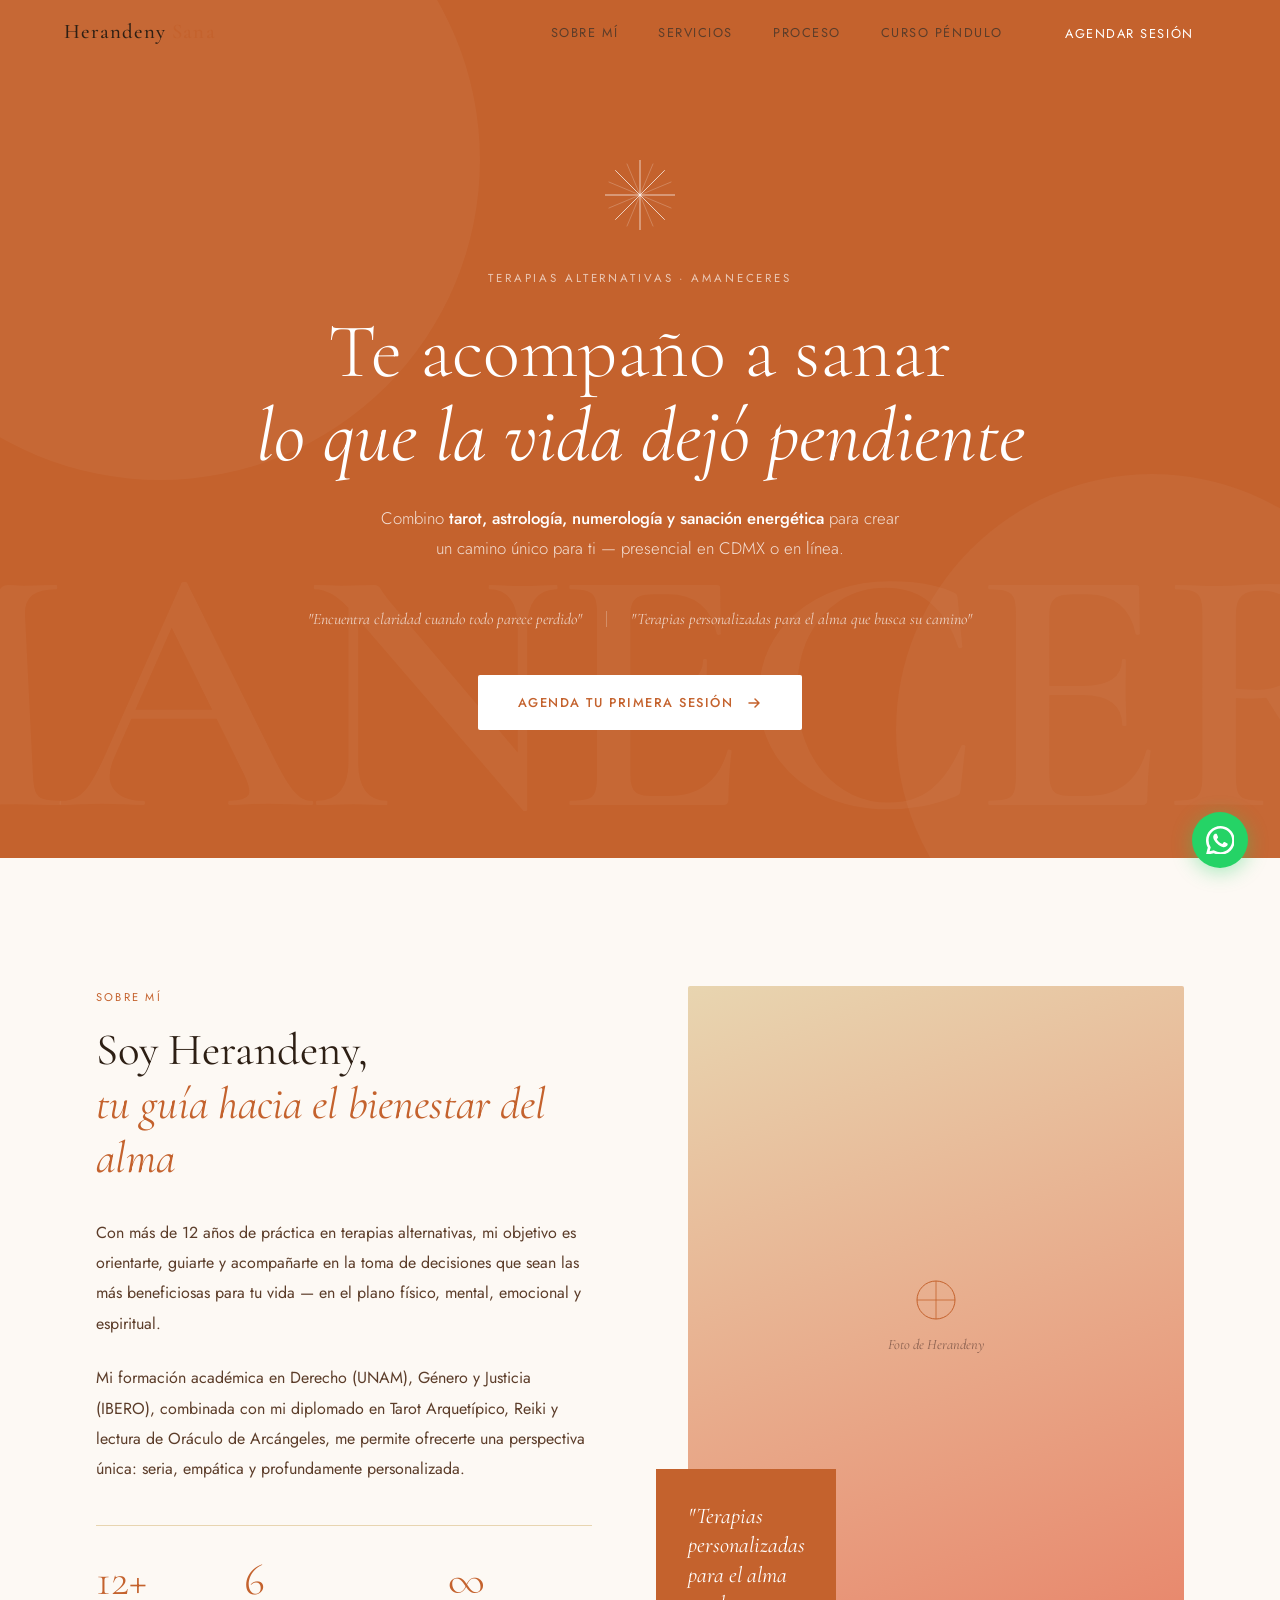
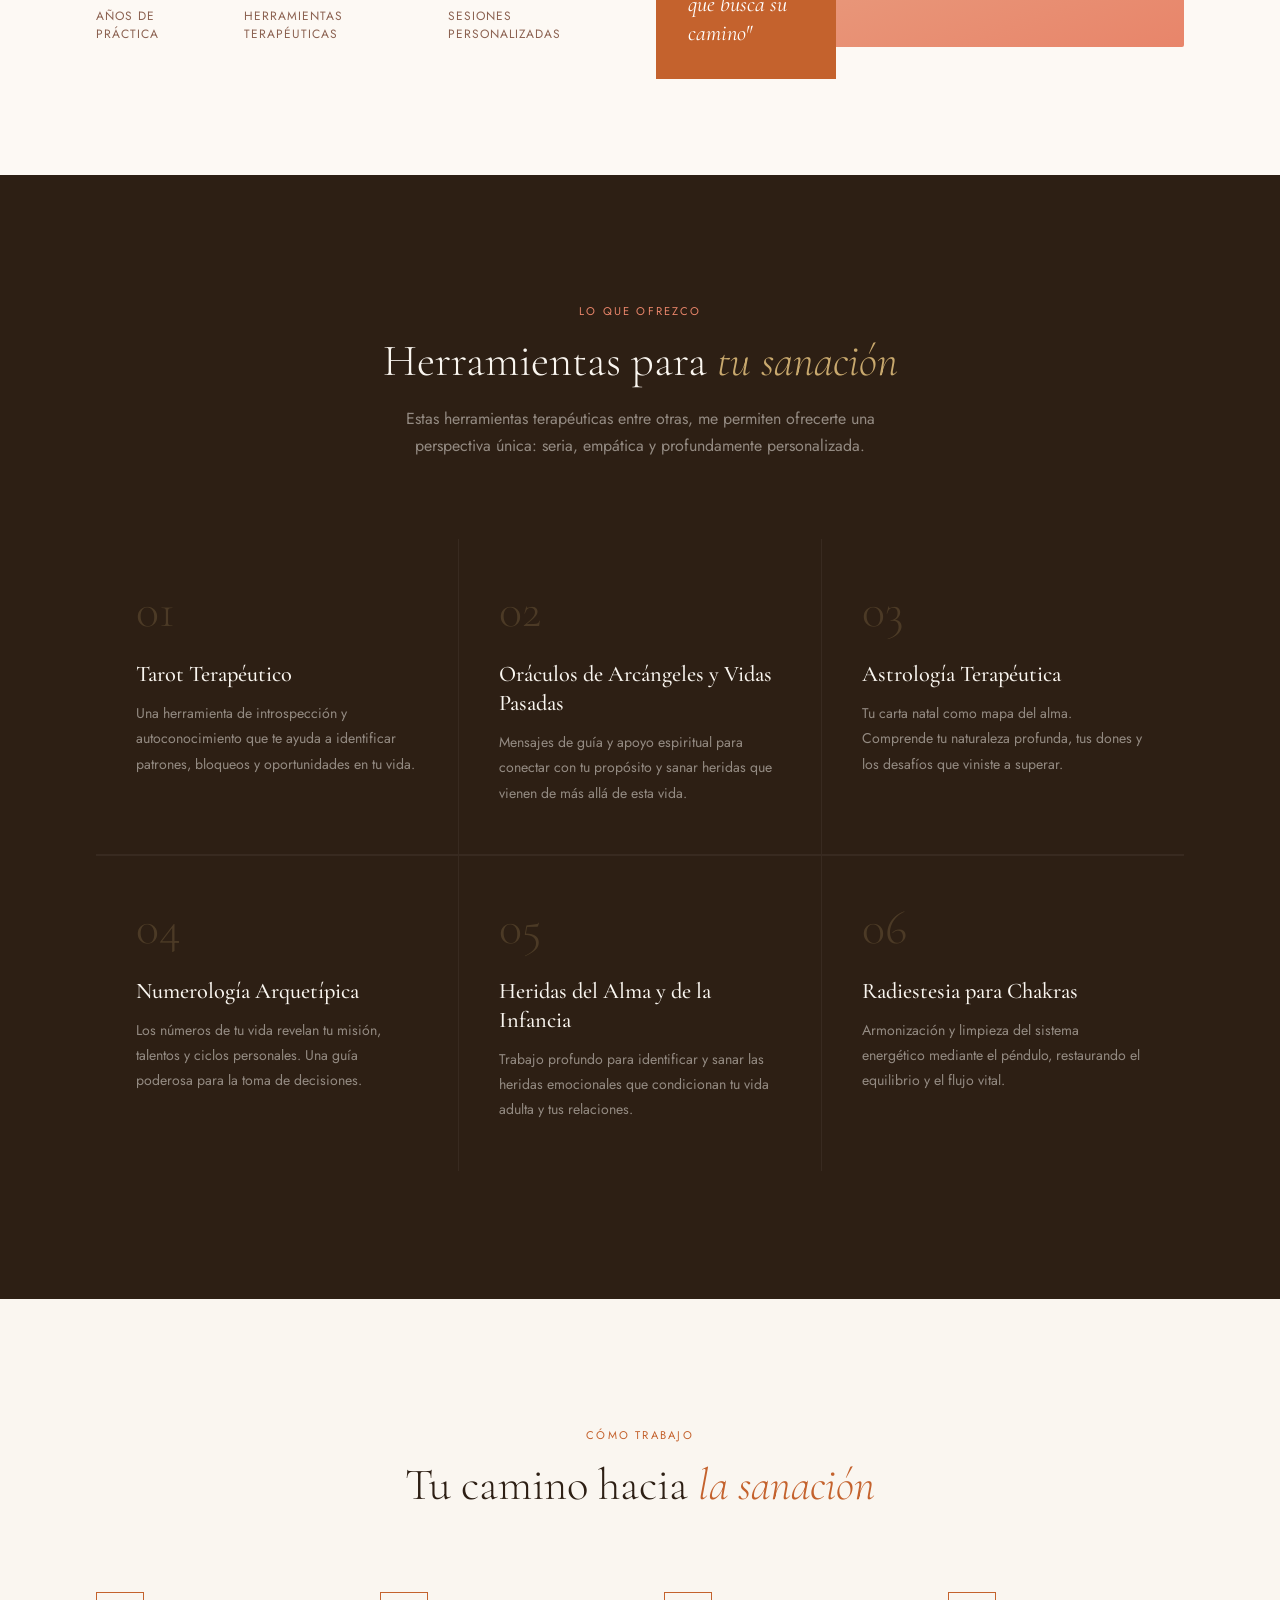
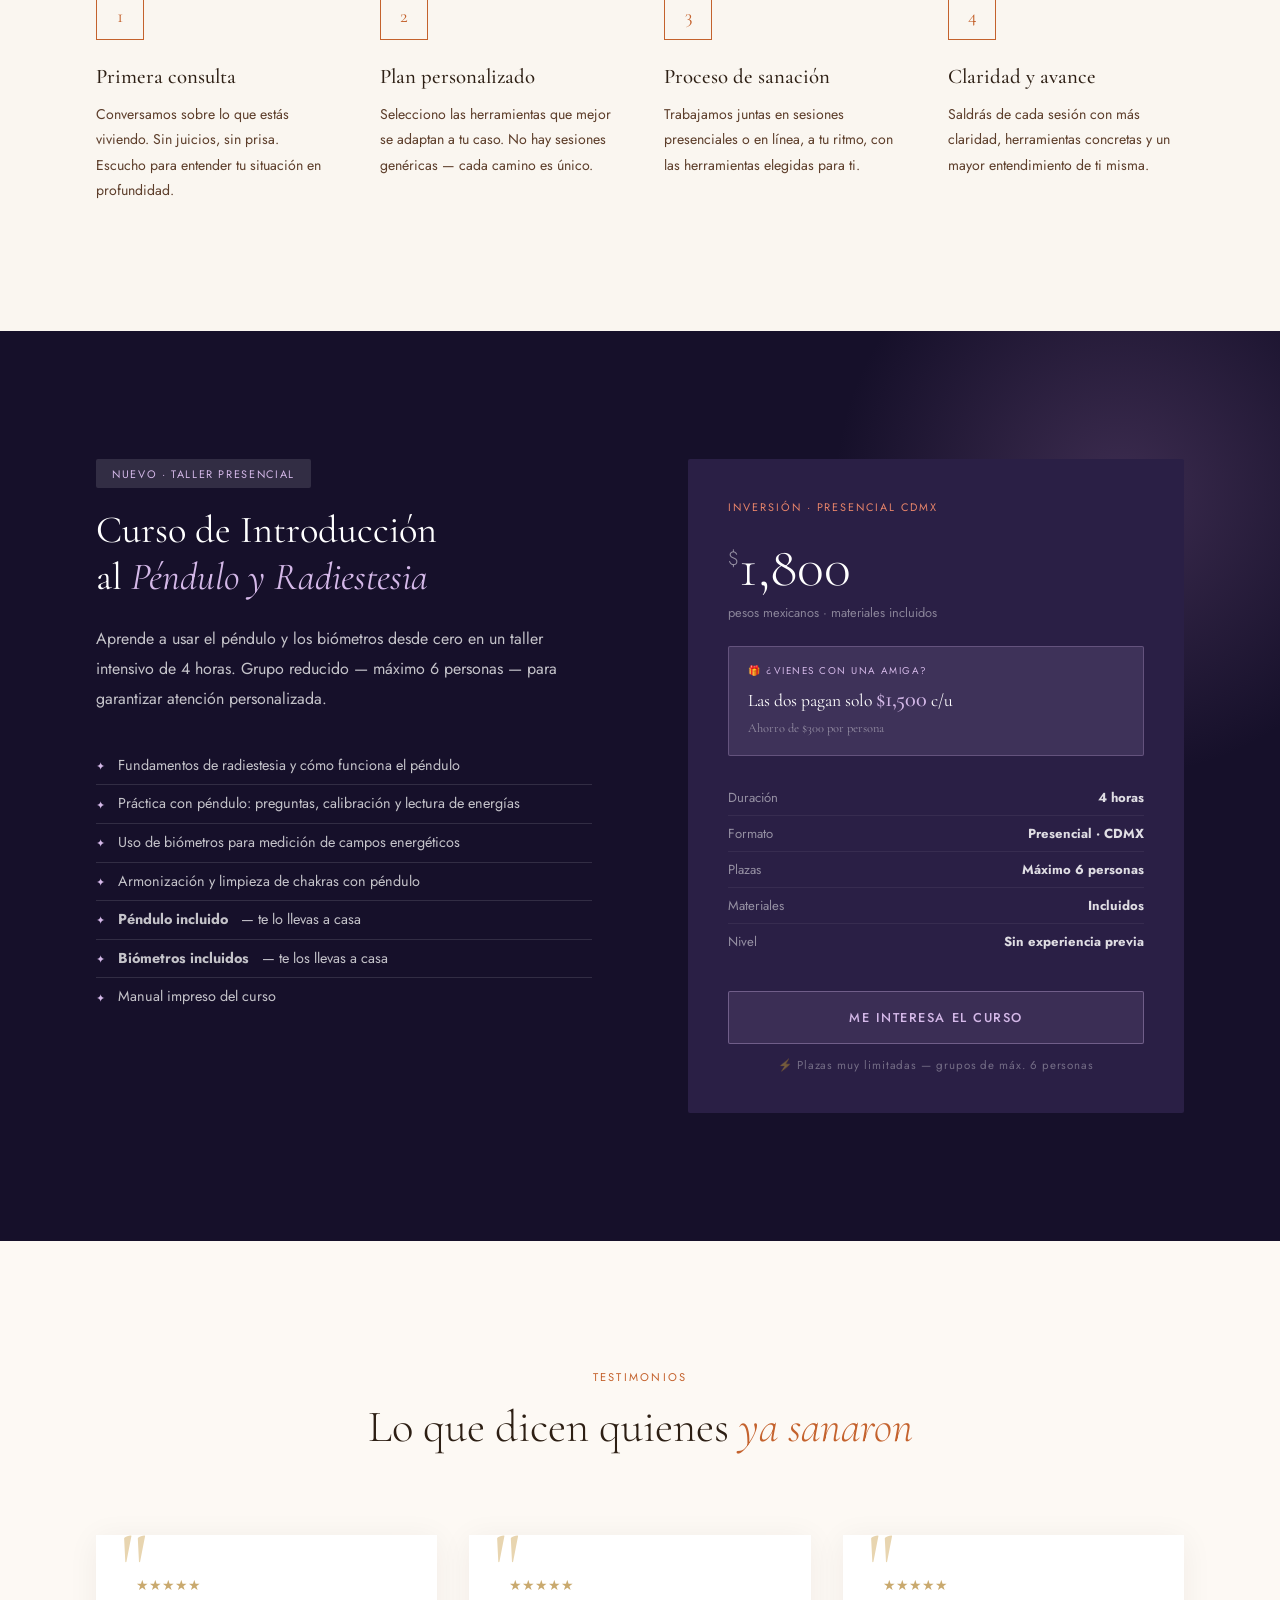
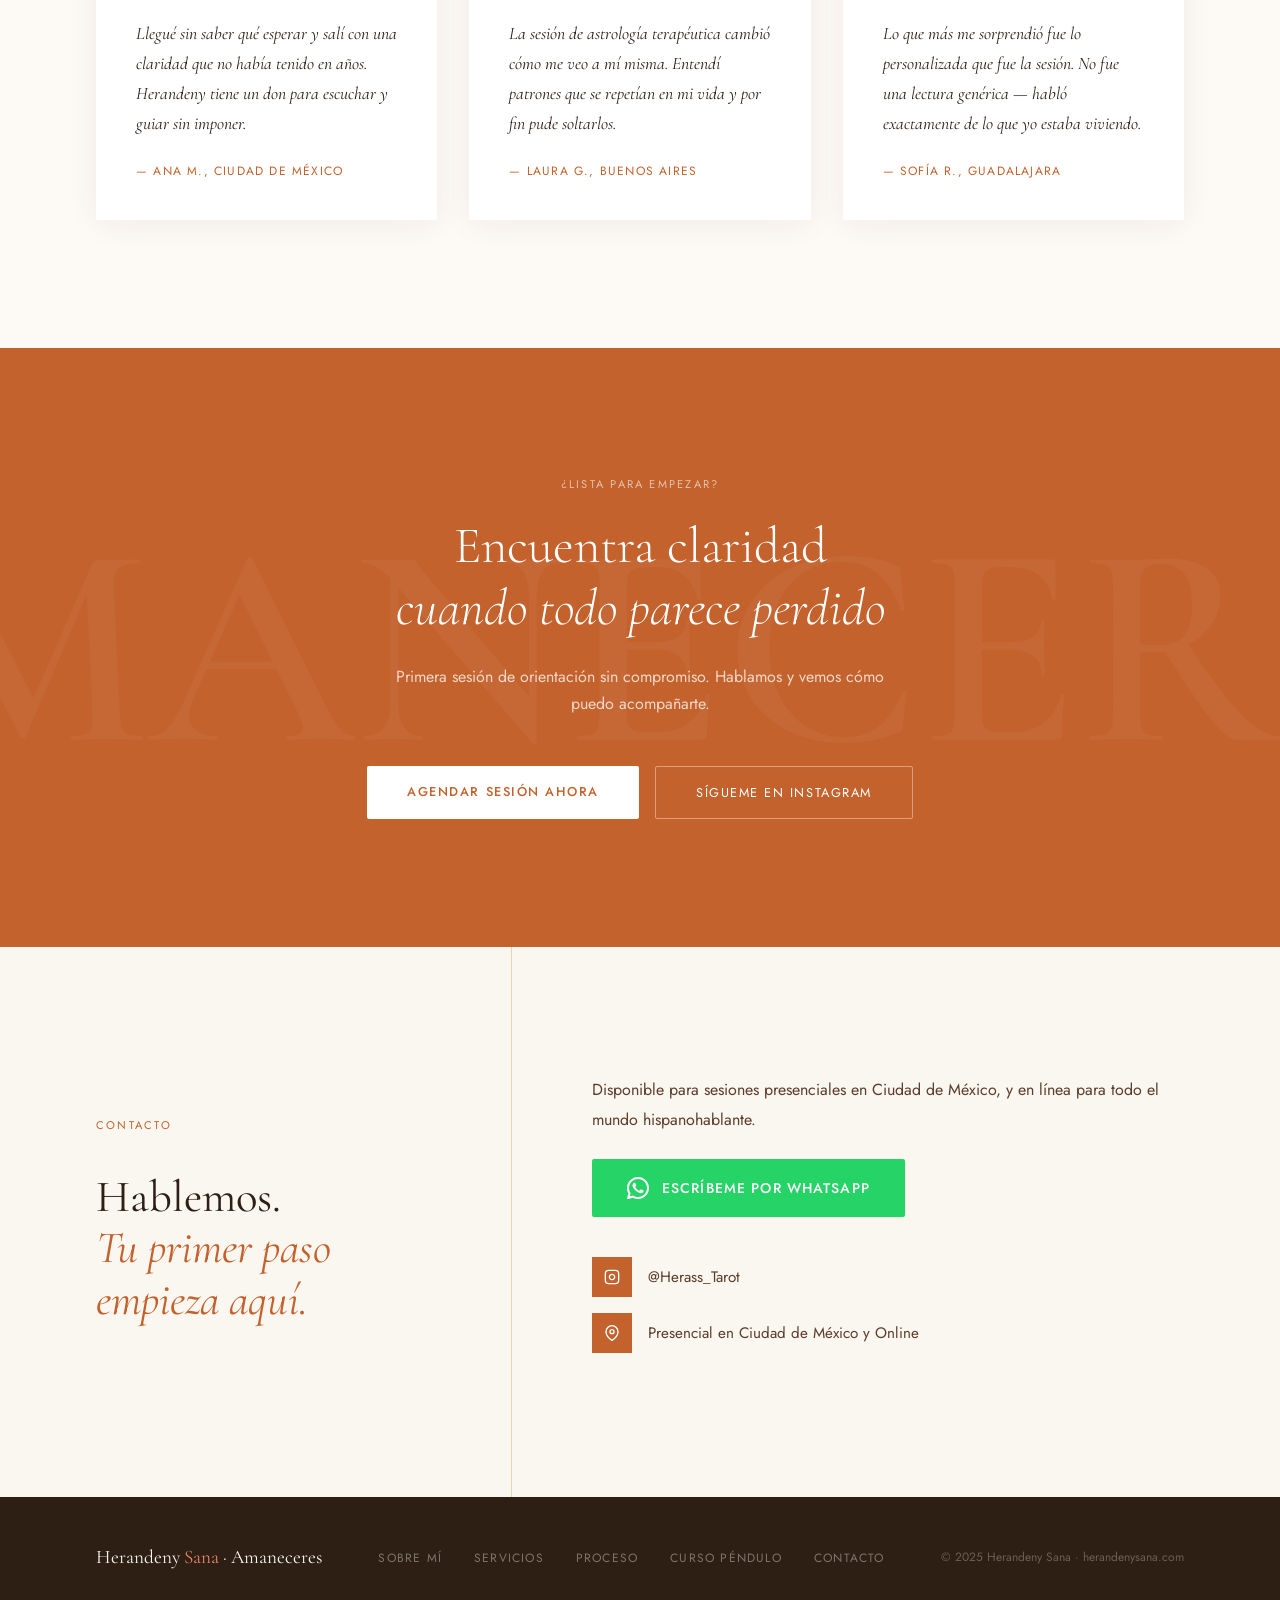
==== index.html @ 89ae9ee5 "Update section-sub text in herramientas section" ====
<!DOCTYPE html>
<html lang="es">
<head>
  <meta charset="UTF-8">
  <meta name="viewport" content="width=device-width, initial-scale=1.0">
  <meta name="description" content="Herandeny Sana — Terapeuta Integrativa. Tarot terapéutico, astrología, numerología y sanación energética. Sesiones personalizadas presencial en CDMX y online.">
  <meta name="keywords" content="tarot terapéutico, astrología terapéutica, numerología, sanación energética, terapias alternativas, CDMX, radiestesia, péndulo">
  <meta property="og:title" content="Herandeny Sana — Terapias Alternativas Amaneceres">
  <meta property="og:description" content="Te acompaño a sanar lo que la vida dejó pendiente. Sesiones personalizadas en CDMX y online.">
  <meta property="og:type" content="website">
  <meta property="og:url" content="https://herandenysana.com">
  <!-- TODO: añadir og:image con foto de Herandeny -->
  <title>Herandeny Sana — Terapias Alternativas Amaneceres</title>
  <link rel="preconnect" href="https://fonts.googleapis.com">
  <link rel="preconnect" href="https://fonts.gstatic.com" crossorigin>
  <link href="https://fonts.googleapis.com/css2?family=Cormorant+Garamond:ital,wght@0,300;0,400;0,500;0,600;1,300;1,400&family=Jost:wght@300;400;500&display=swap" rel="stylesheet">
  <link rel="stylesheet" href="css/styles.css">
</head>
<body>

<!-- ── NAVEGACIÓN ── -->
<nav id="navbar">
  <a href="#" class="nav-logo">Herandeny <span>Sana</span></a>
  <ul class="nav-links">
    <li><a href="#sobre-mi">Sobre mí</a></li>
    <li><a href="#servicios">Servicios</a></li>
    <li><a href="#proceso">Proceso</a></li>
    <li><a href="#curso">Curso Péndulo</a></li>
    <li><a href="#contacto" class="nav-cta">Agendar sesión</a></li>
  </ul>
</nav>

<!-- ── HERO ── -->
<section class="hero">
  <div class="hero-watermark">AMANECERES</div>

  <div class="star-decoration">
    <svg viewBox="0 0 80 80" fill="none" xmlns="http://www.w3.org/2000/svg">
      <line x1="40" y1="0" x2="40" y2="80" stroke="white" stroke-width="0.8"/>
      <line x1="0" y1="40" x2="80" y2="40" stroke="white" stroke-width="0.8"/>
      <line x1="11.7" y1="11.7" x2="68.3" y2="68.3" stroke="white" stroke-width="0.8"/>
      <line x1="68.3" y1="11.7" x2="11.7" y2="68.3" stroke="white" stroke-width="0.8"/>
      <line x1="4.1" y1="25" x2="75.9" y2="55" stroke="white" stroke-width="0.5" opacity="0.5"/>
      <line x1="25" y1="4.1" x2="55" y2="75.9" stroke="white" stroke-width="0.5" opacity="0.5"/>
      <line x1="75.9" y1="25" x2="4.1" y2="55" stroke="white" stroke-width="0.5" opacity="0.5"/>
      <line x1="55" y1="4.1" x2="25" y2="75.9" stroke="white" stroke-width="0.5" opacity="0.5"/>
    </svg>
  </div>

  <p class="hero-eyebrow">Terapias Alternativas · Amaneceres</p>

  <h1 class="hero-title">
    Te acompaño a sanar
    <em>lo que la vida dejó pendiente</em>
  </h1>

  <p class="hero-tagline">
    Combino <strong>tarot, astrología, numerología y sanación energética</strong> para crear un camino único para ti — presencial en CDMX o en línea.
  </p>

  <div class="hero-taglines-row">
    <span class="hero-tagline-pill">"Encuentra claridad cuando todo parece perdido"</span>
    <span class="hero-tagline-pill">"Terapias personalizadas para el alma que busca su camino"</span>
  </div>

  <a href="#contacto" class="hero-btn">
    Agenda tu primera sesión
    <svg width="16" height="16" viewBox="0 0 16 16" fill="none">
      <path d="M3 8h10M9 4l4 4-4 4" stroke="currentColor" stroke-width="1.5" stroke-linecap="round" stroke-linejoin="round"/>
    </svg>
  </a>

</section>

<!-- ── SOBRE MÍ ── -->
<section class="about" id="sobre-mi">
  <div class="about-content reveal">
    <p class="about-label">Sobre mí</p>
    <h2 class="about-title">
      Soy Herandeny,<br>
      <em>tu guía hacia el bienestar del alma</em>
    </h2>
    <p class="about-text">
      Con más de 12 años de práctica en terapias alternativas, mi objetivo es orientarte, guiarte y acompañarte en la toma de decisiones que sean las más beneficiosas para tu vida — en el plano físico, mental, emocional y espiritual.
    </p>
    <p class="about-text">
      Mi formación académica en Derecho (UNAM), Género y Justicia (IBERO), combinada con mi diplomado en Tarot Arquetípico, Reiki y lectura de Oráculo de Arcángeles, me permite ofrecerte una perspectiva única: seria, empática y profundamente personalizada.
    </p>
    <div class="about-stats">
      <div>
        <div class="stat-number">12+</div>
        <div class="stat-label">Años de práctica</div>
      </div>
      <div>
        <div class="stat-number">6</div>
        <div class="stat-label">Herramientas terapéuticas</div>
      </div>
      <div>
        <div class="stat-number">∞</div>
        <div class="stat-label">Sesiones personalizadas</div>
      </div>
    </div>
  </div>

  <!-- FOTO: reemplazar el div por <img src="images/herandeny.jpg" alt="Herandeny Sana"> -->
  <div class="about-image-side reveal">
    <div class="about-image-box">
      <!-- TODO: <img src="images/herandeny.jpg" alt="Herandeny Sana"> -->
      <svg width="40" height="40" viewBox="0 0 40 40" fill="none">
        <circle cx="20" cy="20" r="19" stroke="#C4622D" stroke-width="1"/>
        <line x1="20" y1="1" x2="20" y2="39" stroke="#C4622D" stroke-width="0.8"/>
        <line x1="1" y1="20" x2="39" y2="20" stroke="#C4622D" stroke-width="0.8"/>
      </svg>
      <p style="font-family:'Cormorant Garamond',serif;font-size:0.9rem;font-style:italic;color:#8B6150;">Foto de Herandeny</p>
    </div>
    <div class="about-accent-box">
      <p>"Terapias personalizadas para el alma que busca su camino"</p>
    </div>
  </div>
</section>

<!-- ── SERVICIOS ── -->
<section class="services" id="servicios">
  <div class="section-header reveal">
    <p class="section-label">Lo que ofrezco</p>
    <h2 class="section-title">Herramientas para <em>tu sanación</em></h2>
    <p class="section-sub">Estas herramientas terapéuticas entre otras, me permiten ofrecerte una perspectiva única: seria, empática y profundamente personalizada.</p>
  </div>
  <div class="services-grid">
    <div class="service-card reveal">
      <div class="service-number">01</div>
      <h3 class="service-name">Tarot Terapéutico</h3>
      <p class="service-desc">Una herramienta de introspección y autoconocimiento que te ayuda a identificar patrones, bloqueos y oportunidades en tu vida.</p>
    </div>
    <div class="service-card reveal">
      <div class="service-number">02</div>
      <h3 class="service-name">Oráculos de Arcángeles y Vidas Pasadas</h3>
      <p class="service-desc">Mensajes de guía y apoyo espiritual para conectar con tu propósito y sanar heridas que vienen de más allá de esta vida.</p>
    </div>
    <div class="service-card reveal">
      <div class="service-number">03</div>
      <h3 class="service-name">Astrología Terapéutica</h3>
      <p class="service-desc">Tu carta natal como mapa del alma. Comprende tu naturaleza profunda, tus dones y los desafíos que viniste a superar.</p>
    </div>
    <div class="service-card reveal">
      <div class="service-number">04</div>
      <h3 class="service-name">Numerología Arquetípica</h3>
      <p class="service-desc">Los números de tu vida revelan tu misión, talentos y ciclos personales. Una guía poderosa para la toma de decisiones.</p>
    </div>
    <div class="service-card reveal">
      <div class="service-number">05</div>
      <h3 class="service-name">Heridas del Alma y de la Infancia</h3>
      <p class="service-desc">Trabajo profundo para identificar y sanar las heridas emocionales que condicionan tu vida adulta y tus relaciones.</p>
    </div>
    <div class="service-card reveal">
      <div class="service-number">06</div>
      <h3 class="service-name">Radiestesia para Chakras</h3>
      <p class="service-desc">Armonización y limpieza del sistema energético mediante el péndulo, restaurando el equilibrio y el flujo vital.</p>
    </div>
  </div>
</section>

<!-- ── CÓMO TRABAJO ── -->
<section class="how" id="proceso">
  <div class="section-header reveal">
    <p class="section-label" style="color: var(--terracota);">Cómo trabajo</p>
    <h2 class="section-title" style="color: var(--brown-dark);">Tu camino hacia <em style="color: var(--terracota);">la sanación</em></h2>
  </div>
  <div class="how-grid">
    <div class="how-step reveal">
      <div class="how-step-line"></div>
      <div class="how-step-num">1</div>
      <h3 class="how-step-title">Primera consulta</h3>
      <p class="how-step-text">Conversamos sobre lo que estás viviendo. Sin juicios, sin prisa. Escucho para entender tu situación en profundidad.</p>
    </div>
    <div class="how-step reveal">
      <div class="how-step-line"></div>
      <div class="how-step-num">2</div>
      <h3 class="how-step-title">Plan personalizado</h3>
      <p class="how-step-text">Selecciono las herramientas que mejor se adaptan a tu caso. No hay sesiones genéricas — cada camino es único.</p>
    </div>
    <div class="how-step reveal">
      <div class="how-step-line"></div>
      <div class="how-step-num">3</div>
      <h3 class="how-step-title">Proceso de sanación</h3>
      <p class="how-step-text">Trabajamos juntas en sesiones presenciales o en línea, a tu ritmo, con las herramientas elegidas para ti.</p>
    </div>
    <div class="how-step reveal">
      <div class="how-step-num">4</div>
      <h3 class="how-step-title">Claridad y avance</h3>
      <p class="how-step-text">Saldrás de cada sesión con más claridad, herramientas concretas y un mayor entendimiento de ti misma.</p>
    </div>
  </div>
</section>

<!-- ── CURSO PÉNDULO ── -->
<section class="curso" id="curso">
  <div class="curso-inner">
    <div class="reveal">
      <span class="curso-badge">Nuevo · Taller presencial</span>
      <h2 class="curso-title">
        Curso de Introducción<br>
        al <em>Péndulo y Radiestesia</em>
      </h2>
      <p class="curso-desc">
        Aprende a usar el péndulo y los biómetros desde cero en un taller intensivo de 4 horas. Grupo reducido — máximo 6 personas — para garantizar atención personalizada.
      </p>
      <ul class="curso-includes">
        <li>Fundamentos de radiestesia y cómo funciona el péndulo</li>
        <li>Práctica con péndulo: preguntas, calibración y lectura de energías</li>
        <li>Uso de biómetros para medición de campos energéticos</li>
        <li>Armonización y limpieza de chakras con péndulo</li>
        <li><strong>Péndulo incluido</strong> — te lo llevas a casa</li>
        <li><strong>Biómetros incluidos</strong> — te los llevas a casa</li>
        <li>Manual impreso del curso</li>
      </ul>
    </div>

    <div class="reveal">
      <div class="curso-pricing">
        <div class="curso-pricing-label">Inversión · Presencial CDMX</div>
        <div class="curso-price-main"><span>$</span>1,800</div>
        <div class="curso-price-sub">pesos mexicanos · materiales incluidos</div>

        <div class="curso-discount-box">
          <div class="curso-discount-label">🎁 ¿Vienes con una amiga?</div>
          <div class="curso-discount-text">
            Las dos pagan solo <span class="curso-discount-price">$1,500</span> c/u<br>
            <span style="font-size:0.78rem;color:rgba(255,255,255,0.45);">Ahorro de $300 por persona</span>
          </div>
        </div>

        <ul class="curso-details">
          <li><span>Duración</span><strong>4 horas</strong></li>
          <li><span>Formato</span><strong>Presencial · CDMX</strong></li>
          <li><span>Plazas</span><strong>Máximo 6 personas</strong></li>
          <li><span>Materiales</span><strong>Incluidos</strong></li>
          <li><span>Nivel</span><strong>Sin experiencia previa</strong></li>
        </ul>

        <a href="https://wa.me/5215523292224?text=Hola%20Herandeny%2C%20me%20interesa%20el%20Curso%20de%20P%C3%A9ndulo%20y%20Radiestesia.%20%C2%BFMe%20puedes%20dar%20m%C3%A1s%20informaci%C3%B3n%3F" target="_blank" rel="noopener" class="btn-curso">Me interesa el curso</a>
        <p class="curso-spots">⚡ Plazas muy limitadas — grupos de máx. 6 personas</p>
      </div>
    </div>
  </div>
</section>

<!-- ── TESTIMONIOS ── -->
<section class="testimonials">
  <div class="section-header reveal">
    <p class="section-label" style="color: var(--terracota);">Testimonios</p>
    <h2 class="section-title" style="color: var(--brown-dark);">Lo que dicen quienes <em style="color: var(--terracota);">ya sanaron</em></h2>
  </div>
  <div class="testimonials-grid">
    <!-- TODO: Reemplazar con testimonios reales de Herandeny -->
    <div class="testimonial-card reveal">
      <div class="testimonial-stars">★★★★★</div>
      <p class="testimonial-text">Llegué sin saber qué esperar y salí con una claridad que no había tenido en años. Herandeny tiene un don para escuchar y guiar sin imponer.</p>
      <p class="testimonial-author">— Ana M., Ciudad de México</p>
    </div>
    <div class="testimonial-card reveal">
      <div class="testimonial-stars">★★★★★</div>
      <p class="testimonial-text">La sesión de astrología terapéutica cambió cómo me veo a mí misma. Entendí patrones que se repetían en mi vida y por fin pude soltarlos.</p>
      <p class="testimonial-author">— Laura G., Buenos Aires</p>
    </div>
    <div class="testimonial-card reveal">
      <div class="testimonial-stars">★★★★★</div>
      <p class="testimonial-text">Lo que más me sorprendió fue lo personalizada que fue la sesión. No fue una lectura genérica — habló exactamente de lo que yo estaba viviendo.</p>
      <p class="testimonial-author">— Sofía R., Guadalajara</p>
    </div>
  </div>
</section>

<!-- ── CTA BANNER ── -->
<section class="cta-banner">
  <p class="cta-label">¿Lista para empezar?</p>
  <h2 class="cta-title">
    Encuentra claridad<br>
    <em>cuando todo parece perdido</em>
  </h2>
  <p class="cta-sub">Primera sesión de orientación sin compromiso. Hablamos y vemos cómo puedo acompañarte.</p>
  <div class="cta-buttons">
    <a href="#contacto" class="btn-white">Agendar sesión ahora</a>
    <a href="https://instagram.com/Herass_Tarot" target="_blank" rel="noopener" class="btn-outline-white">Sígueme en Instagram</a>
  </div>
</section>

<!-- ── CONTACTO ── -->
<section class="contact" id="contacto">
  <div class="contact-left reveal">
    <p class="about-label">Contacto</p>
    <h2 class="contact-heading">
      Hablemos.<br>
      <em>Tu primer paso<br>empieza aquí.</em>
    </h2>
  </div>

  <div class="contact-right reveal">
    <p class="about-text">Disponible para sesiones presenciales en Ciudad de México, y en línea para todo el mundo hispanohablante.</p>

    <a href="https://wa.me/5215523292224" target="_blank" rel="noopener" class="btn-whatsapp">
      <svg width="22" height="22" viewBox="0 0 24 24" fill="currentColor">
        <path d="M17.472 14.382c-.297-.149-1.758-.867-2.03-.967-.273-.099-.471-.148-.67.15-.197.297-.767.966-.94 1.164-.173.199-.347.223-.644.075-.297-.15-1.255-.463-2.39-1.475-.883-.788-1.48-1.761-1.653-2.059-.173-.297-.018-.458.13-.606.134-.133.298-.347.446-.52.149-.174.198-.298.298-.497.099-.198.05-.371-.025-.52-.075-.149-.669-1.612-.916-2.207-.242-.579-.487-.5-.669-.51-.173-.008-.371-.01-.57-.01-.198 0-.52.074-.792.372-.272.297-1.04 1.016-1.04 2.479 0 1.462 1.065 2.875 1.213 3.074.149.198 2.096 3.2 5.077 4.487.709.306 1.262.489 1.694.625.712.227 1.36.195 1.871.118.571-.085 1.758-.719 2.006-1.413.248-.694.248-1.289.173-1.413-.074-.124-.272-.198-.57-.347z"/>
        <path d="M12 0C5.373 0 0 5.373 0 12c0 2.117.554 4.103 1.523 5.824L.057 23.514a.5.5 0 00.614.632l5.879-1.523A11.95 11.95 0 0012 24c6.627 0 12-5.373 12-12S18.627 0 12 0zm0 21.818a9.808 9.808 0 01-5.122-1.445l-.367-.218-3.488.903.929-3.397-.239-.389A9.818 9.818 0 012.182 12C2.182 6.57 6.57 2.182 12 2.182S21.818 6.57 21.818 12 17.43 21.818 12 21.818z"/>
      </svg>
      Escríbeme por WhatsApp
    </a>

    <div class="contact-item">
      <div class="contact-item-icon">
        <svg width="16" height="16" viewBox="0 0 24 24" fill="none" stroke="white" stroke-width="2">
          <rect x="2" y="2" width="20" height="20" rx="5"/><path d="M16 11.37A4 4 0 1112.63 8 4 4 0 0116 11.37z"/><line x1="17.5" y1="6.5" x2="17.51" y2="6.5"/>
        </svg>
      </div>
      @Herass_Tarot
    </div>
    <div class="contact-item">
      <div class="contact-item-icon">
        <svg width="16" height="16" viewBox="0 0 24 24" fill="none" stroke="white" stroke-width="2">
          <path d="M21 10c0 7-9 13-9 13s-9-6-9-13a9 9 0 0118 0z"/><circle cx="12" cy="10" r="3"/>
        </svg>
      </div>
      Presencial en Ciudad de México y Online
    </div>
  </div>
</section>

<!-- ── WHATSAPP FLOTANTE ── -->
<a href="https://wa.me/5215523292224" target="_blank" rel="noopener" class="whatsapp-float" aria-label="Contactar por WhatsApp">
  <svg viewBox="0 0 24 24" fill="currentColor" xmlns="http://www.w3.org/2000/svg">
    <path d="M17.472 14.382c-.297-.149-1.758-.867-2.03-.967-.273-.099-.471-.148-.67.15-.197.297-.767.966-.94 1.164-.173.199-.347.223-.644.075-.297-.15-1.255-.463-2.39-1.475-.883-.788-1.48-1.761-1.653-2.059-.173-.297-.018-.458.13-.606.134-.133.298-.347.446-.52.149-.174.198-.298.298-.497.099-.198.05-.371-.025-.52-.075-.149-.669-1.612-.916-2.207-.242-.579-.487-.5-.669-.51-.173-.008-.371-.01-.57-.01-.198 0-.52.074-.792.372-.272.297-1.04 1.016-1.04 2.479 0 1.462 1.065 2.875 1.213 3.074.149.198 2.096 3.2 5.077 4.487.709.306 1.262.489 1.694.625.712.227 1.36.195 1.871.118.571-.085 1.758-.719 2.006-1.413.248-.694.248-1.289.173-1.413-.074-.124-.272-.198-.57-.347z"/>
    <path d="M12 0C5.373 0 0 5.373 0 12c0 2.117.554 4.103 1.523 5.824L.057 23.514a.5.5 0 00.614.632l5.879-1.523A11.95 11.95 0 0012 24c6.627 0 12-5.373 12-12S18.627 0 12 0zm0 21.818a9.808 9.808 0 01-5.122-1.445l-.367-.218-3.488.903.929-3.397-.239-.389A9.818 9.818 0 012.182 12C2.182 6.57 6.57 2.182 12 2.182S21.818 6.57 21.818 12 17.43 21.818 12 21.818z"/>
  </svg>
</a>

<!-- ── FOOTER ── -->
<footer>
  <div class="footer-logo">Herandeny <span>Sana</span> · Amaneceres</div>
  <ul class="footer-links">
    <li><a href="#sobre-mi">Sobre mí</a></li>
    <li><a href="#servicios">Servicios</a></li>
    <li><a href="#proceso">Proceso</a></li>
    <li><a href="#curso">Curso Péndulo</a></li>
    <li><a href="#contacto">Contacto</a></li>
  </ul>
  <p class="footer-copy">© 2025 Herandeny Sana · herandenysana.com</p>
</footer>

<script src="js/main.js"></script>
</body>
</html>
---- css/styles.css ----
/* =============================================
   HERANDENYSANA.COM — Estilos principales
   Terapias Alternativas Amaneceres
   ============================================= */

/* ── VARIABLES ── */
:root {
  --terracota: #C4622D;
  --terracota-dark: #A0501F;
  --terracota-light: #E8856A;
  --cream: #FAF6F0;
  --warm-white: #FDF9F4;
  --brown-dark: #2D1F14;
  --brown-mid: #5C3D2A;
  --brown-light: #8B6150;
  --gold: #C9A96E;
  --gold-light: #E8D5B0;
  --morado: #16102A;
  --morado-dark: #0E0A1C;
  --morado-mid: #2A1F45;
  --morado-light: #D4B8E8;
}

/* ── RESET ── */
* { margin: 0; padding: 0; box-sizing: border-box; }
html { scroll-behavior: smooth; }
body {
  font-family: 'Jost', sans-serif;
  background: var(--warm-white);
  color: var(--brown-dark);
  overflow-x: hidden;
}

/* ── NAV ── */
nav {
  position: fixed;
  top: 0; left: 0; right: 0;
  z-index: 100;
  padding: 1.2rem 4rem;
  display: flex;
  justify-content: space-between;
  align-items: center;
  transition: background 0.4s, backdrop-filter 0.4s;
}
nav.scrolled {
  background: rgba(250,246,240,0.92);
  backdrop-filter: blur(12px);
  box-shadow: 0 1px 20px rgba(45,31,20,0.08);
}
.nav-logo {
  font-family: 'Cormorant Garamond', serif;
  font-size: 1.3rem;
  font-weight: 500;
  letter-spacing: 0.05em;
  color: var(--brown-dark);
  text-decoration: none;
}
.nav-logo span { color: var(--terracota); }
.nav-links { display: flex; gap: 2.5rem; list-style: none; }
.nav-links a {
  font-size: 0.8rem;
  letter-spacing: 0.12em;
  text-transform: uppercase;
  color: var(--brown-mid);
  text-decoration: none;
  transition: color 0.3s;
}
.nav-links a:hover { color: var(--terracota); }
.nav-cta {
  background: var(--terracota);
  color: white !important;
  padding: 0.6rem 1.4rem;
  border-radius: 2px;
  transition: background 0.3s !important;
}
.nav-cta:hover { background: var(--terracota-dark) !important; }

/* ── HERO ── */
.hero {
  background: var(--terracota);
  display: flex;
  flex-direction: column;
  justify-content: center;
  align-items: center;
  text-align: center;
  padding: 10rem 6rem 8rem;
  position: relative;
  overflow: hidden;
}
.hero::before {
  content: '';
  position: absolute;
  top: -10rem; left: -10rem;
  width: 40rem; height: 40rem;
  border-radius: 50%;
  background: rgba(255,255,255,0.04);
}
.hero::after {
  content: '';
  position: absolute;
  bottom: -8rem; right: -8rem;
  width: 32rem; height: 32rem;
  border-radius: 50%;
  background: rgba(255,255,255,0.04);
}
.hero-watermark {
  position: absolute;
  font-family: 'Cormorant Garamond', serif;
  font-size: 22rem;
  font-weight: 600;
  color: rgba(255,255,255,0.04);
  bottom: -3rem;
  left: 50%;
  transform: translateX(-50%);
  white-space: nowrap;
  pointer-events: none;
  letter-spacing: -0.02em;
}
.star-decoration {
  width: 70px; height: 70px;
  opacity: 0.45;
  margin-bottom: 2.5rem;
  animation: fadeUp 1s ease both;
}
.star-decoration svg { width: 100%; height: 100%; }
.hero-eyebrow {
  font-size: 0.72rem;
  letter-spacing: 0.25em;
  text-transform: uppercase;
  color: rgba(255,255,255,0.65);
  margin-bottom: 1.5rem;
  animation: fadeUp 1s 0.1s ease both;
  position: relative;
}
.hero-title {
  font-family: 'Cormorant Garamond', serif;
  font-size: clamp(3.2rem, 6vw, 5.5rem);
  font-weight: 300;
  line-height: 1.1;
  color: white;
  margin-bottom: 1.5rem;
  animation: fadeUp 1s 0.2s ease both;
  position: relative;
  max-width: 800px;
}
.hero-title em { font-style: italic; font-weight: 400; display: block; }
.hero-tagline {
  font-size: 1.05rem;
  font-weight: 300;
  color: rgba(255,255,255,0.8);
  line-height: 1.8;
  margin-bottom: 3rem;
  max-width: 520px;
  animation: fadeUp 1s 0.3s ease both;
  position: relative;
}
.hero-tagline strong { color: white; font-weight: 500; }
.hero-taglines-row {
  display: flex;
  gap: 0;
  margin-bottom: 3rem;
  animation: fadeUp 1s 0.35s ease both;
  position: relative;
  flex-wrap: wrap;
  justify-content: center;
}
.hero-tagline-pill {
  color: rgba(255,255,255,0.7);
  font-family: 'Cormorant Garamond', serif;
  font-style: italic;
  font-size: 1rem;
  padding: 0 1.5rem;
  border-right: 1px solid rgba(255,255,255,0.25);
  line-height: 1;
}
.hero-tagline-pill:last-child { border-right: none; }
.hero-btn {
  display: inline-flex;
  align-items: center;
  gap: 0.8rem;
  background: white;
  color: var(--terracota);
  padding: 1.1rem 2.5rem;
  font-size: 0.8rem;
  letter-spacing: 0.12em;
  text-transform: uppercase;
  text-decoration: none;
  font-weight: 500;
  border-radius: 2px;
  transition: all 0.3s;
  animation: fadeUp 1s 0.45s ease both;
  position: relative;
}
.hero-btn:hover { background: var(--brown-dark); color: white; transform: translateY(-2px); }
.hero-btn svg { transition: transform 0.3s; }
.hero-btn:hover svg { transform: translateX(4px); }
.hero-stats {
  display: flex;
  gap: 4rem;
  margin-top: 5rem;
  padding-top: 3rem;
  border-top: 1px solid rgba(255,255,255,0.15);
  animation: fadeUp 1s 0.55s ease both;
  position: relative;
}
.hero-stat-number {
  font-family: 'Cormorant Garamond', serif;
  font-size: 2.5rem;
  font-weight: 300;
  color: white;
  line-height: 1;
}
.hero-stat-label {
  font-size: 0.68rem;
  letter-spacing: 0.12em;
  text-transform: uppercase;
  color: rgba(255,255,255,0.55);
  margin-top: 0.3rem;
}

/* ── ABOUT ── */
.about {
  padding: 8rem 6rem;
  display: grid;
  grid-template-columns: 1fr 1fr;
  gap: 6rem;
  align-items: center;
  background: var(--warm-white);
}
.about-label {
  font-size: 0.7rem;
  letter-spacing: 0.2em;
  text-transform: uppercase;
  color: var(--terracota);
  margin-bottom: 1.2rem;
}
.about-title {
  font-family: 'Cormorant Garamond', serif;
  font-size: clamp(2.2rem, 3.5vw, 3rem);
  font-weight: 400;
  line-height: 1.2;
  margin-bottom: 2rem;
  color: var(--brown-dark);
}
.about-title em { font-style: italic; color: var(--terracota); }
.about-text {
  font-size: 1rem;
  line-height: 1.9;
  color: var(--brown-mid);
  margin-bottom: 1.5rem;
}
.about-stats {
  display: flex;
  gap: 3rem;
  margin-top: 2.5rem;
  padding-top: 2rem;
  border-top: 1px solid var(--gold-light);
}
.stat-number {
  font-family: 'Cormorant Garamond', serif;
  font-size: 2.8rem;
  font-weight: 300;
  color: var(--terracota);
  line-height: 1;
}
.stat-label {
  font-size: 0.75rem;
  letter-spacing: 0.08em;
  text-transform: uppercase;
  color: var(--brown-light);
  margin-top: 0.3rem;
}
.about-image-side { position: relative; }
.about-image-box {
  width: 100%;
  aspect-ratio: 3/4;
  background: linear-gradient(160deg, var(--gold-light), var(--terracota-light));
  border-radius: 2px;
  display: flex;
  align-items: center;
  justify-content: center;
  flex-direction: column;
  gap: 1rem;
  color: var(--brown-mid);
  overflow: hidden;
}
/* Cuando se añada la foto real: */
.about-image-box img {
  width: 100%;
  height: 100%;
  object-fit: cover;
  object-position: center top;
}
.about-accent-box {
  position: absolute;
  bottom: -2rem;
  left: -2rem;
  background: var(--terracota);
  padding: 2rem;
  width: 180px;
}
.about-accent-box p {
  font-family: 'Cormorant Garamond', serif;
  font-size: 1.4rem;
  font-style: italic;
  color: white;
  line-height: 1.3;
}

/* ── SERVICES ── */
.services {
  padding: 8rem 6rem;
  background: var(--brown-dark);
}
.section-header { text-align: center; margin-bottom: 5rem; }
.section-label {
  font-size: 0.7rem;
  letter-spacing: 0.2em;
  text-transform: uppercase;
  color: var(--terracota-light);
  margin-bottom: 1rem;
}
.section-title {
  font-family: 'Cormorant Garamond', serif;
  font-size: clamp(2rem, 3.5vw, 3rem);
  font-weight: 300;
  color: var(--cream);
  line-height: 1.2;
}
.section-title em { font-style: italic; color: var(--gold); }
.section-sub {
  margin-top: 1rem;
  font-size: 1rem;
  color: rgba(250,246,240,0.5);
  max-width: 500px;
  margin-left: auto;
  margin-right: auto;
  line-height: 1.7;
}
.services-grid {
  display: grid;
  grid-template-columns: repeat(3, 1fr);
  gap: 1.5px;
  background: rgba(255,255,255,0.05);
}
.service-card {
  background: var(--brown-dark);
  padding: 3rem 2.5rem;
  transition: background 0.3s;
  position: relative;
  overflow: hidden;
}
.service-card::before {
  content: '';
  position: absolute;
  bottom: 0; left: 0;
  height: 2px; width: 0;
  background: var(--terracota);
  transition: width 0.4s ease;
}
.service-card:hover { background: #3D2A1A; }
.service-card:hover::before { width: 100%; }
.service-number {
  font-family: 'Cormorant Garamond', serif;
  font-size: 3rem;
  font-weight: 300;
  color: rgba(201,169,110,0.2);
  line-height: 1;
  margin-bottom: 1.5rem;
  transition: color 0.3s;
}
.service-card:hover .service-number { color: rgba(201,169,110,0.4); }
.service-name {
  font-family: 'Cormorant Garamond', serif;
  font-size: 1.4rem;
  font-weight: 500;
  color: var(--cream);
  margin-bottom: 0.8rem;
  line-height: 1.3;
}
.service-desc {
  font-size: 0.88rem;
  line-height: 1.8;
  color: rgba(250,246,240,0.5);
}

/* ── HOW IT WORKS ── */
.how { padding: 8rem 6rem; background: var(--cream); }
.how-grid {
  display: grid;
  grid-template-columns: repeat(4, 1fr);
  gap: 3rem;
  margin-top: 5rem;
}
.how-step { position: relative; }
.how-step-line { display: none; }
.how-step-num {
  width: 3rem; height: 3rem;
  border: 1px solid var(--terracota);
  display: flex;
  align-items: center;
  justify-content: center;
  font-family: 'Cormorant Garamond', serif;
  font-size: 1.2rem;
  color: var(--terracota);
  margin-bottom: 1.5rem;
}
.how-step-title {
  font-family: 'Cormorant Garamond', serif;
  font-size: 1.3rem;
  font-weight: 500;
  color: var(--brown-dark);
  margin-bottom: 0.8rem;
}
.how-step-text {
  font-size: 0.88rem;
  line-height: 1.8;
  color: var(--brown-mid);
}

/* ── TESTIMONIALS ── */
.testimonials { padding: 8rem 6rem; background: var(--warm-white); }
.testimonials-grid {
  display: grid;
  grid-template-columns: repeat(3, 1fr);
  gap: 2rem;
  margin-top: 5rem;
}
.testimonial-card {
  padding: 2.5rem;
  background: white;
  box-shadow: 0 4px 30px rgba(45,31,20,0.06);
  position: relative;
}
.testimonial-card::before {
  content: '"';
  font-family: 'Cormorant Garamond', serif;
  font-size: 6rem;
  color: var(--gold-light);
  position: absolute;
  top: -1rem; left: 1.5rem;
  line-height: 1;
}
.testimonial-text {
  font-family: 'Cormorant Garamond', serif;
  font-size: 1.1rem;
  font-style: italic;
  line-height: 1.7;
  color: var(--brown-dark);
  margin-bottom: 1.5rem;
  padding-top: 1rem;
}
.testimonial-author {
  font-size: 0.75rem;
  letter-spacing: 0.1em;
  text-transform: uppercase;
  color: var(--terracota);
}
.testimonial-stars { color: var(--gold); font-size: 0.9rem; margin-bottom: 0.5rem; }

/* ── CURSO PÉNDULO ── */
.curso {
  padding: 8rem 6rem;
  background: var(--morado);
  position: relative;
  overflow: hidden;
}
.curso::before {
  content: '';
  position: absolute;
  top: -8rem; right: -8rem;
  width: 36rem; height: 36rem;
  border-radius: 50%;
  background: radial-gradient(circle, rgba(107,78,125,0.45) 0%, transparent 70%);
  pointer-events: none;
}
.curso-inner {
  display: grid;
  grid-template-columns: 1fr 1fr;
  gap: 6rem;
  align-items: start;
}
.curso-badge {
  display: inline-block;
  background: rgba(255,255,255,0.12);
  color: var(--morado-light);
  font-size: 0.68rem;
  letter-spacing: 0.15em;
  text-transform: uppercase;
  padding: 0.4rem 1rem;
  border-radius: 2px;
  margin-bottom: 1.2rem;
}
.curso-title {
  font-family: 'Cormorant Garamond', serif;
  font-size: clamp(2rem, 3vw, 2.8rem);
  font-weight: 400;
  line-height: 1.2;
  color: white;
  margin-bottom: 1.5rem;
}
.curso-title em { font-style: italic; color: var(--morado-light); }
.curso-desc {
  font-size: 1rem;
  line-height: 1.9;
  color: rgba(255,255,255,0.75);
  margin-bottom: 2rem;
}
.curso-includes {
  list-style: none;
  margin-bottom: 2.5rem;
}
.curso-includes li {
  display: flex;
  align-items: flex-start;
  gap: 0.8rem;
  font-size: 0.9rem;
  color: rgba(255,255,255,0.75);
  padding: 0.5rem 0;
  border-bottom: 1px solid rgba(255,255,255,0.12);
  line-height: 1.5;
}
.curso-includes li:last-child { border-bottom: none; }
.curso-includes li::before {
  content: '✦';
  color: var(--morado-light);
  font-size: 0.7rem;
  margin-top: 0.2rem;
  flex-shrink: 0;
}
.curso-pricing {
  background: var(--morado-mid);
  padding: 2.5rem;
  border-radius: 2px;
}
.curso-pricing-label {
  font-size: 0.68rem;
  letter-spacing: 0.18em;
  text-transform: uppercase;
  color: var(--terracota-light);
  margin-bottom: 1.5rem;
}
.curso-price-main {
  font-family: 'Cormorant Garamond', serif;
  font-size: 3.5rem;
  font-weight: 300;
  color: white;
  line-height: 1;
}
.curso-price-main span {
  font-size: 1.2rem;
  color: rgba(255,255,255,0.5);
  vertical-align: super;
  font-family: 'Jost', sans-serif;
  font-weight: 300;
}
.curso-price-sub {
  font-size: 0.8rem;
  color: rgba(255,255,255,0.45);
  margin-top: 0.5rem;
  margin-bottom: 1.5rem;
}
.curso-discount-box {
  background: rgba(212,184,232,0.12);
  border: 1px solid rgba(212,184,232,0.25);
  padding: 1rem 1.2rem;
  border-radius: 2px;
  margin-bottom: 1.5rem;
}
.curso-discount-label {
  font-size: 0.62rem;
  letter-spacing: 0.15em;
  text-transform: uppercase;
  color: var(--morado-light);
  margin-bottom: 0.3rem;
}
.curso-discount-text {
  font-family: 'Cormorant Garamond', serif;
  font-size: 1.1rem;
  color: white;
  line-height: 1.4;
}
.curso-discount-price {
  font-size: 1.4rem;
  font-weight: 500;
  color: var(--morado-light);
}
.curso-details {
  list-style: none;
  margin-bottom: 2rem;
}
.curso-details li {
  display: flex;
  justify-content: space-between;
  font-size: 0.82rem;
  color: rgba(255,255,255,0.5);
  padding: 0.5rem 0;
  border-bottom: 1px solid rgba(255,255,255,0.06);
}
.curso-details li:last-child { border-bottom: none; }
.curso-details li strong { color: rgba(255,255,255,0.85); }
.btn-curso {
  display: block;
  background: rgba(212,184,232,0.1);
  color: var(--morado-light);
  border: 1px solid rgba(212,184,232,0.35);
  text-align: center;
  padding: 1rem;
  font-size: 0.8rem;
  letter-spacing: 0.12em;
  text-transform: uppercase;
  font-weight: 500;
  text-decoration: none;
  border-radius: 2px;
  transition: background 0.3s, color 0.3s, border-color 0.3s;
}
.btn-curso:hover { background: rgba(212,184,232,0.2); border-color: var(--morado-light); color: white; }
.curso-spots {
  text-align: center;
  font-size: 0.72rem;
  color: rgba(255,255,255,0.35);
  margin-top: 0.8rem;
  letter-spacing: 0.08em;
}

/* ── CTA BANNER ── */
.cta-banner {
  padding: 8rem 6rem;
  background: var(--terracota);
  text-align: center;
  position: relative;
  overflow: hidden;
}
.cta-banner::before {
  content: 'AMANECERES';
  position: absolute;
  font-family: 'Cormorant Garamond', serif;
  font-size: 18rem;
  font-weight: 600;
  color: rgba(255,255,255,0.04);
  top: 50%; left: 50%;
  transform: translate(-50%, -50%);
  white-space: nowrap;
  pointer-events: none;
}
.cta-label {
  font-size: 0.7rem;
  letter-spacing: 0.2em;
  text-transform: uppercase;
  color: rgba(255,255,255,0.6);
  margin-bottom: 1.5rem;
}
.cta-title {
  font-family: 'Cormorant Garamond', serif;
  font-size: clamp(2.5rem, 4vw, 3.5rem);
  font-weight: 300;
  color: white;
  line-height: 1.2;
  margin-bottom: 1.5rem;
}
.cta-title em { font-style: italic; }
.cta-sub {
  font-size: 1rem;
  color: rgba(255,255,255,0.75);
  margin-bottom: 3rem;
  max-width: 500px;
  margin-left: auto;
  margin-right: auto;
  line-height: 1.7;
}
.cta-buttons { display: flex; gap: 1rem; justify-content: center; flex-wrap: wrap; }
.btn-white {
  background: white;
  color: var(--terracota);
  padding: 1rem 2.5rem;
  font-size: 0.8rem;
  letter-spacing: 0.12em;
  text-transform: uppercase;
  text-decoration: none;
  font-weight: 500;
  border-radius: 2px;
  transition: all 0.3s;
}
.btn-white:hover { background: var(--brown-dark); color: white; }
.btn-outline-white {
  background: transparent;
  color: white;
  padding: 1rem 2.5rem;
  font-size: 0.8rem;
  letter-spacing: 0.12em;
  text-transform: uppercase;
  text-decoration: none;
  font-weight: 400;
  border: 1px solid rgba(255,255,255,0.4);
  border-radius: 2px;
  transition: all 0.3s;
}
.btn-outline-white:hover { background: rgba(255,255,255,0.1); border-color: white; }

/* ── CONTACT ── */
.contact {
  display: grid;
  grid-template-columns: 1fr 1.5fr;
  background: var(--cream);
}
.contact-left {
  padding: 8rem 5rem 8rem 6rem;
  border-right: 1px solid var(--gold-light);
  display: flex;
  flex-direction: column;
  justify-content: center;
}
.contact-heading {
  font-family: 'Cormorant Garamond', serif;
  font-size: clamp(2.4rem, 3.5vw, 3.2rem);
  font-weight: 400;
  line-height: 1.15;
  color: var(--brown-dark);
  margin-top: 1.2rem;
}
.contact-heading em { font-style: italic; color: var(--terracota); display: block; }
.contact-right {
  padding: 8rem 6rem 8rem 5rem;
  display: flex;
  flex-direction: column;
  justify-content: center;
}
.contact-item {
  display: flex;
  align-items: center;
  gap: 1rem;
  margin-bottom: 1rem;
  font-size: 0.95rem;
  color: var(--brown-mid);
}
.contact-item-icon {
  width: 2.5rem; height: 2.5rem;
  background: var(--terracota);
  display: flex;
  align-items: center;
  justify-content: center;
  flex-shrink: 0;
}

/* ── FOOTER ── */
footer {
  background: var(--brown-dark);
  padding: 3rem 6rem;
  display: flex;
  justify-content: space-between;
  align-items: center;
  flex-wrap: wrap;
  gap: 1rem;
}
.footer-logo {
  font-family: 'Cormorant Garamond', serif;
  font-size: 1.2rem;
  color: var(--cream);
}
.footer-logo span { color: var(--terracota-light); }
.footer-links { display: flex; gap: 2rem; list-style: none; }
.footer-links a {
  font-size: 0.75rem;
  letter-spacing: 0.1em;
  text-transform: uppercase;
  color: rgba(250,246,240,0.4);
  text-decoration: none;
  transition: color 0.3s;
}
.footer-links a:hover { color: var(--terracota-light); }
.footer-copy { font-size: 0.75rem; color: rgba(250,246,240,0.3); }

/* ── WHATSAPP ── */
.whatsapp-float {
  position: fixed;
  bottom: 2rem;
  right: 2rem;
  z-index: 200;
  width: 3.5rem;
  height: 3.5rem;
  background: #25D366;
  color: white;
  border-radius: 50%;
  display: flex;
  align-items: center;
  justify-content: center;
  box-shadow: 0 4px 20px rgba(37,211,102,0.4);
  transition: transform 0.3s, box-shadow 0.3s;
}
.whatsapp-float svg { width: 1.8rem; height: 1.8rem; }
.whatsapp-float:hover { transform: scale(1.1); box-shadow: 0 6px 28px rgba(37,211,102,0.55); }

.btn-whatsapp {
  display: inline-flex;
  align-items: center;
  align-self: flex-start;
  gap: 0.8rem;
  background: #25D366;
  color: white;
  padding: 1.1rem 2.2rem;
  font-size: 0.88rem;
  letter-spacing: 0.08em;
  text-transform: uppercase;
  font-weight: 500;
  text-decoration: none;
  border-radius: 2px;
  transition: background 0.3s, transform 0.3s;
  margin-bottom: 2.5rem;
}
.btn-whatsapp:hover { background: #1ebe5d; transform: translateY(-2px); }

/* ── ANIMATIONS ── */
@keyframes fadeUp {
  from { opacity: 0; transform: translateY(24px); }
  to { opacity: 1; transform: translateY(0); }
}
.reveal {
  opacity: 0;
  transform: translateY(30px);
  transition: opacity 0.7s ease, transform 0.7s ease;
}
.reveal.visible { opacity: 1; transform: translateY(0); }

/* ── RESPONSIVE ── */
@media (max-width: 900px) {
  html, body { overflow-x: hidden; max-width: 100%; }
  nav { padding: 1rem 2rem; }
  .nav-links { display: none; }
  .hero { padding: 8rem 2rem 5rem; }
  .hero-watermark { font-size: 8rem; }
  .hero-title { font-size: 2.4rem; }
  .hero-taglines-row { display: none; }
  .about { grid-template-columns: 1fr; padding: 5rem 2rem; gap: 3rem; }
  .about-image-side { display: none; }
  .services { padding: 5rem 2rem; }
  .services-grid { grid-template-columns: 1fr; gap: 1px; }
  .how { padding: 5rem 2rem; }
  .how-grid { grid-template-columns: 1fr 1fr; gap: 2rem; }
  .how-step-line { display: none; }
  .testimonials { padding: 5rem 2rem; }
  .testimonials-grid { grid-template-columns: 1fr; }
  .curso { padding: 5rem 2rem; }
  .curso-inner { grid-template-columns: 1fr; gap: 3rem; }
  .cta-banner { padding: 5rem 2rem; }
  .contact { grid-template-columns: 1fr; }
  .contact-left { padding: 5rem 2rem 3rem; border-right: none; border-bottom: 1px solid var(--gold-light); }
  .contact-right { padding: 3rem 2rem 5rem; }
  .btn-whatsapp { align-self: stretch; justify-content: center; }
  footer { padding: 2rem; flex-direction: column; text-align: center; }
  .footer-links { flex-wrap: wrap; justify-content: center; gap: 1rem 1.5rem; }
  .footer-copy { word-break: break-all; }
}
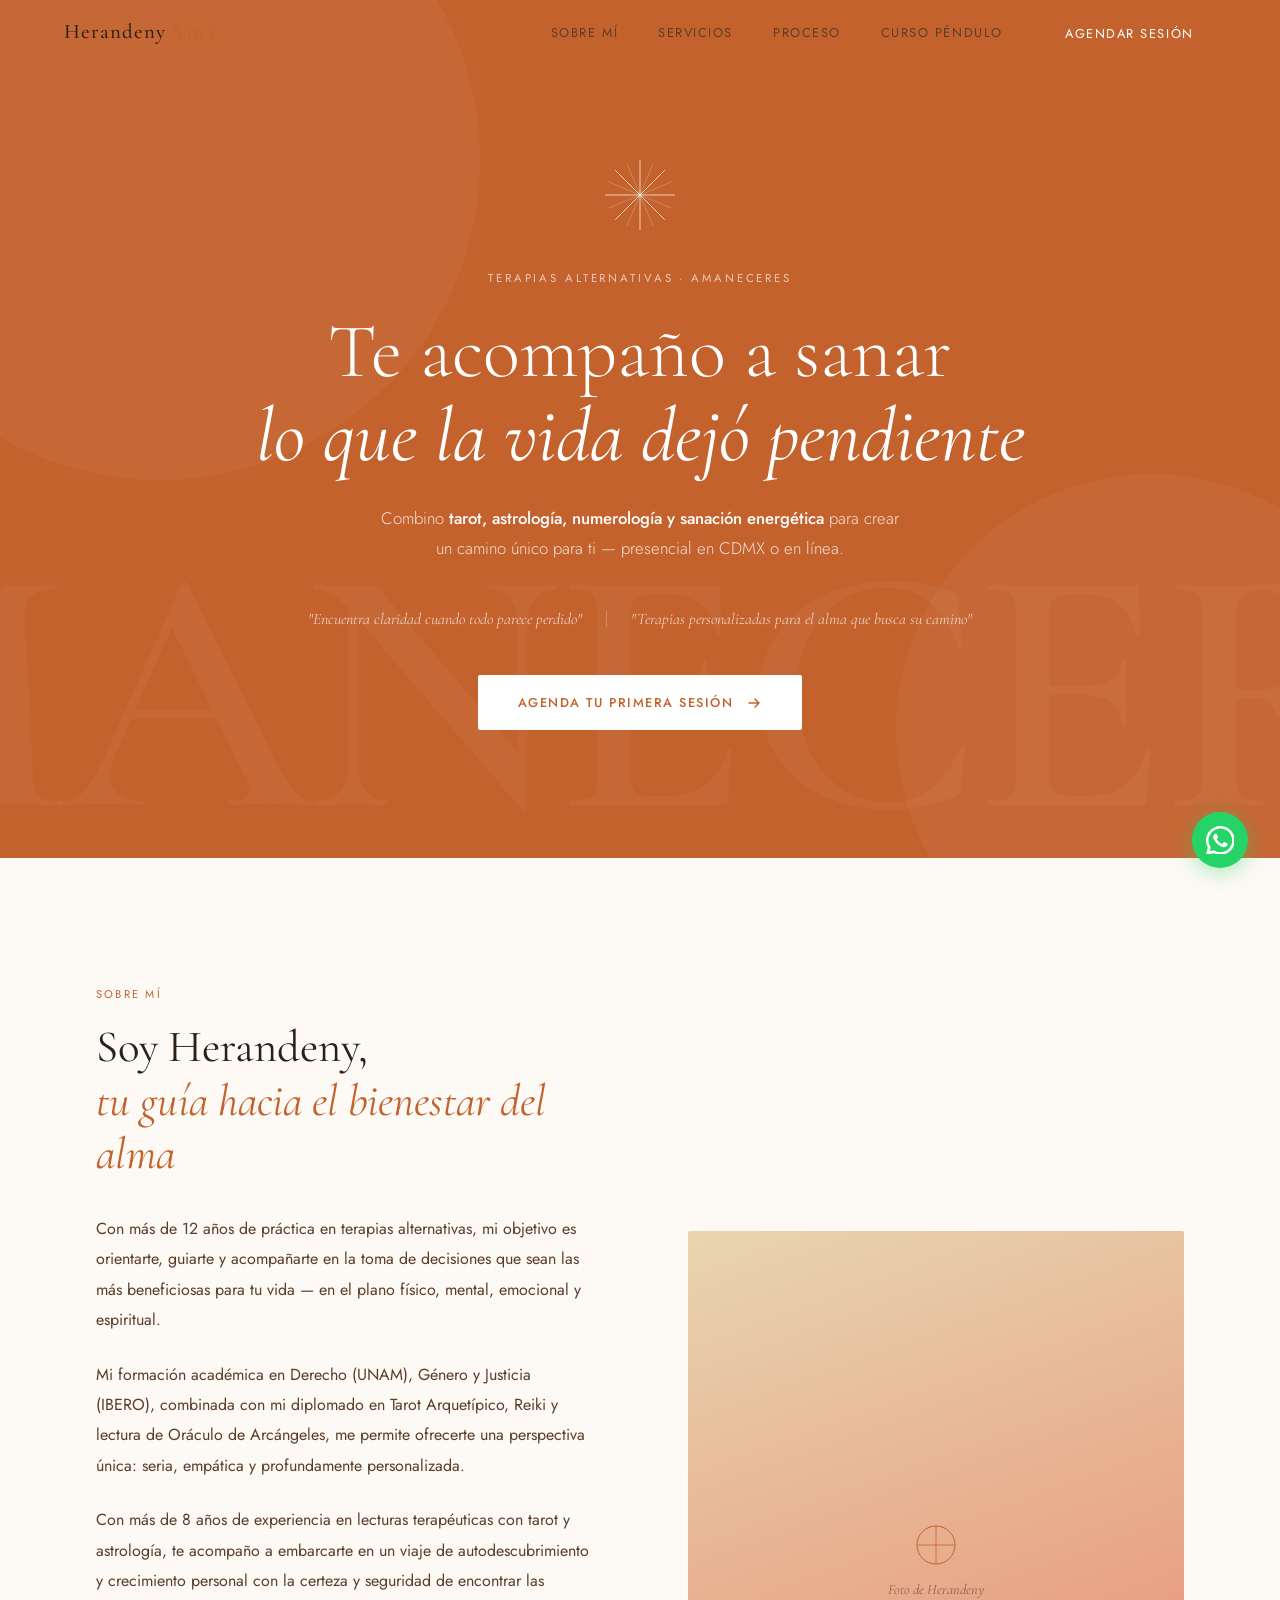
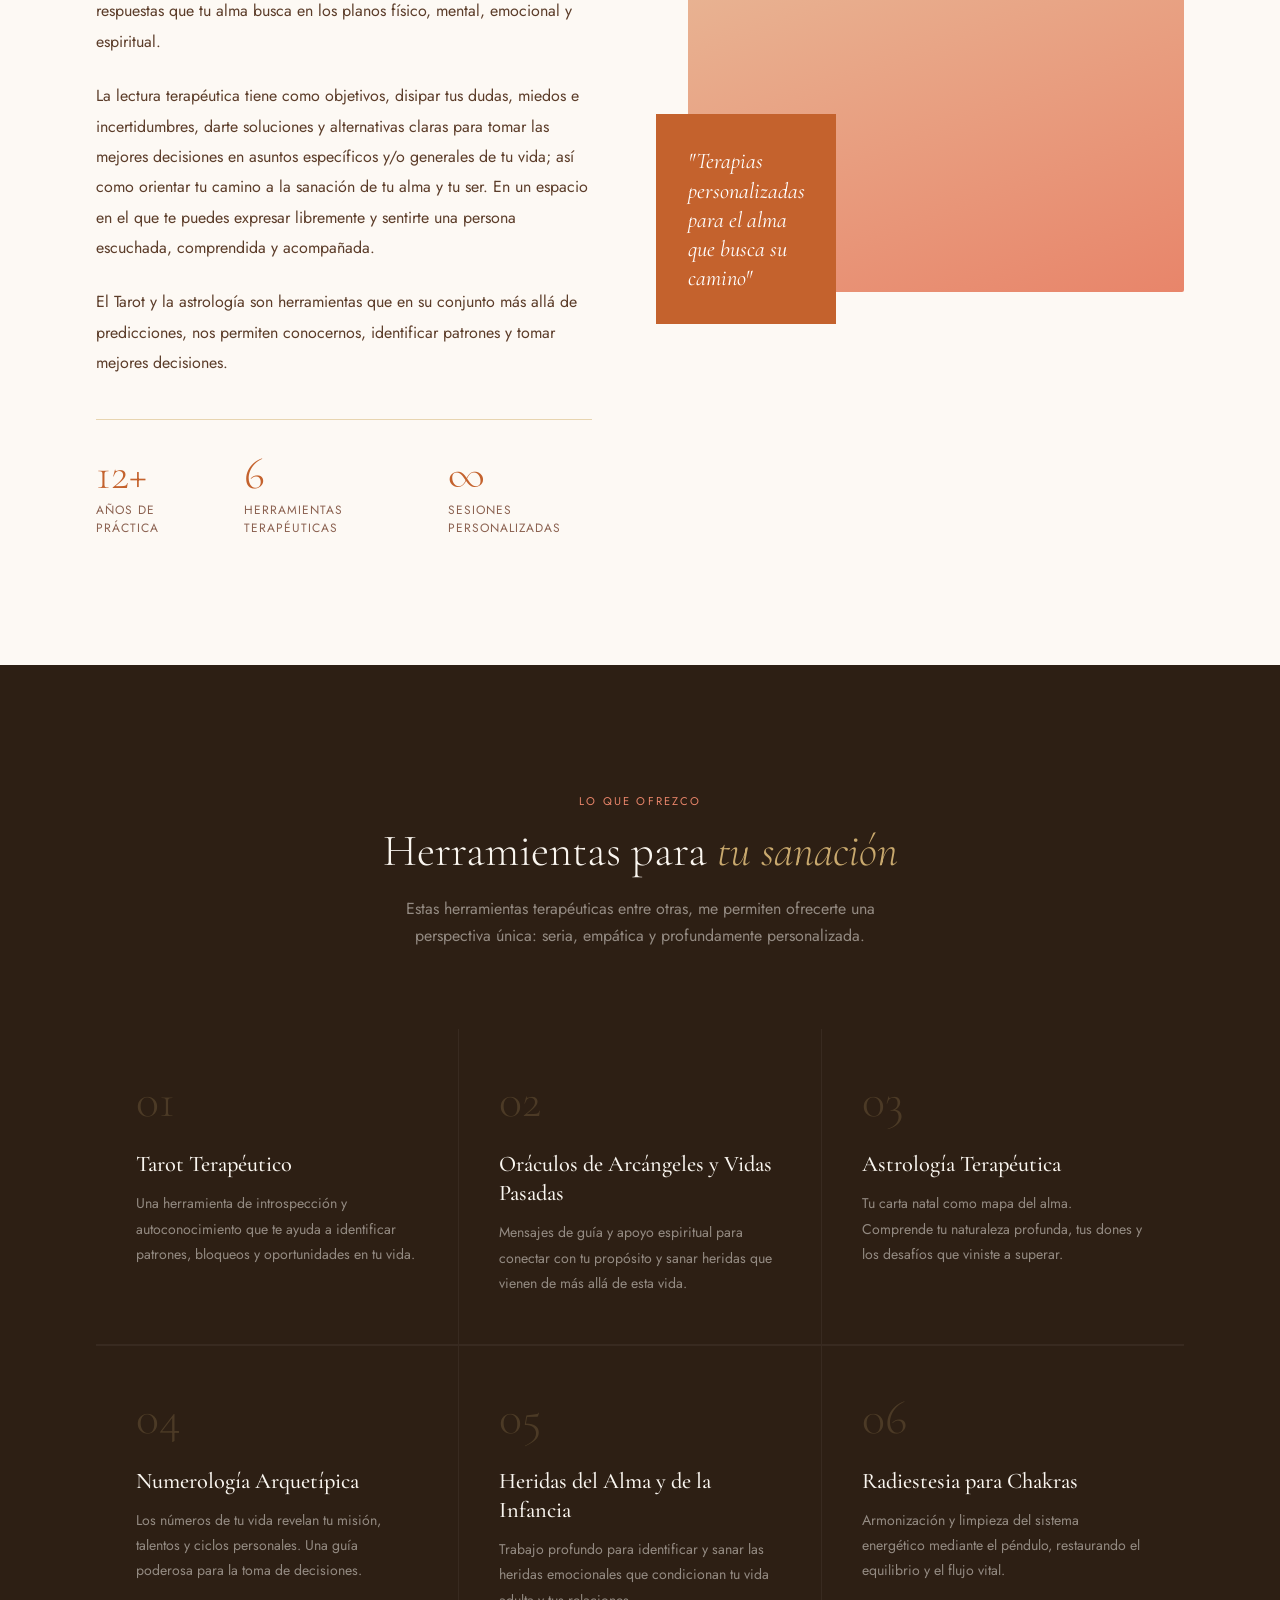
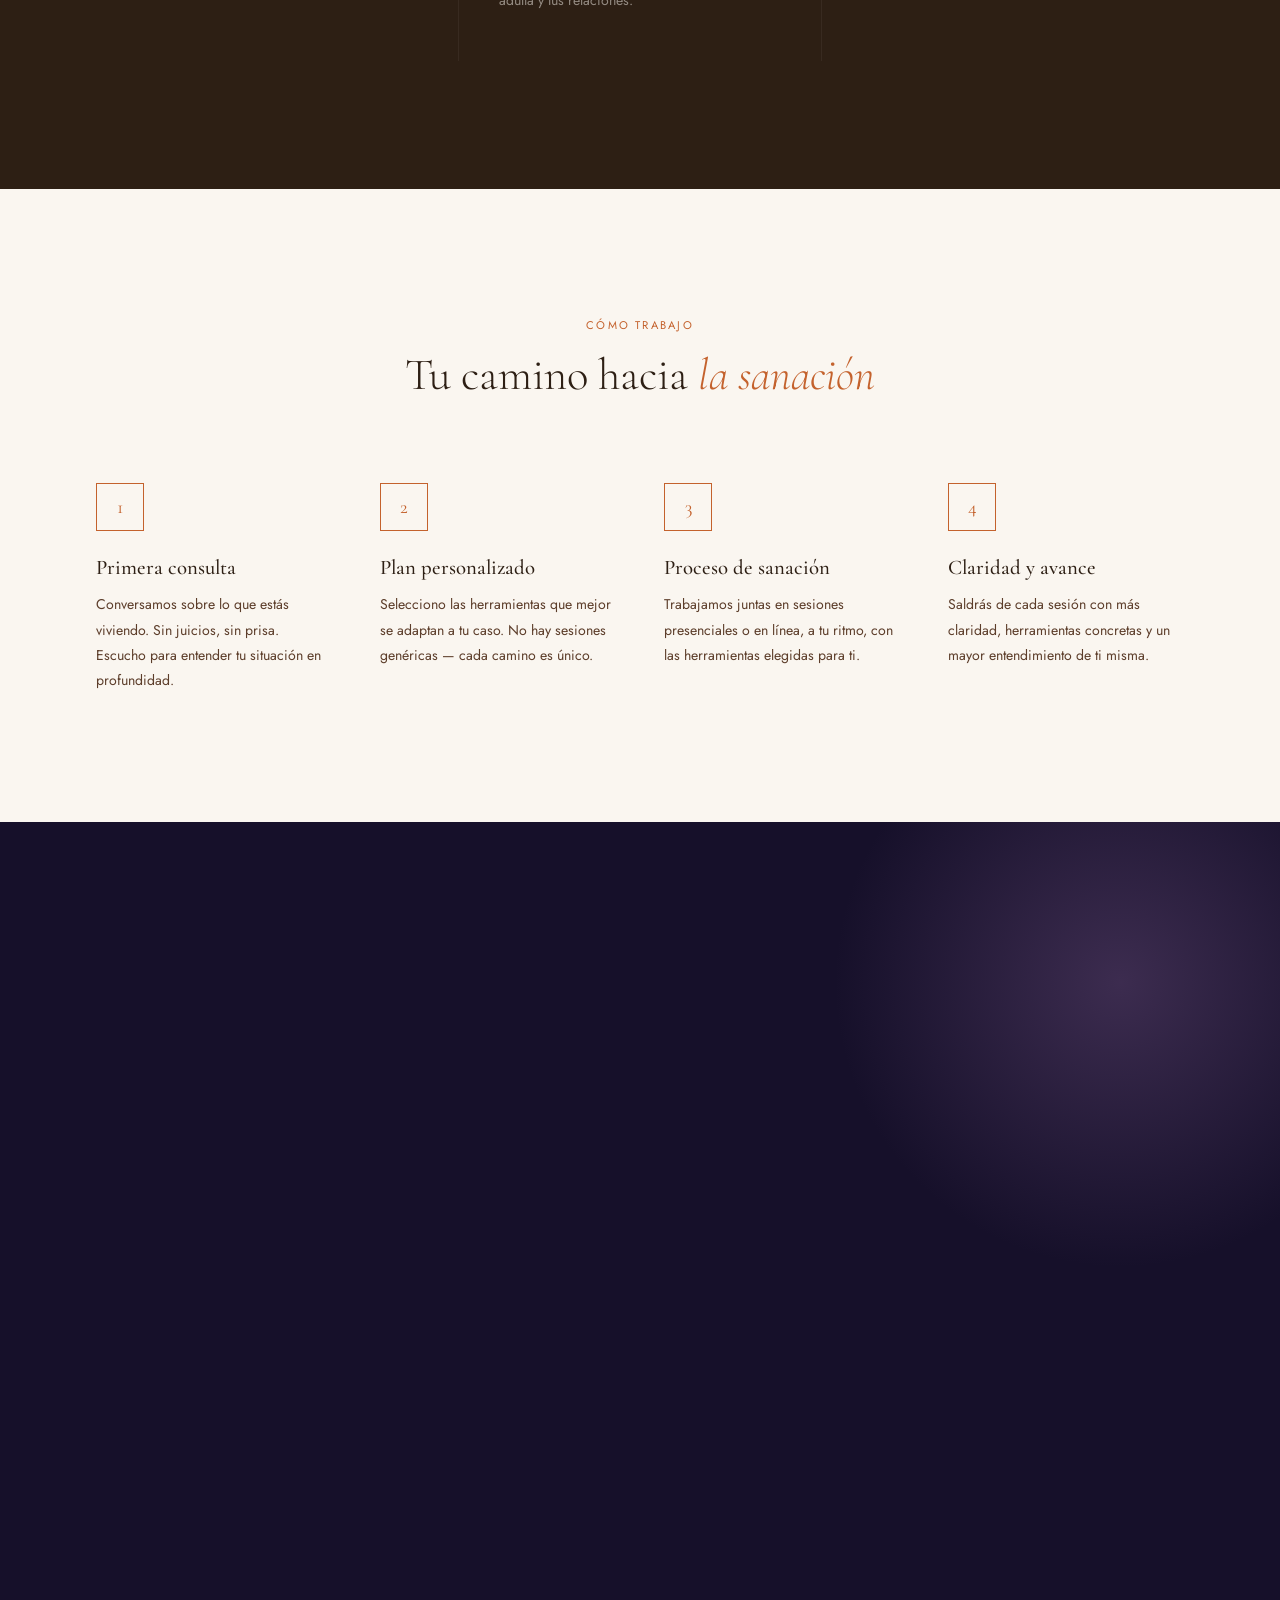
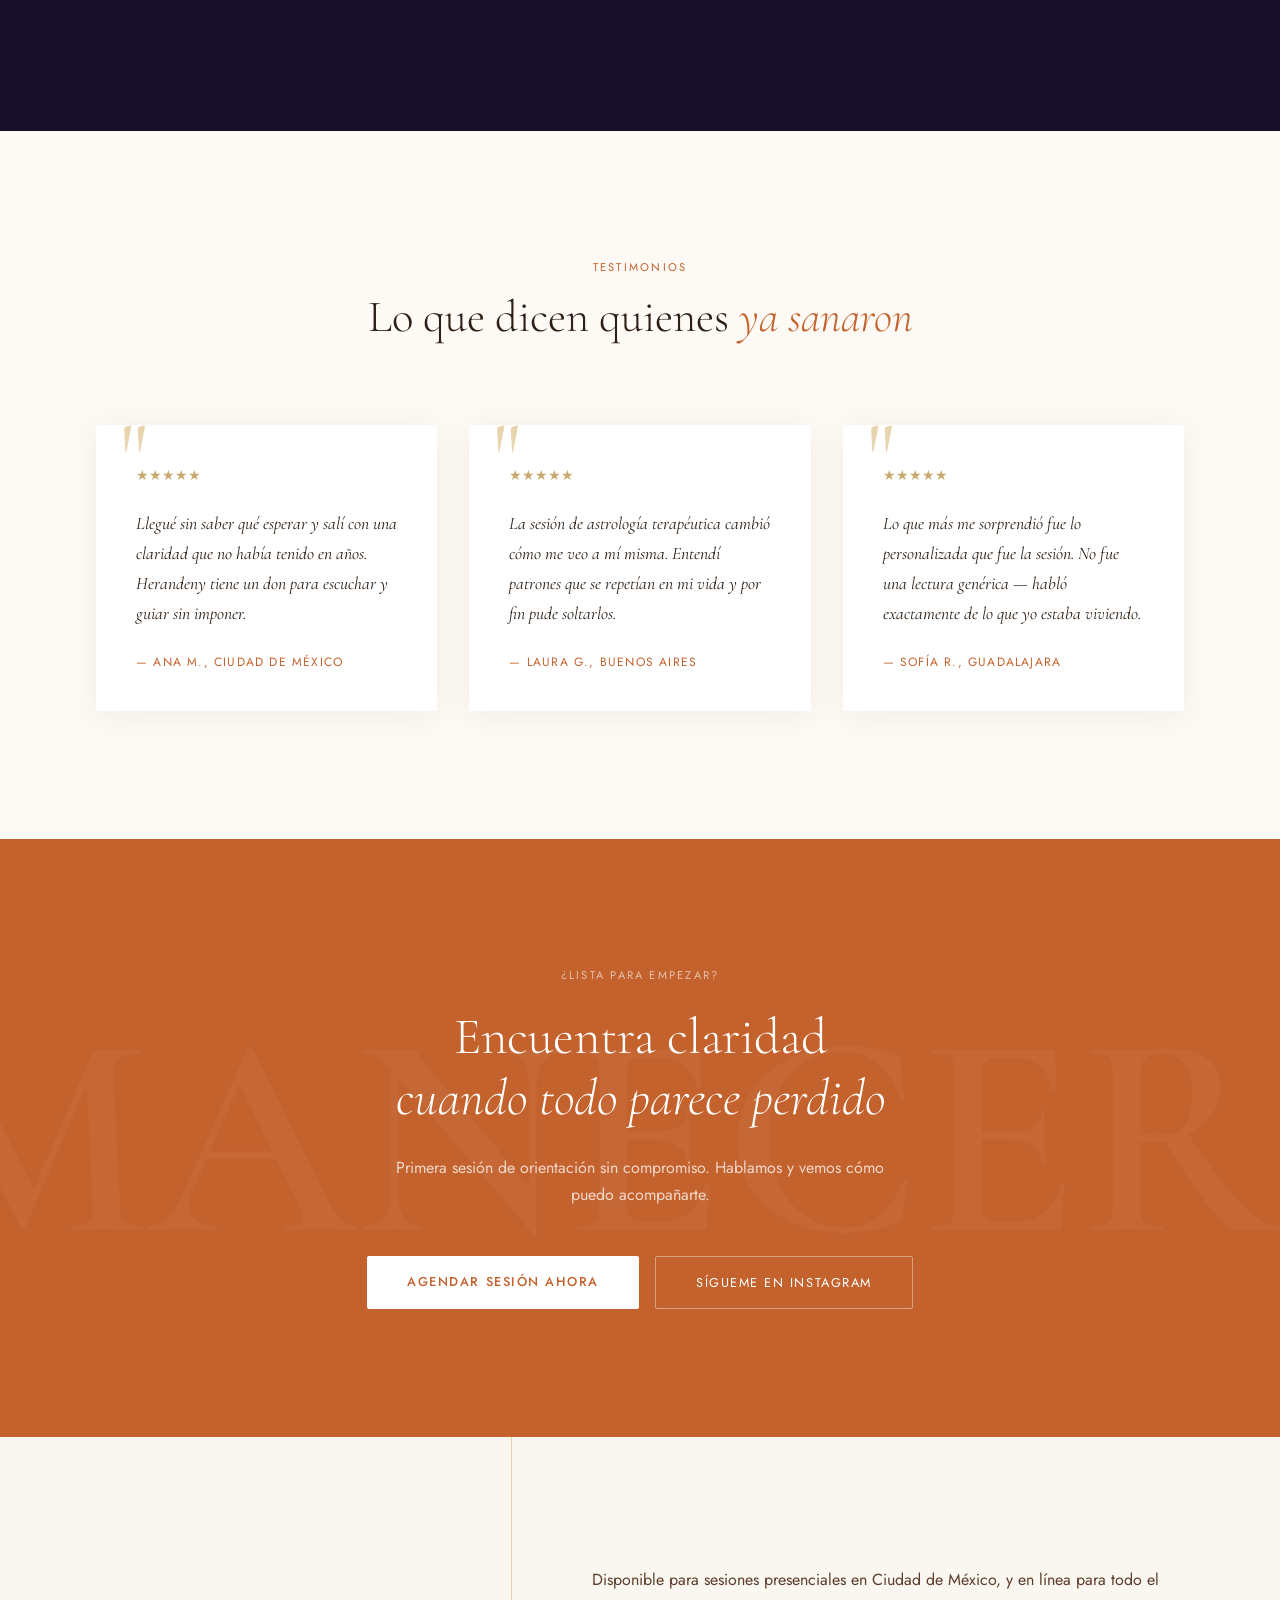
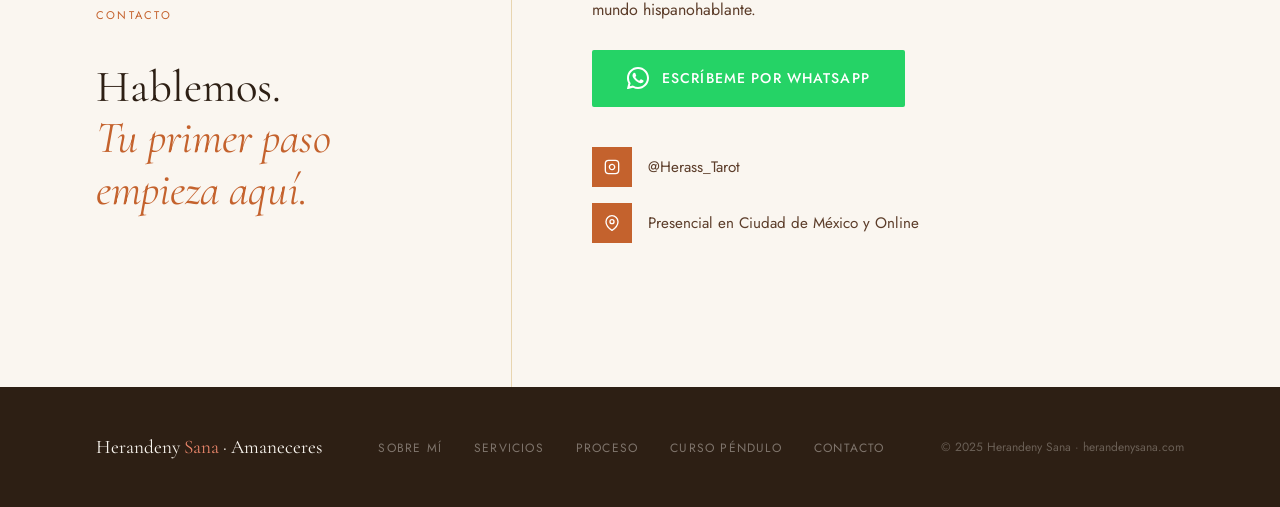
==== commit 9af2fcfe: "Expand about section with full bio and therapeutic reading description" ====
--- a/index.html
+++ b/index.html
@@ -85,6 +85,15 @@
     </p>
     <p class="about-text">
       Mi formación académica en Derecho (UNAM), Género y Justicia (IBERO), combinada con mi diplomado en Tarot Arquetípico, Reiki y lectura de Oráculo de Arcángeles, me permite ofrecerte una perspectiva única: seria, empática y profundamente personalizada.
+    </p>
+    <p class="about-text">
+      Con más de 8 años de experiencia en lecturas terapéuticas con tarot y astrología, te acompaño a embarcarte en un viaje de autodescubrimiento y crecimiento personal con la certeza y seguridad de encontrar las respuestas que tu alma busca en los planos físico, mental, emocional y espiritual.
+    </p>
+    <p class="about-text">
+      La lectura terapéutica tiene como objetivos, disipar tus dudas, miedos e incertidumbres, darte soluciones y alternativas claras para tomar las mejores decisiones en asuntos específicos y/o generales de tu vida; así como orientar tu camino a la sanación de tu alma y tu ser. En un espacio en el que te puedes expresar libremente y sentirte una persona escuchada, comprendida y acompañada.
+    </p>
+    <p class="about-text">
+      El Tarot y la astrología son herramientas que en su conjunto más allá de predicciones, nos permiten conocernos, identificar patrones y tomar mejores decisiones.
     </p>
     <div class="about-stats">
       <div>
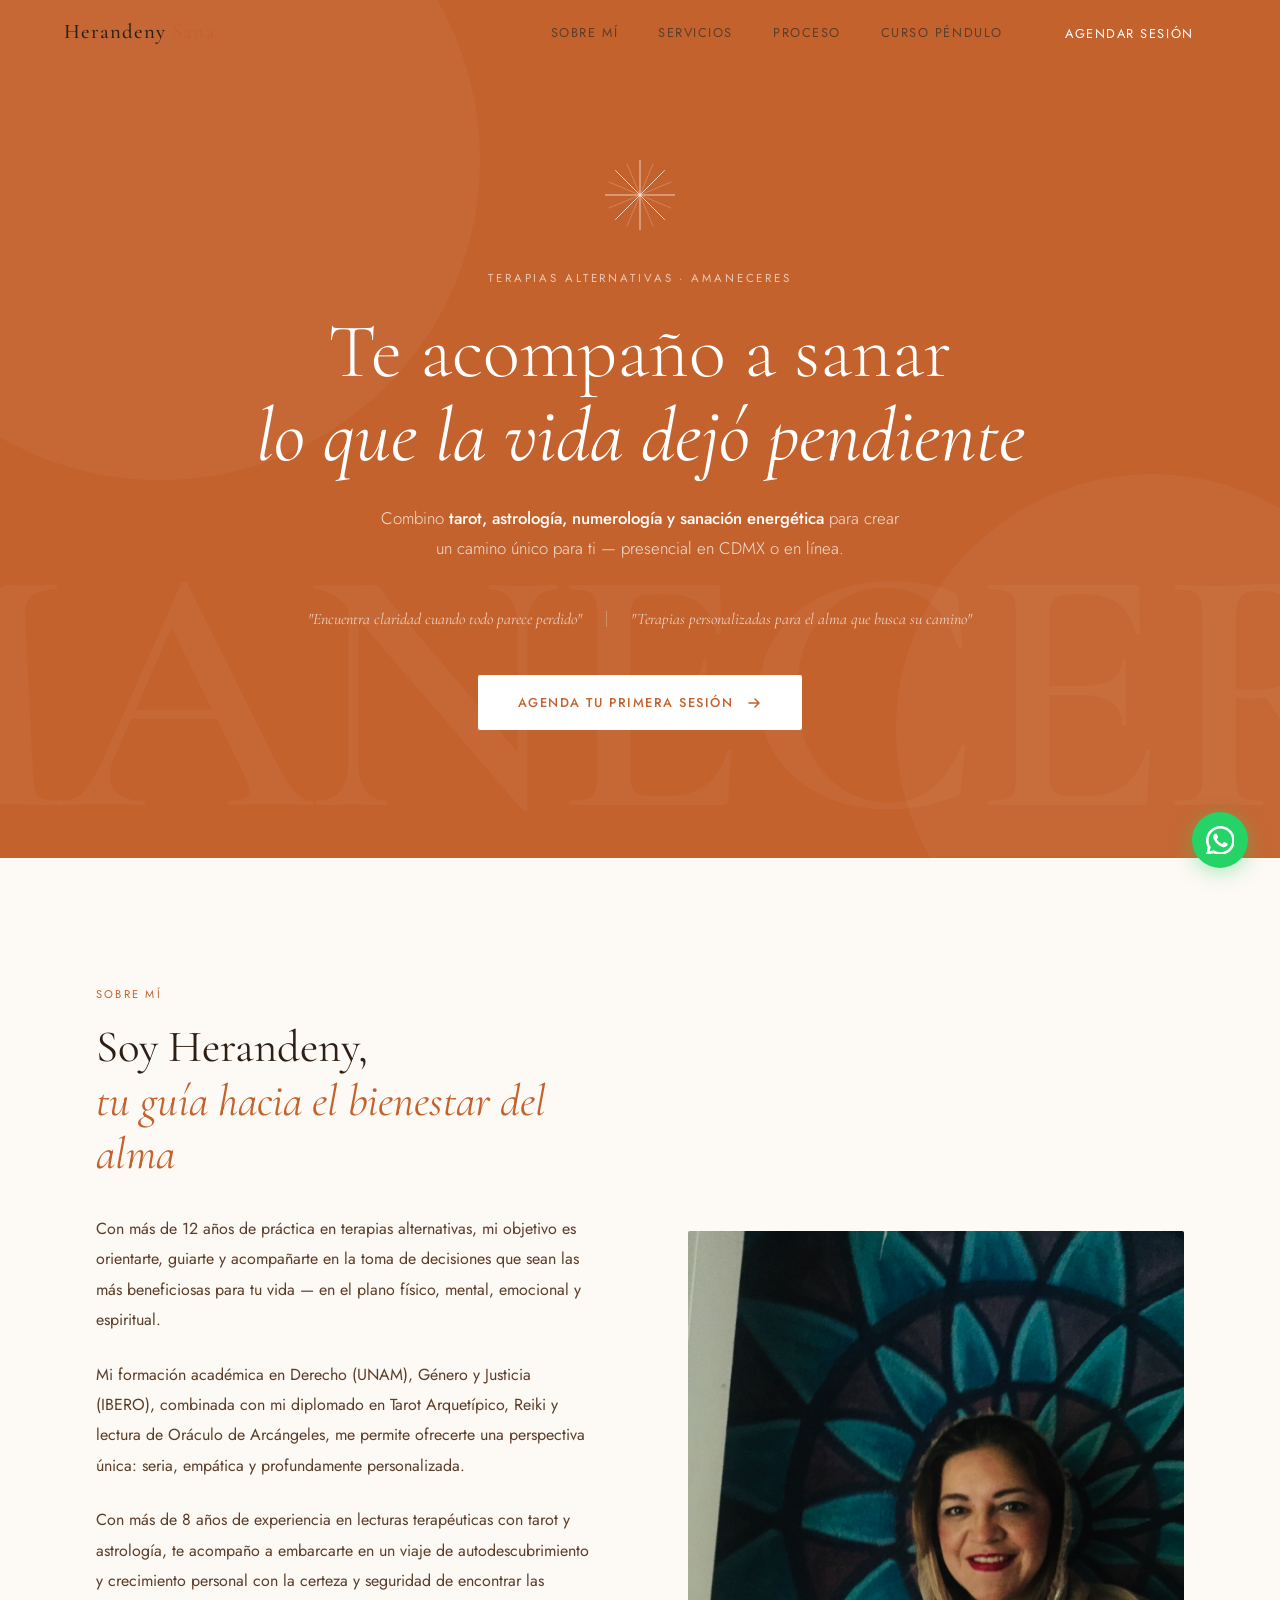
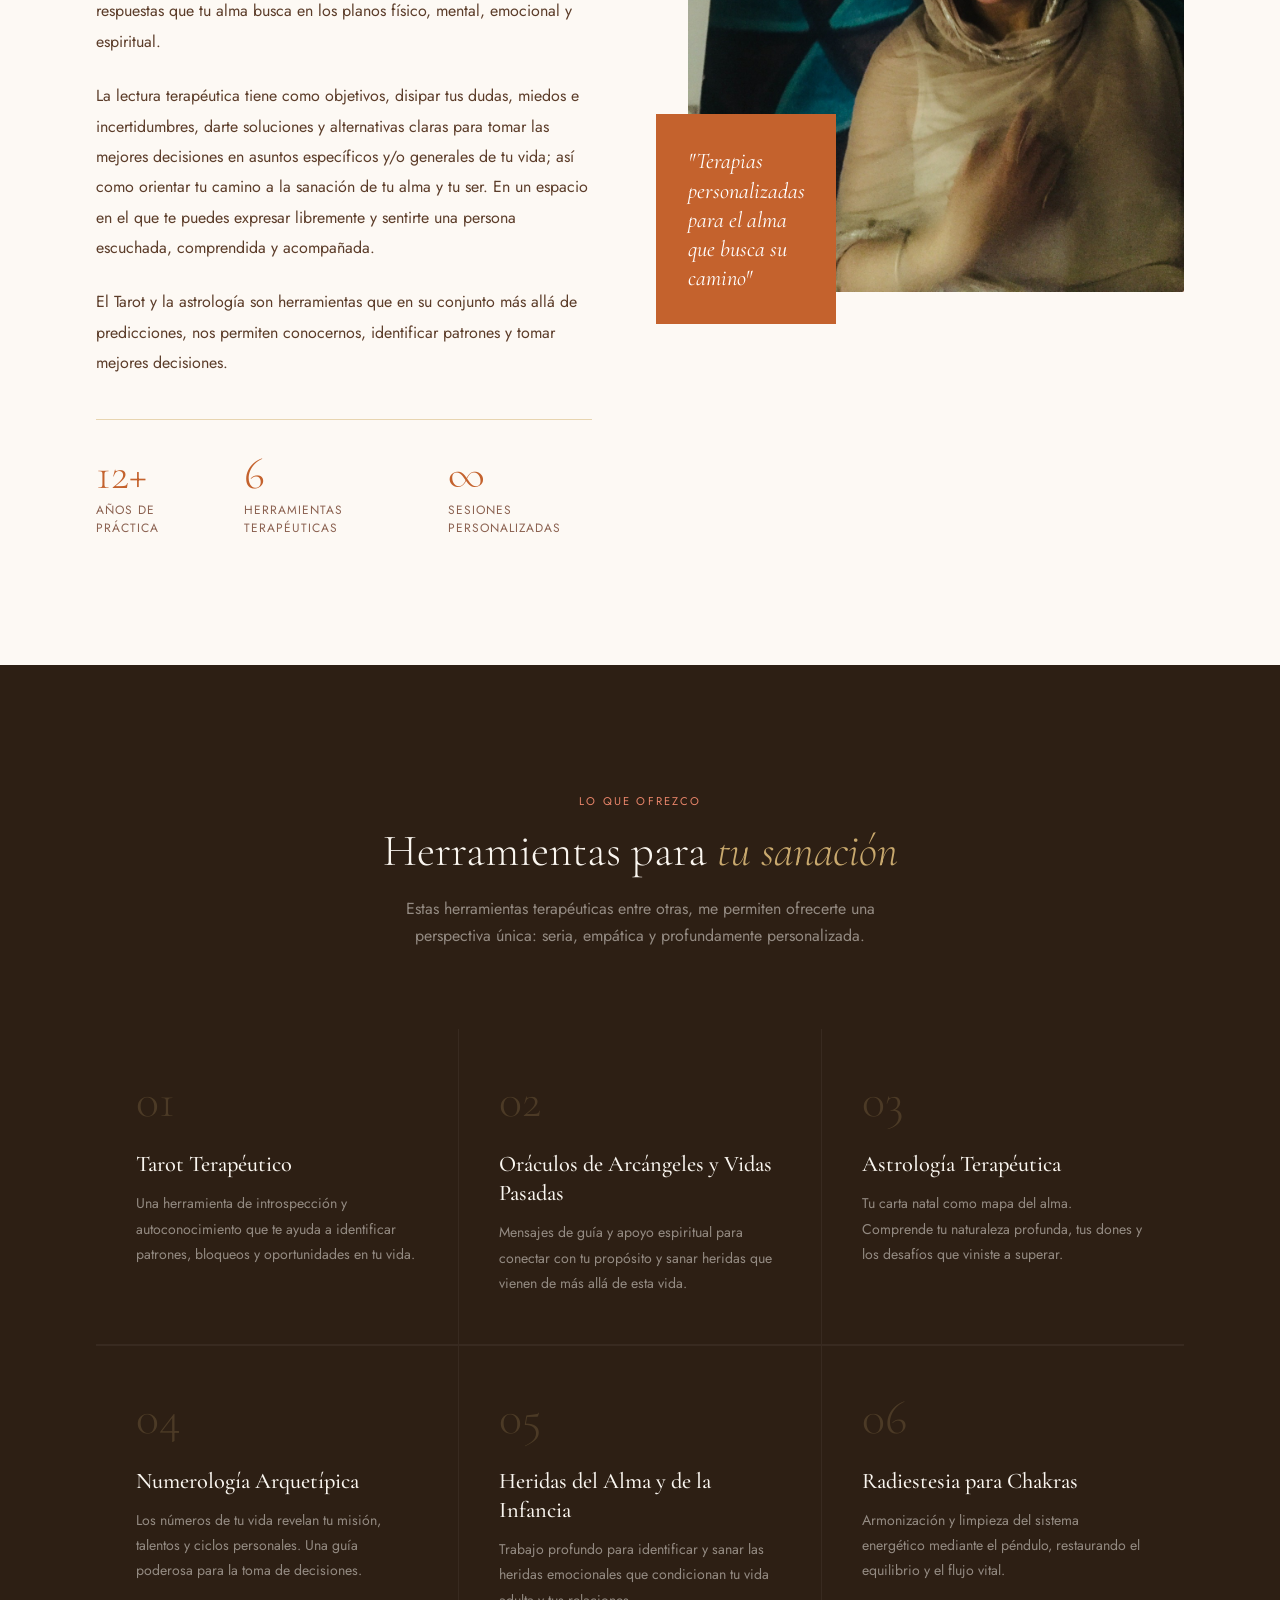
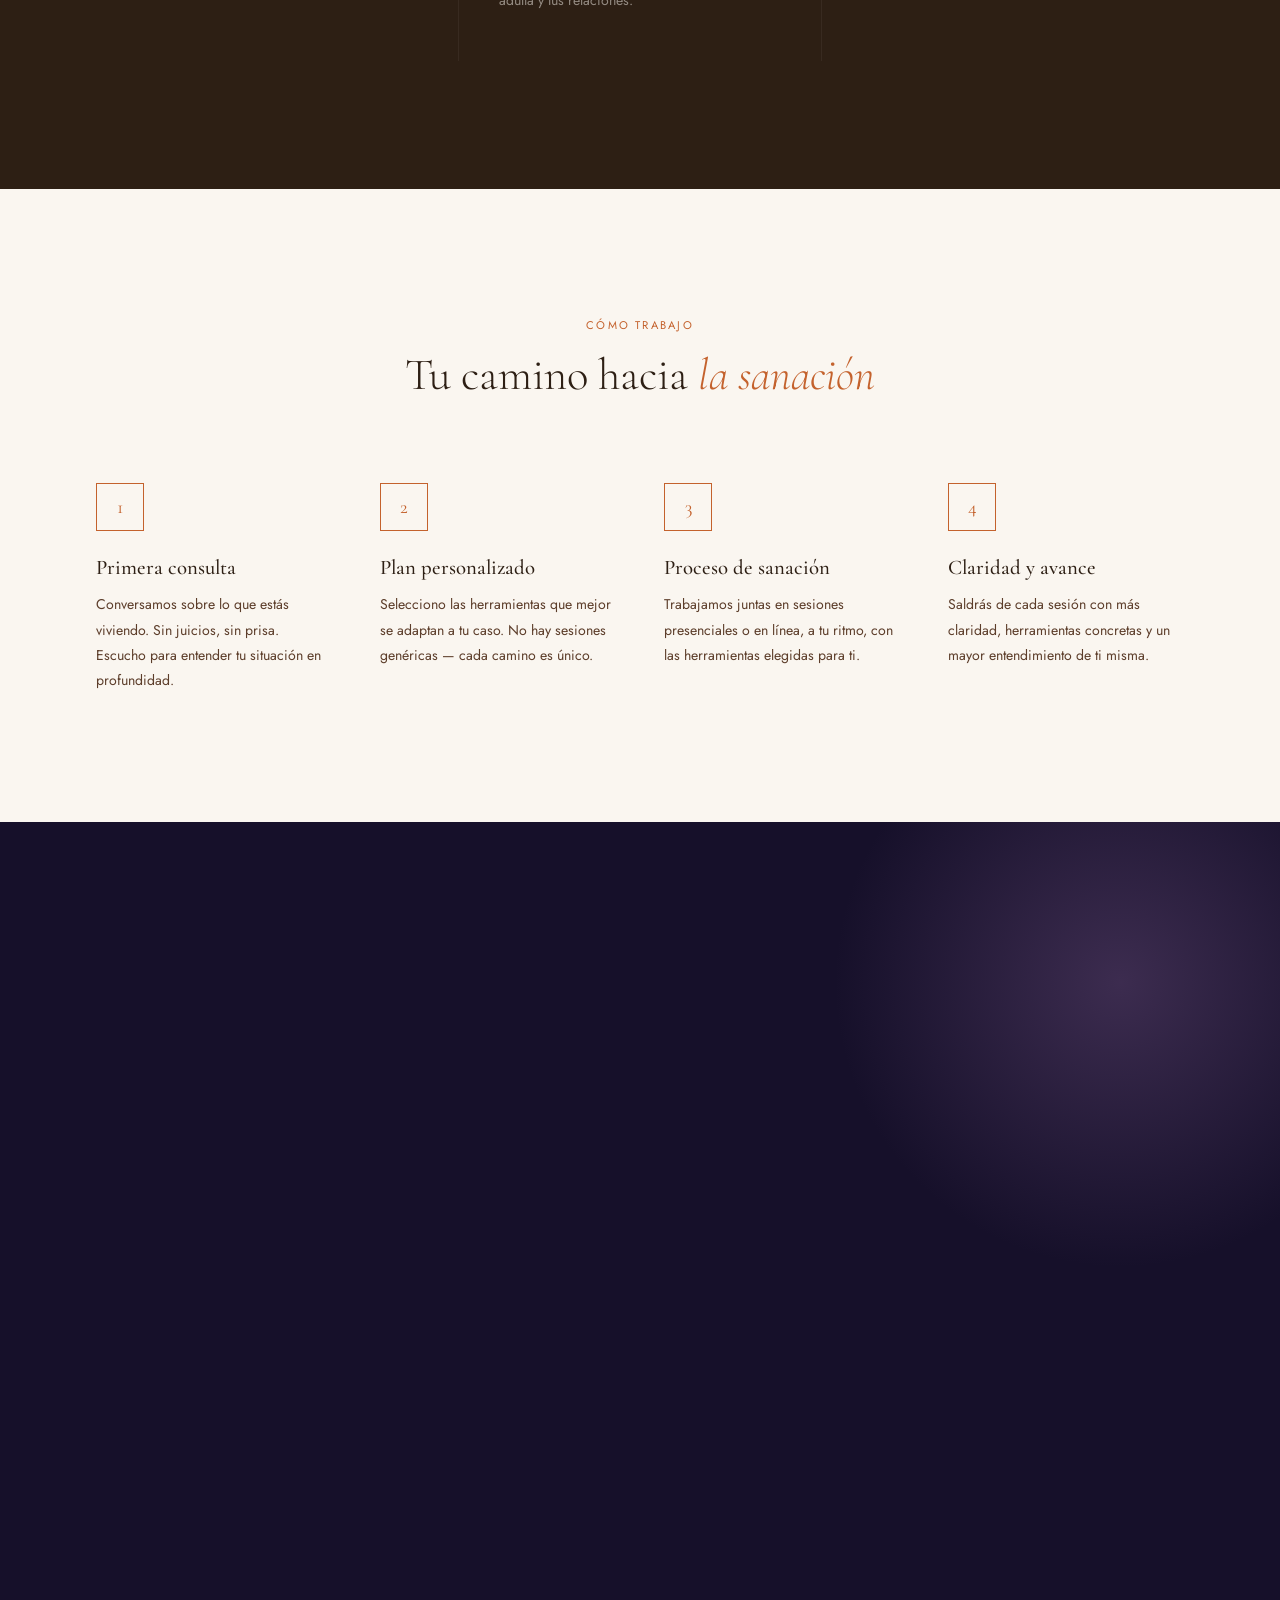
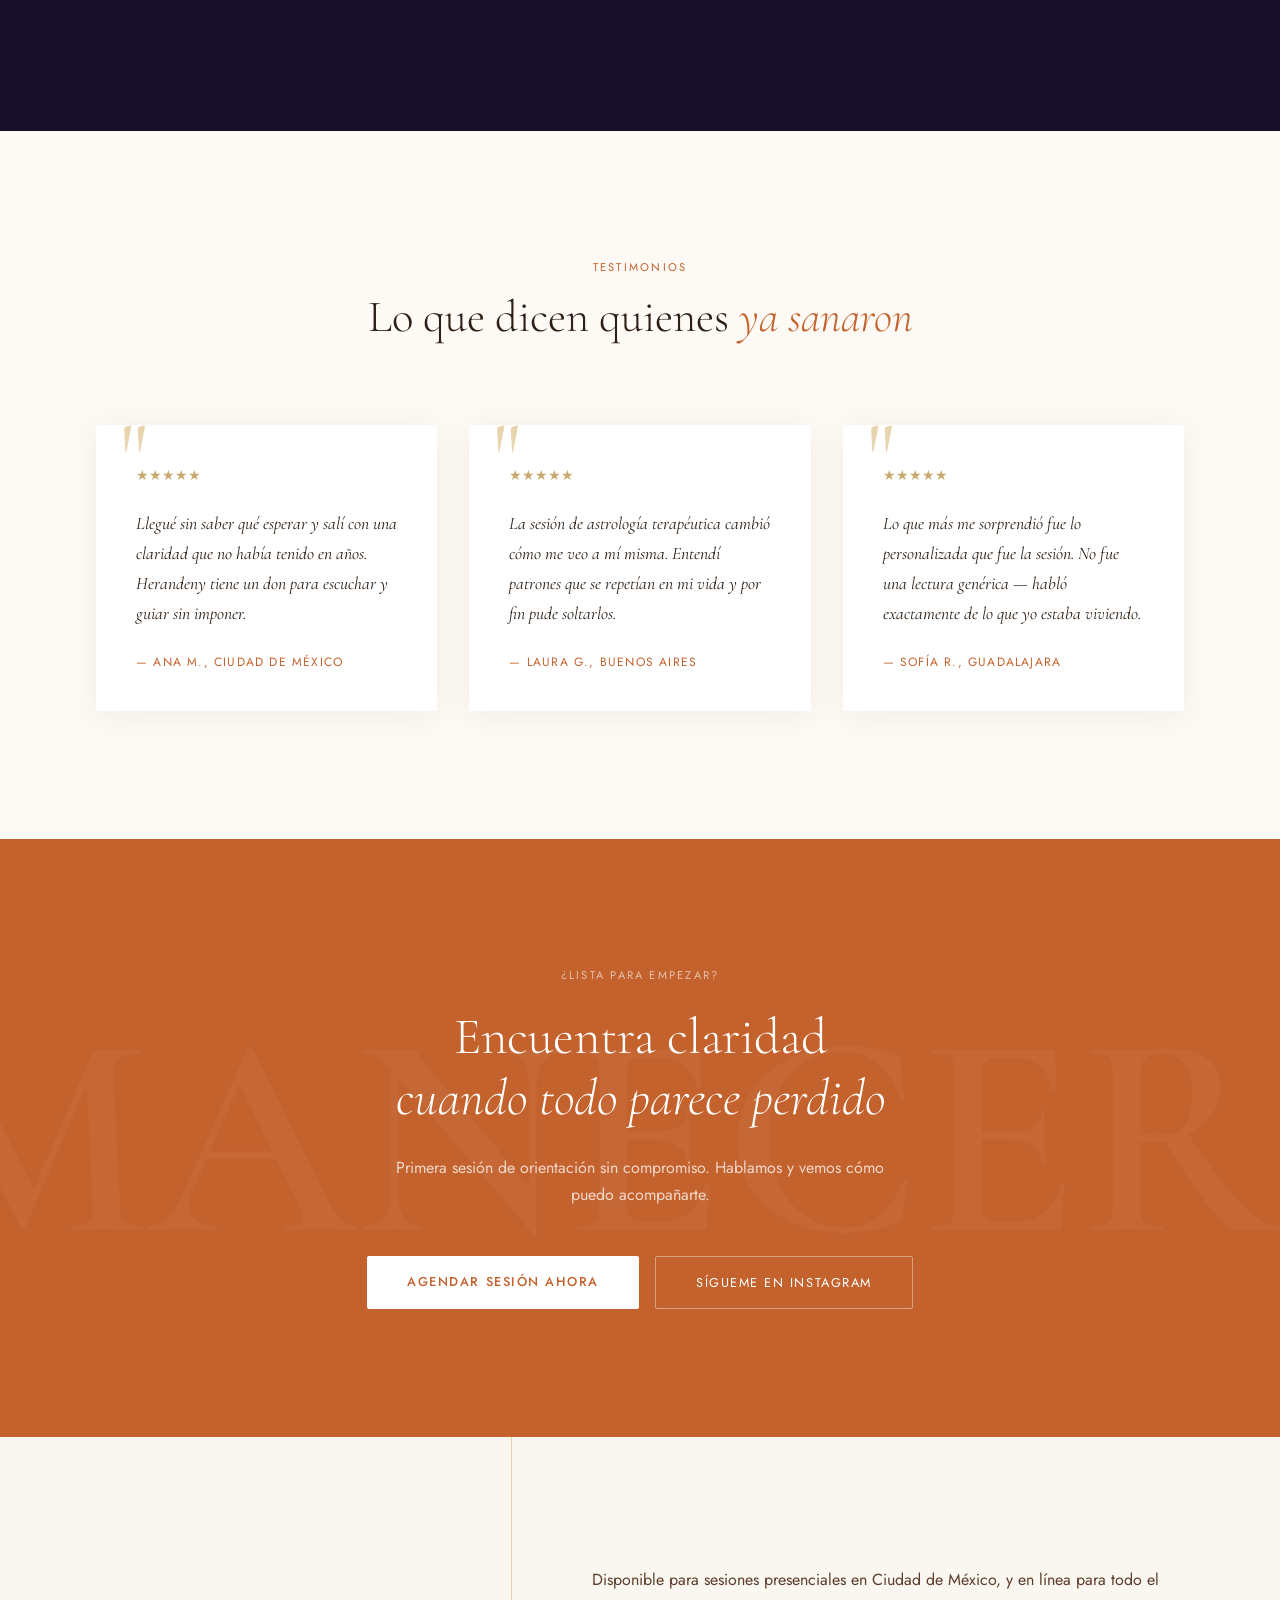
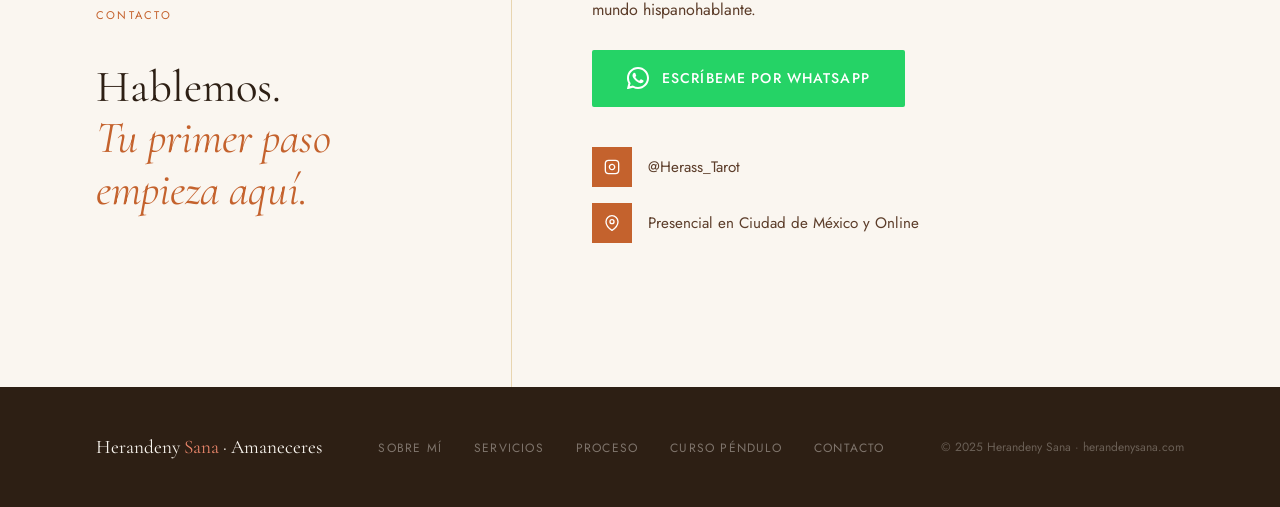
==== commit 95193a71: "Add Herandeny photo to about section" ====
--- a/index.html
+++ b/index.html
@@ -111,16 +111,9 @@
     </div>
   </div>
 
-  <!-- FOTO: reemplazar el div por <img src="images/herandeny.jpg" alt="Herandeny Sana"> -->
   <div class="about-image-side reveal">
     <div class="about-image-box">
-      <!-- TODO: <img src="images/herandeny.jpg" alt="Herandeny Sana"> -->
-      <svg width="40" height="40" viewBox="0 0 40 40" fill="none">
-        <circle cx="20" cy="20" r="19" stroke="#C4622D" stroke-width="1"/>
-        <line x1="20" y1="1" x2="20" y2="39" stroke="#C4622D" stroke-width="0.8"/>
-        <line x1="1" y1="20" x2="39" y2="20" stroke="#C4622D" stroke-width="0.8"/>
-      </svg>
-      <p style="font-family:'Cormorant Garamond',serif;font-size:0.9rem;font-style:italic;color:#8B6150;">Foto de Herandeny</p>
+      <img src="images/herandeny.jpg" alt="Herandeny Sana">
     </div>
     <div class="about-accent-box">
       <p>"Terapias personalizadas para el alma que busca su camino"</p>
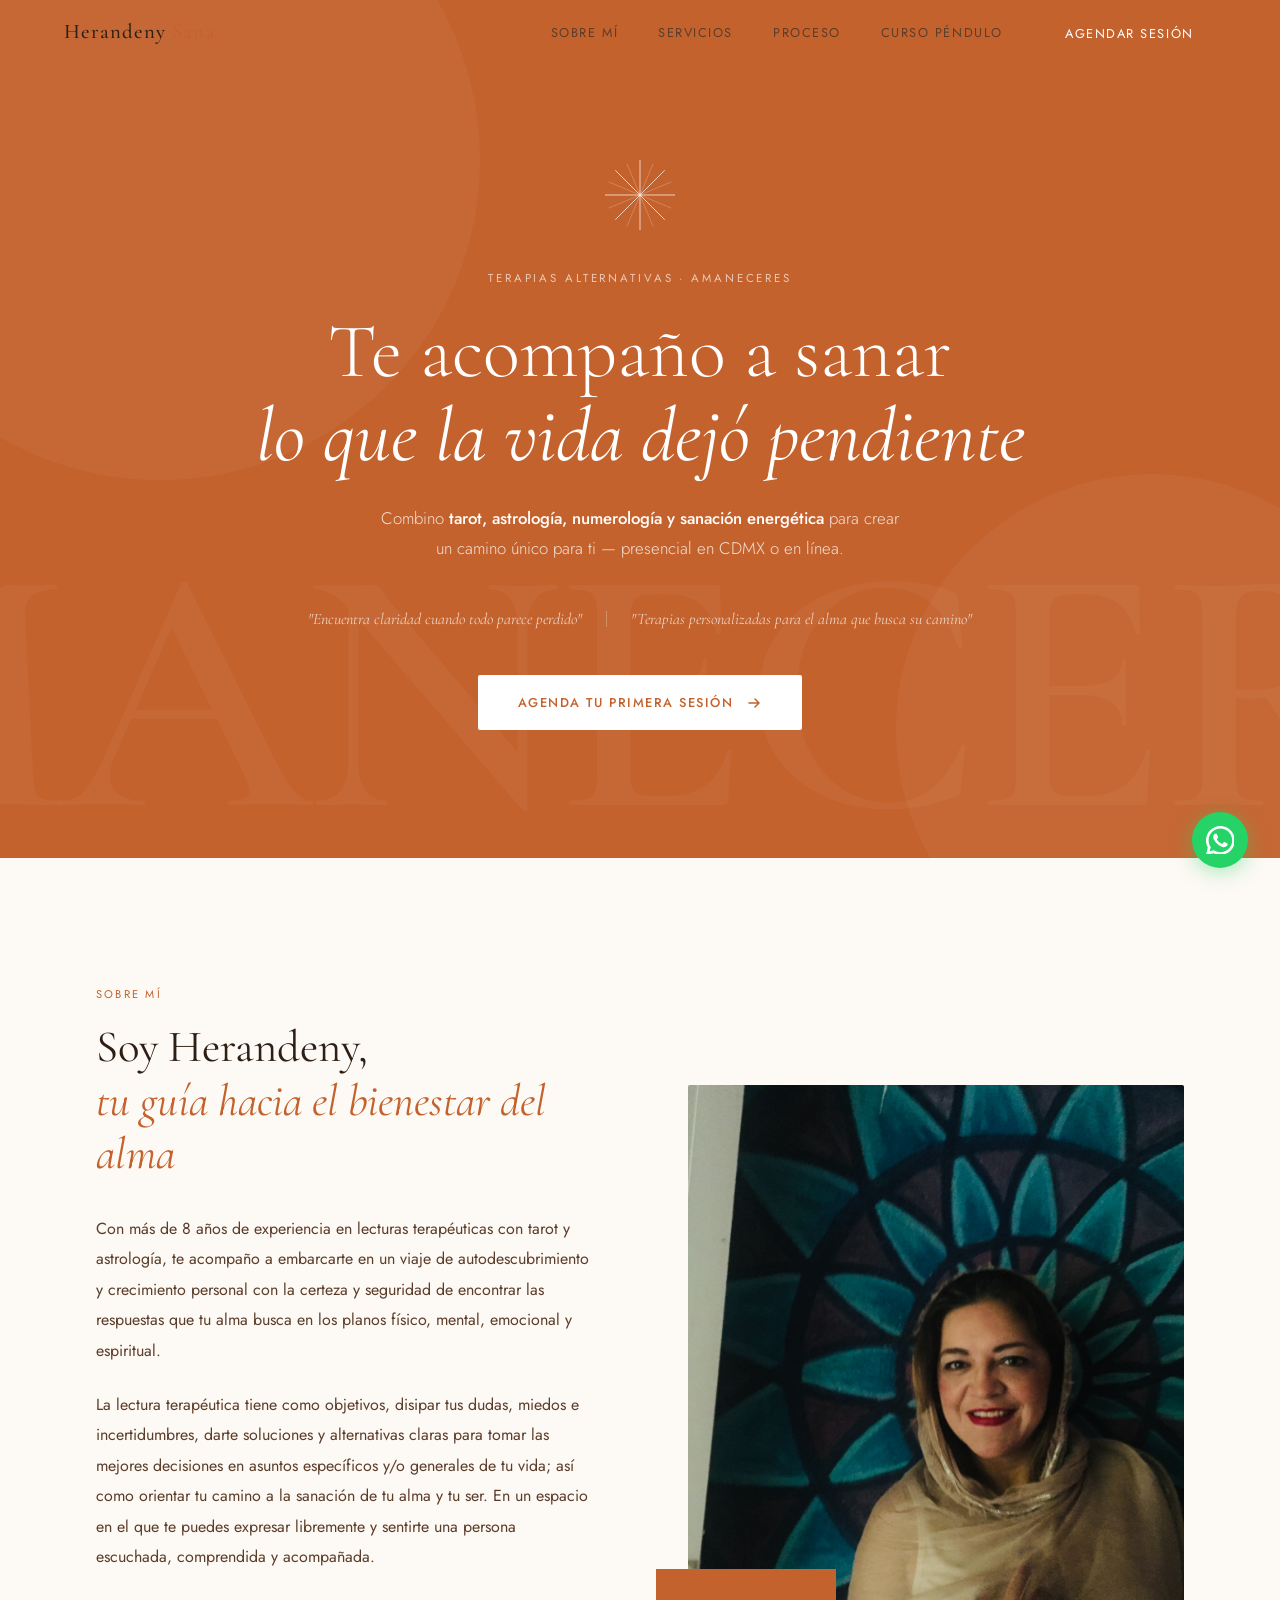
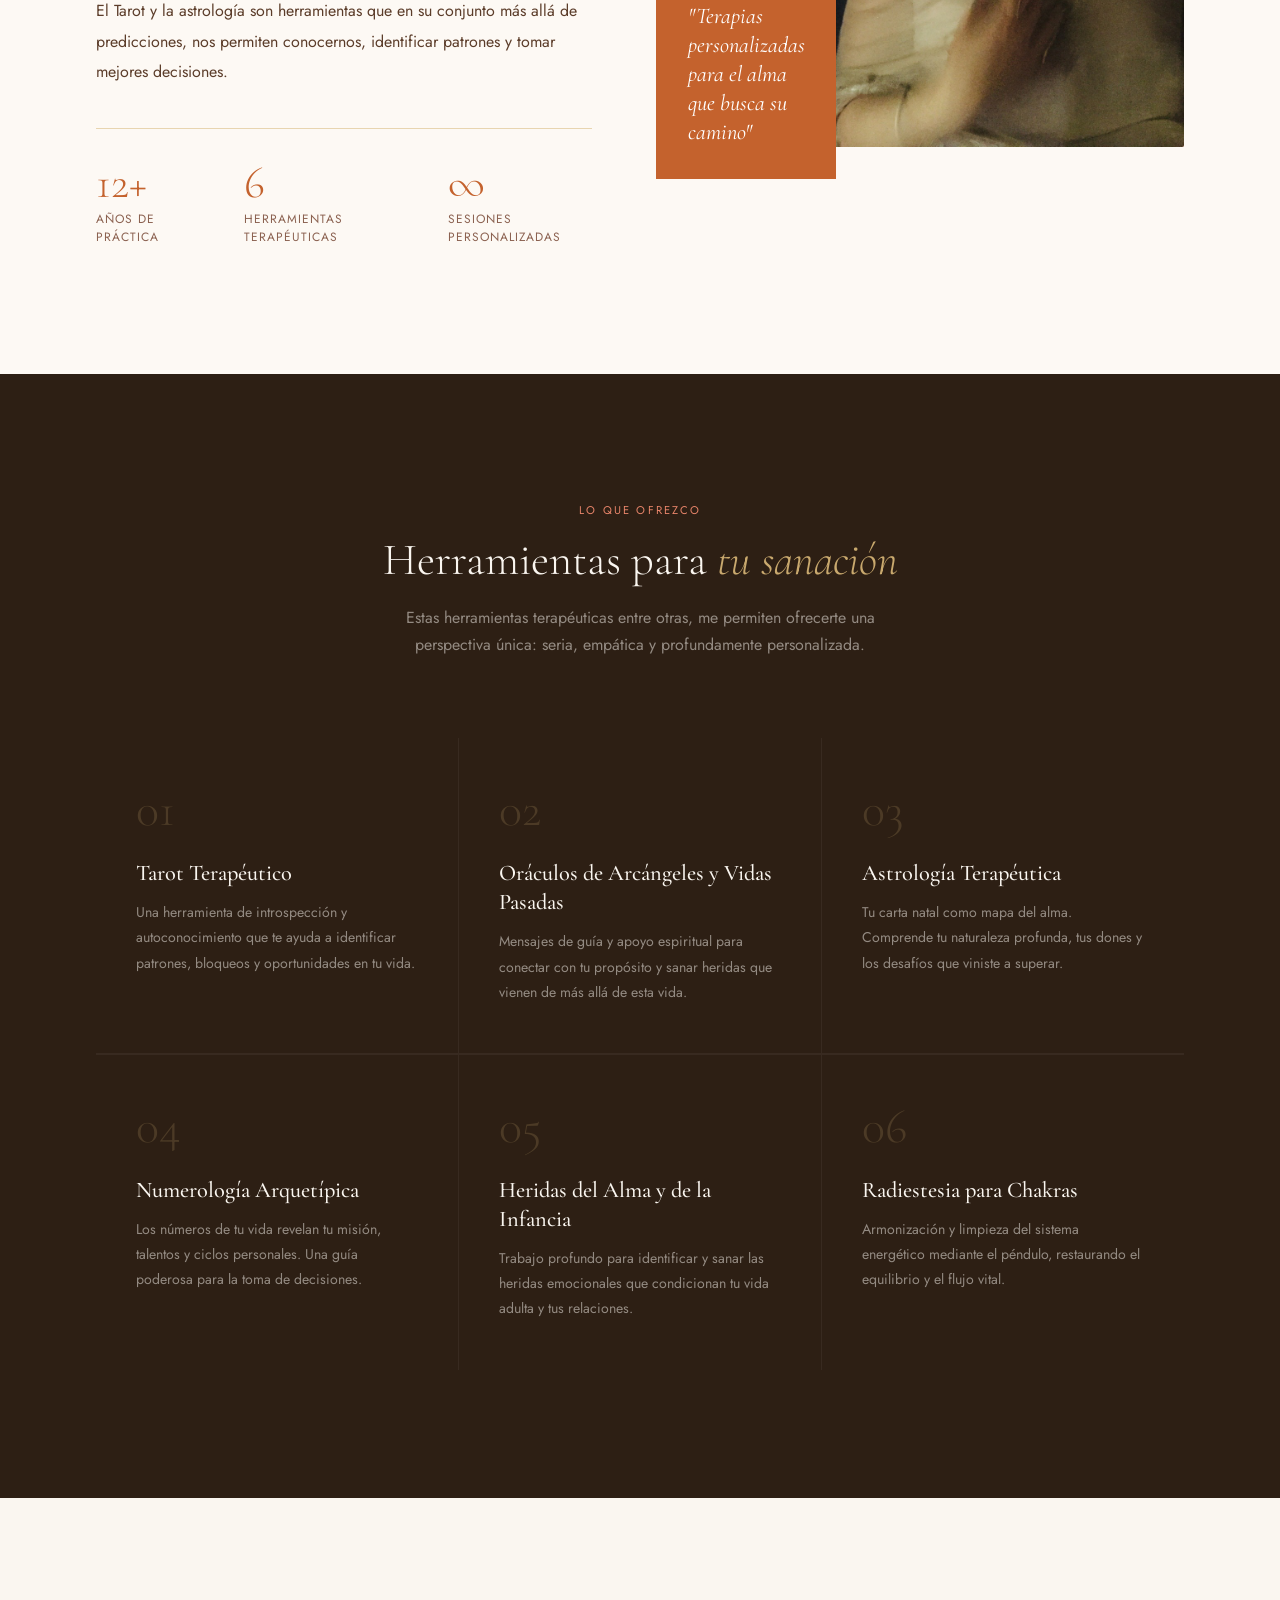
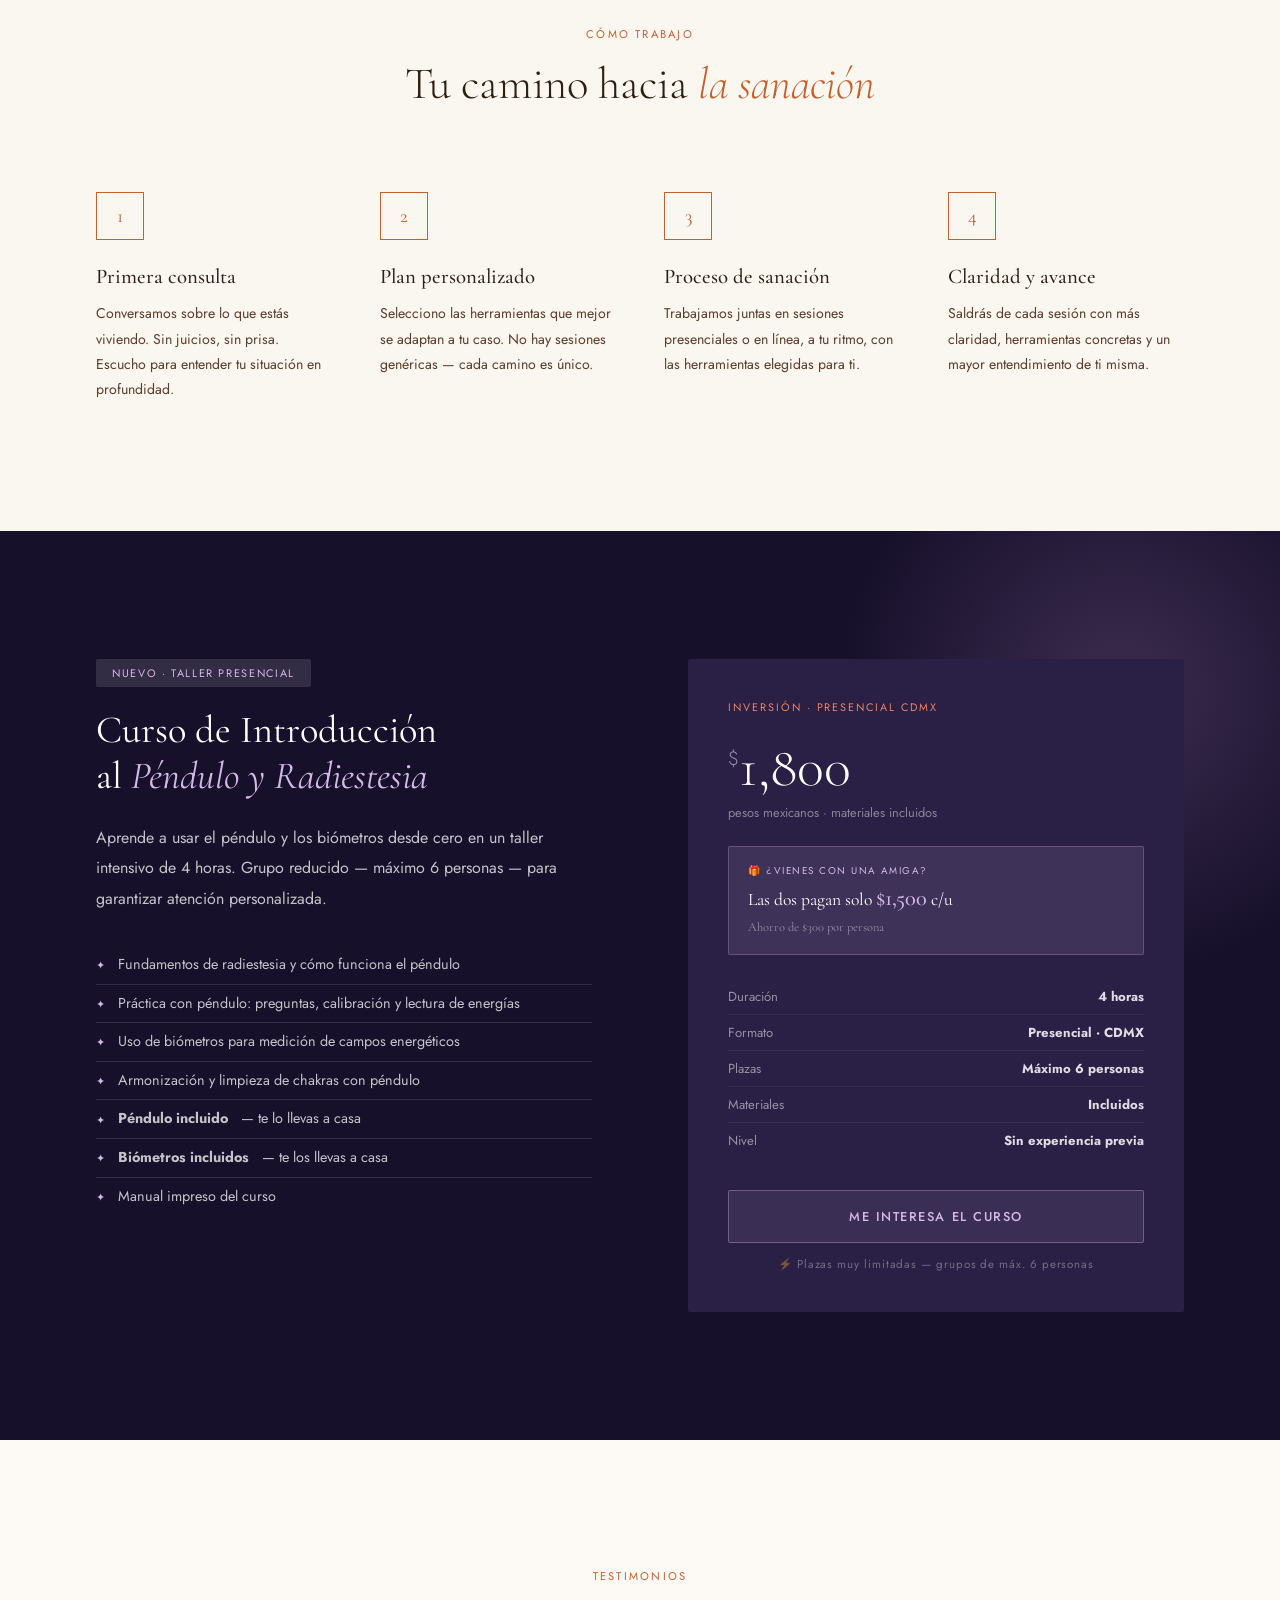
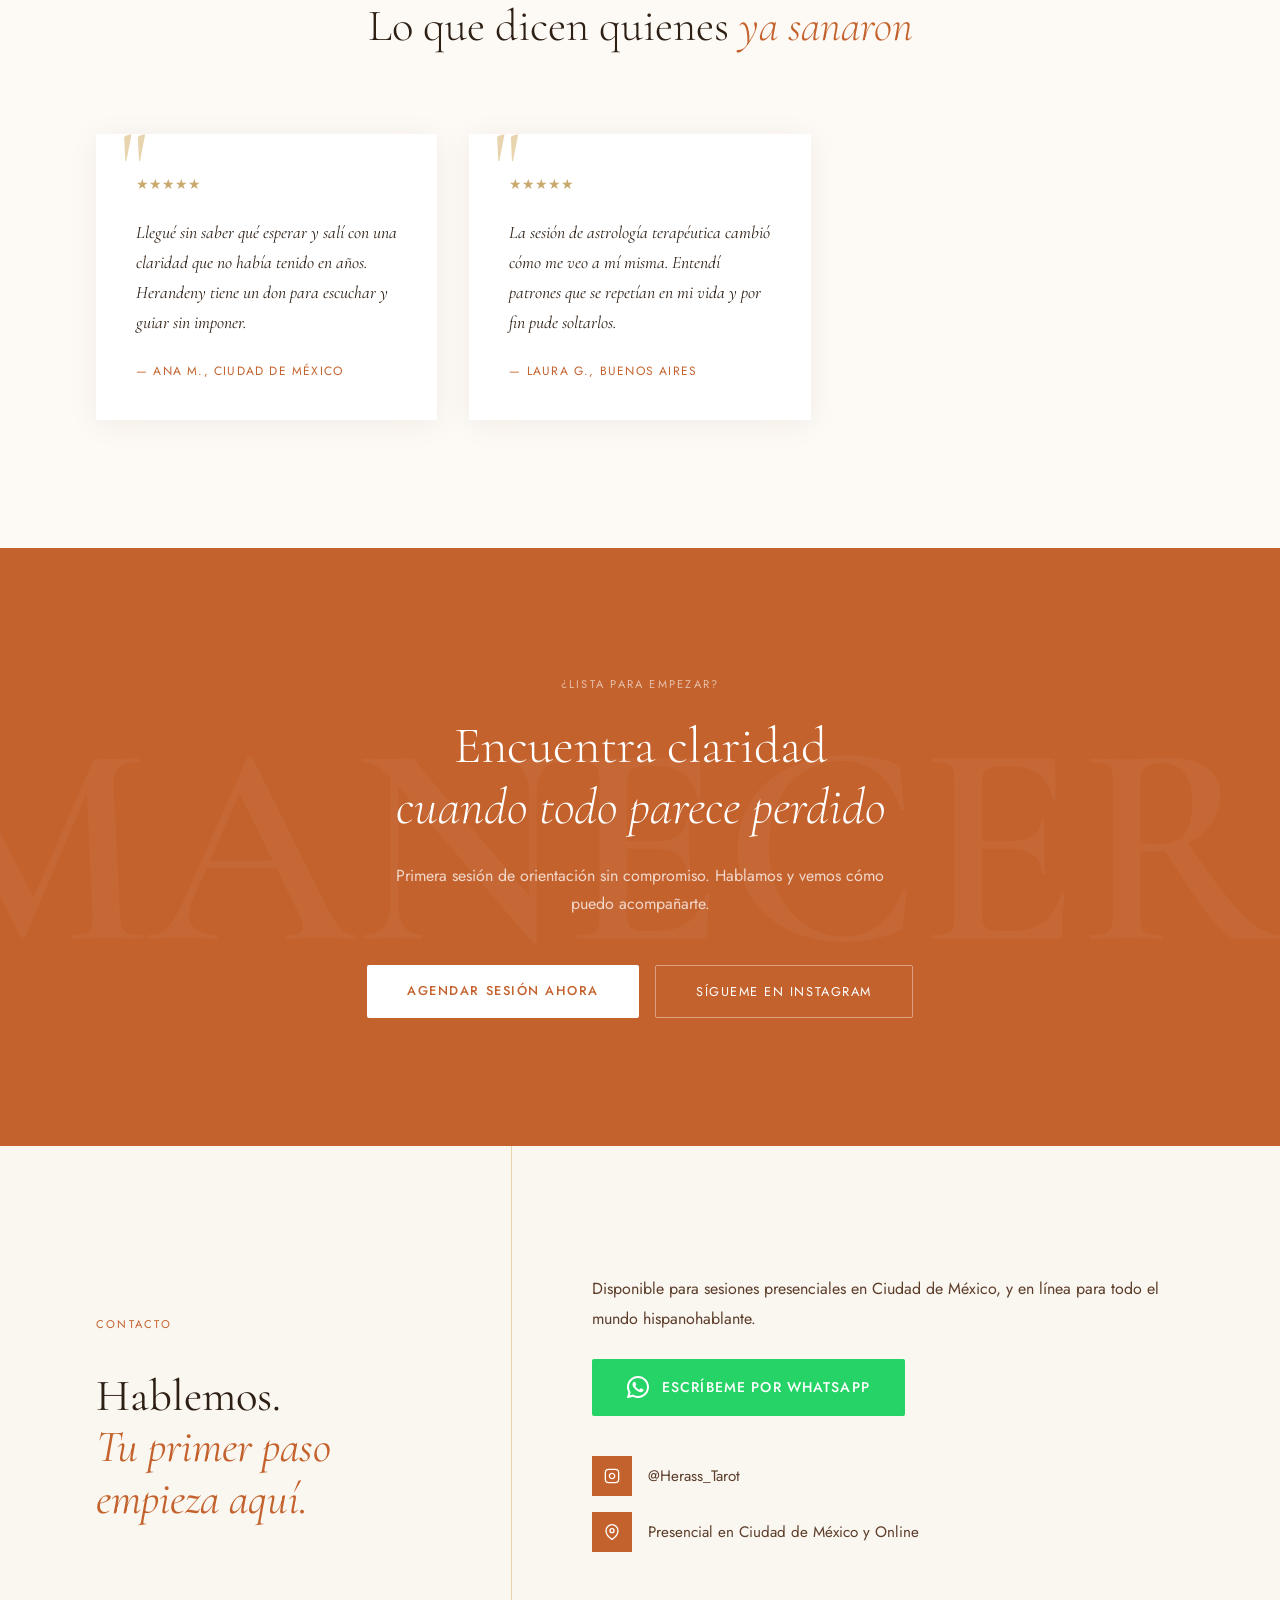
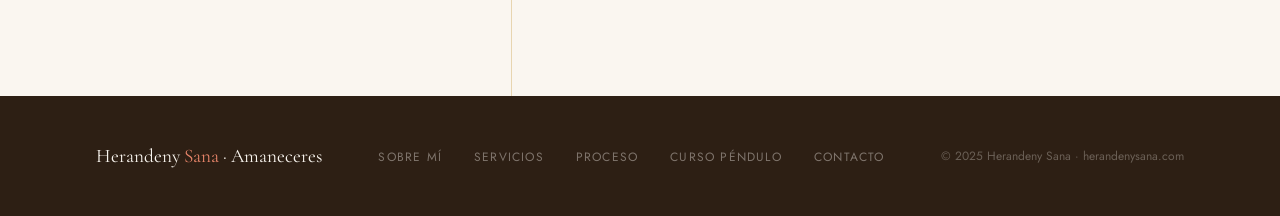
==== commit b02306fc: "Remove first two paragraphs from about section" ====
--- a/index.html
+++ b/index.html
@@ -80,12 +80,6 @@
       Soy Herandeny,<br>
       <em>tu guía hacia el bienestar del alma</em>
     </h2>
-    <p class="about-text">
-      Con más de 12 años de práctica en terapias alternativas, mi objetivo es orientarte, guiarte y acompañarte en la toma de decisiones que sean las más beneficiosas para tu vida — en el plano físico, mental, emocional y espiritual.
-    </p>
-    <p class="about-text">
-      Mi formación académica en Derecho (UNAM), Género y Justicia (IBERO), combinada con mi diplomado en Tarot Arquetípico, Reiki y lectura de Oráculo de Arcángeles, me permite ofrecerte una perspectiva única: seria, empática y profundamente personalizada.
-    </p>
     <p class="about-text">
       Con más de 8 años de experiencia en lecturas terapéuticas con tarot y astrología, te acompaño a embarcarte en un viaje de autodescubrimiento y crecimiento personal con la certeza y seguridad de encontrar las respuestas que tu alma busca en los planos físico, mental, emocional y espiritual.
     </p>
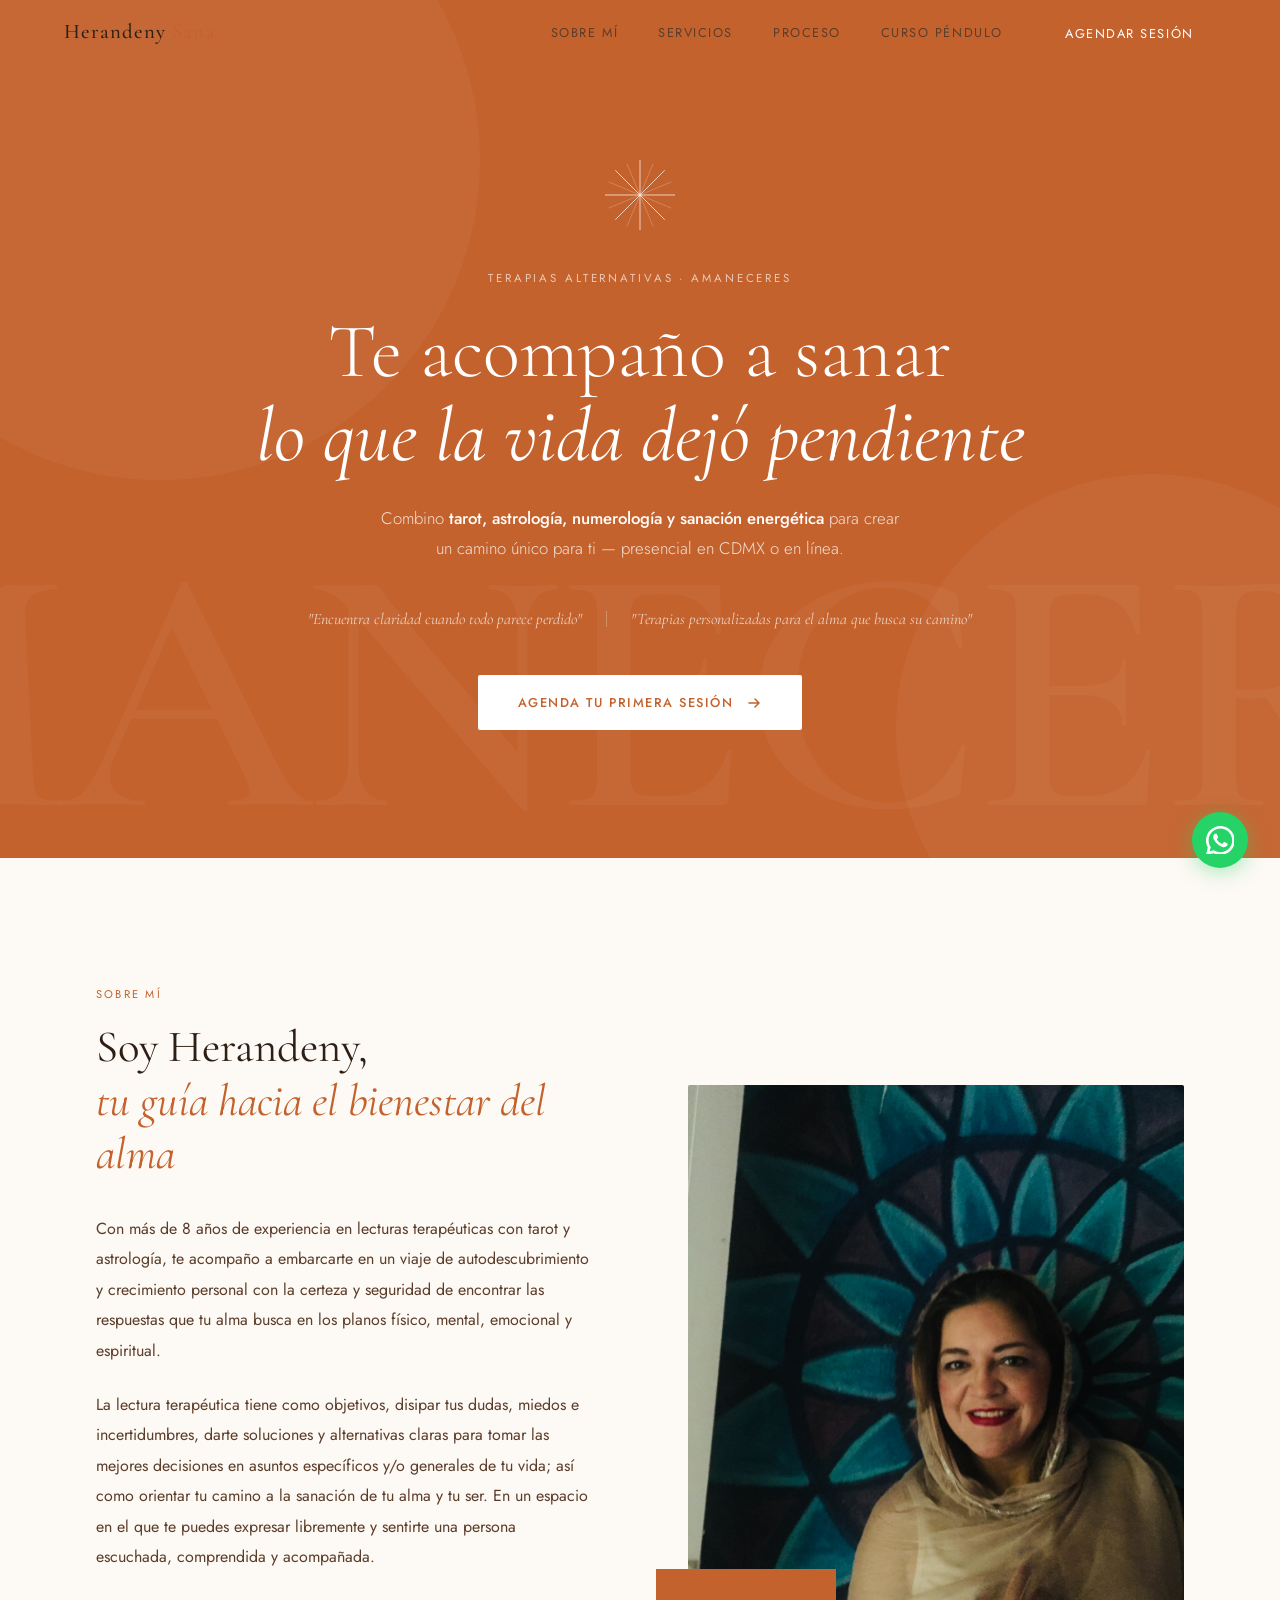
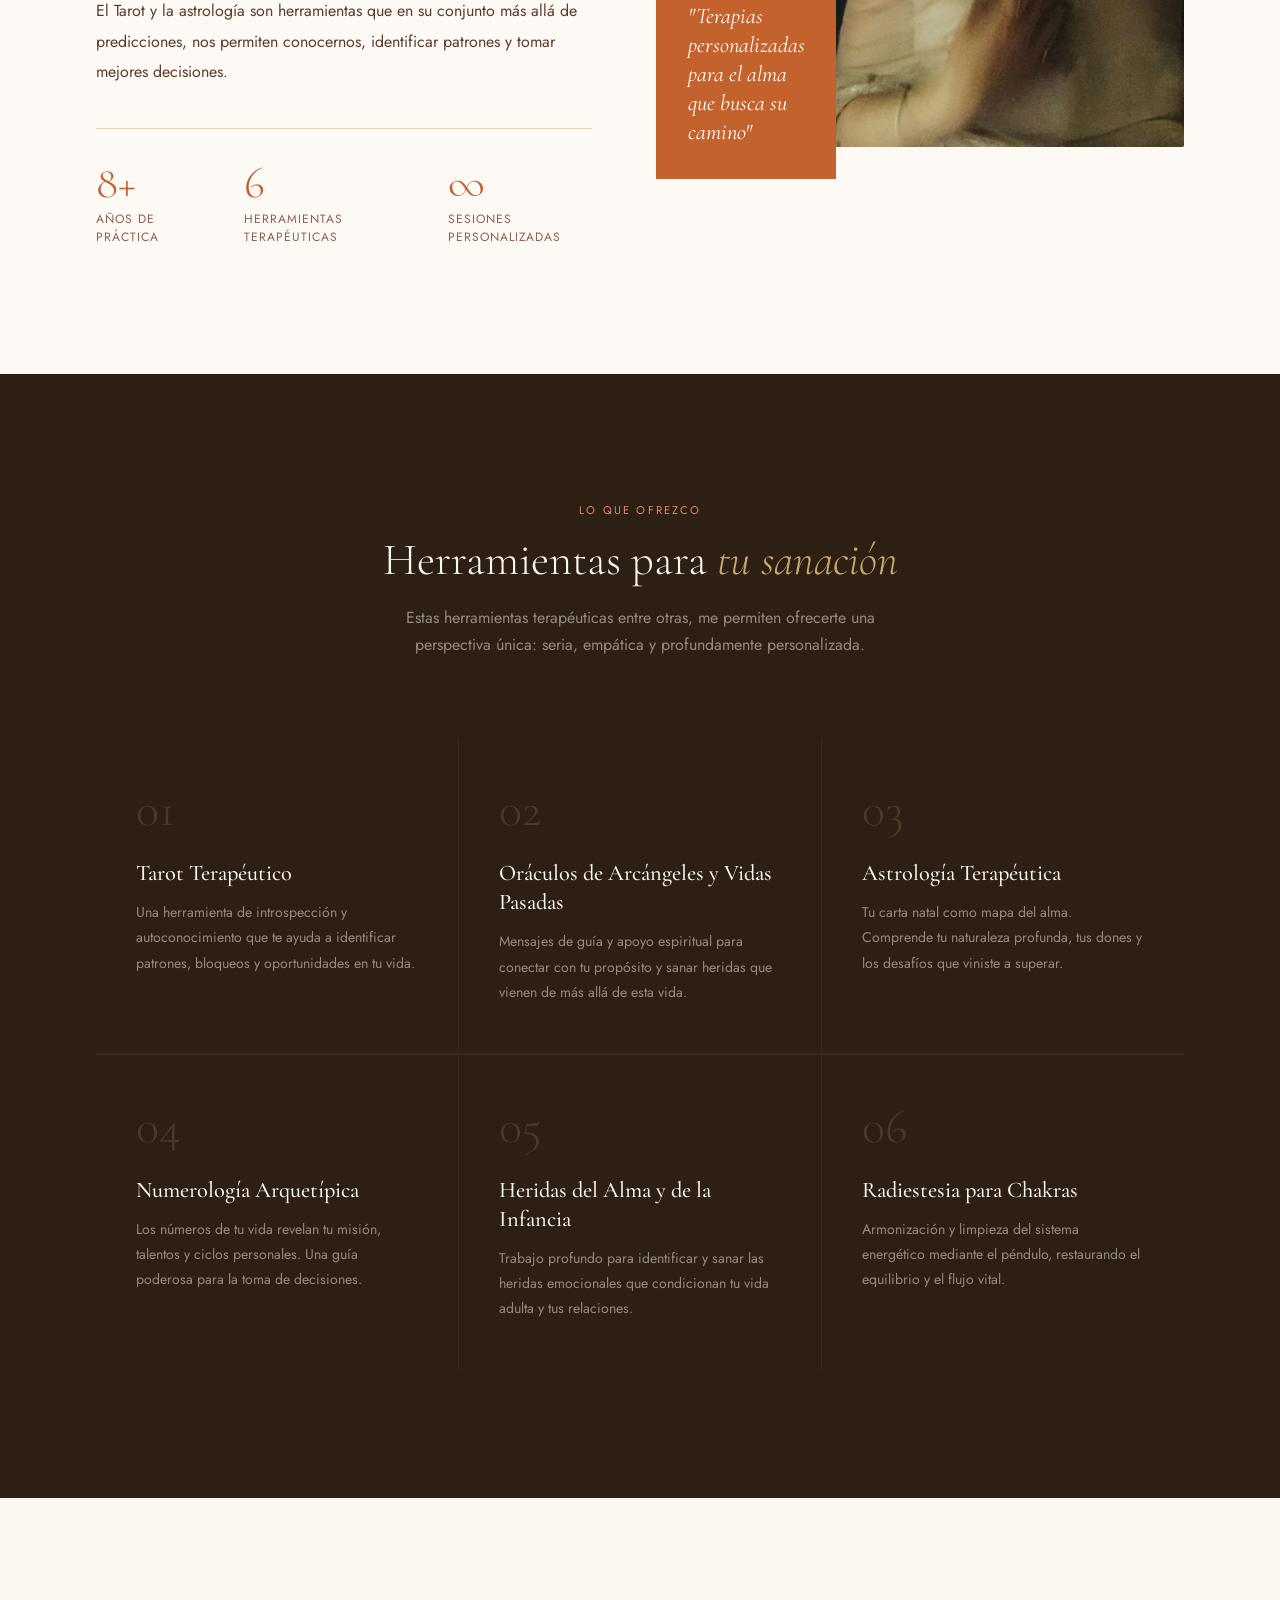
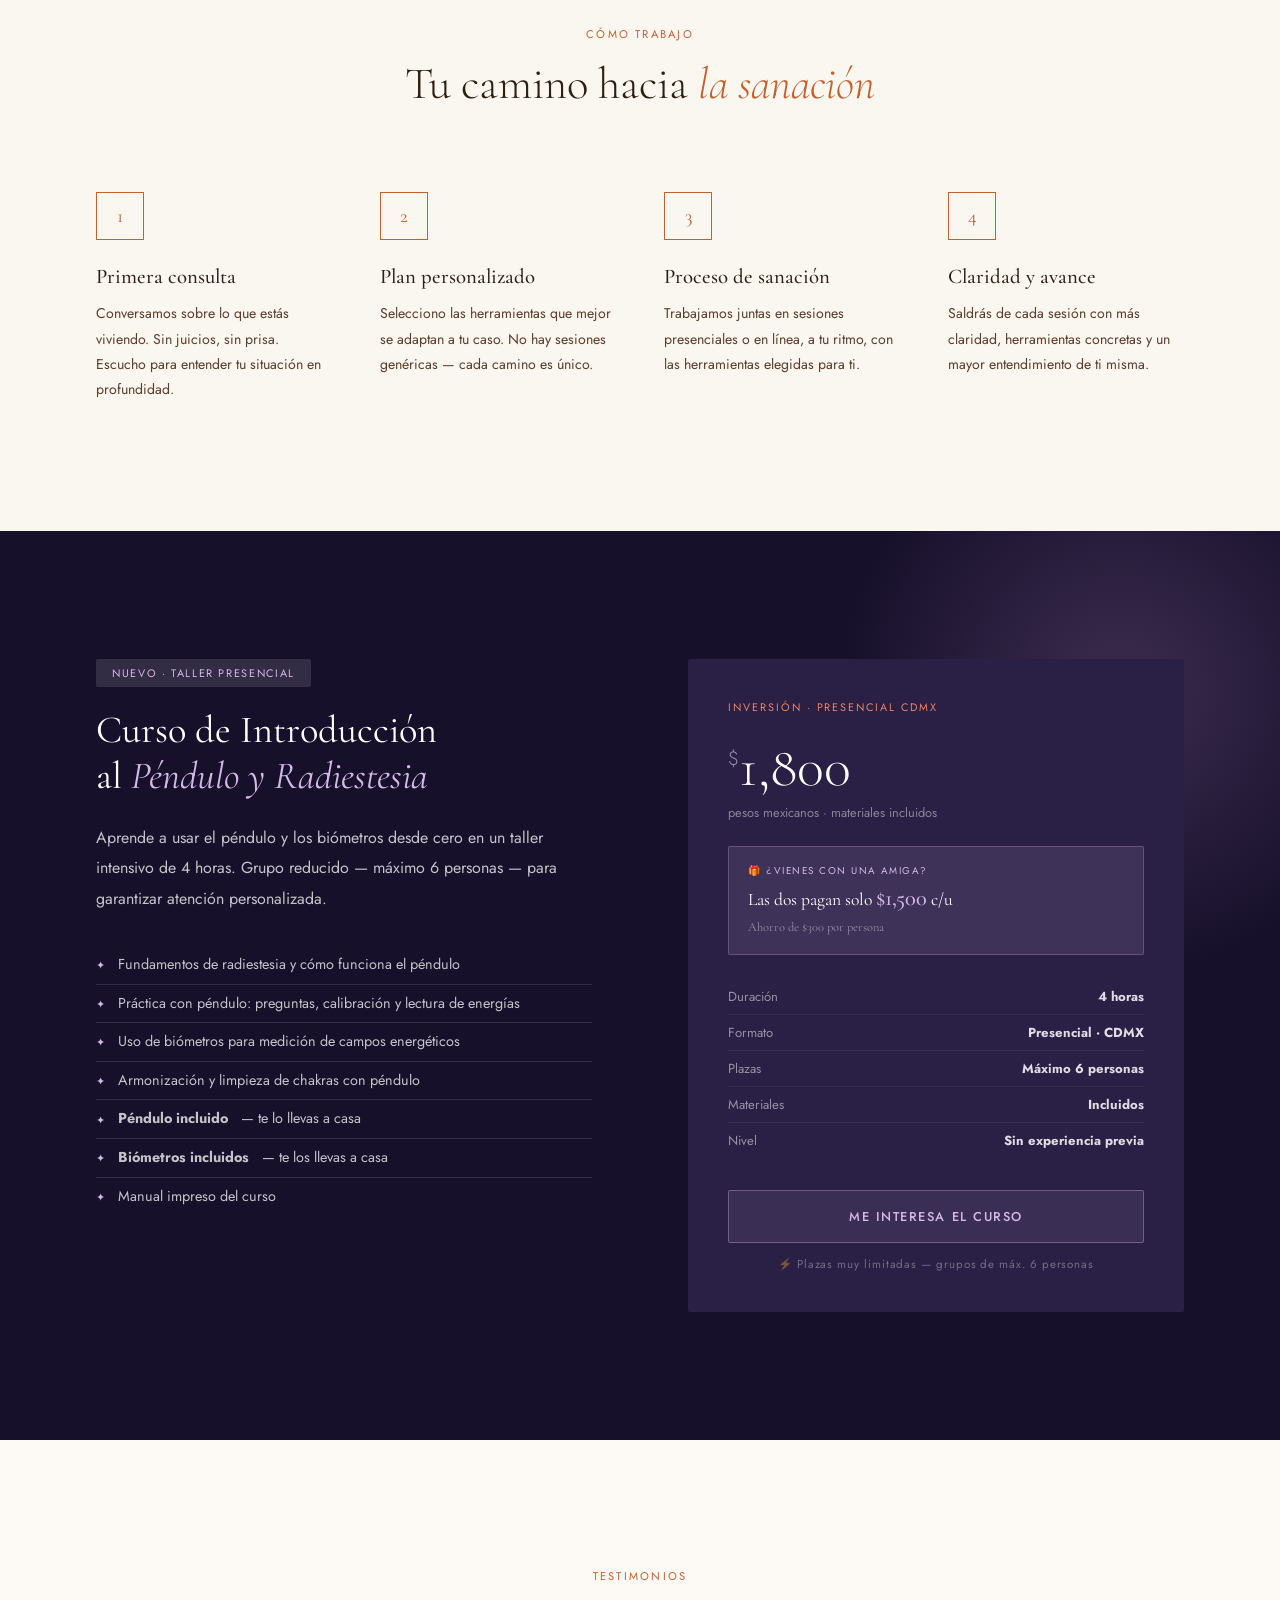
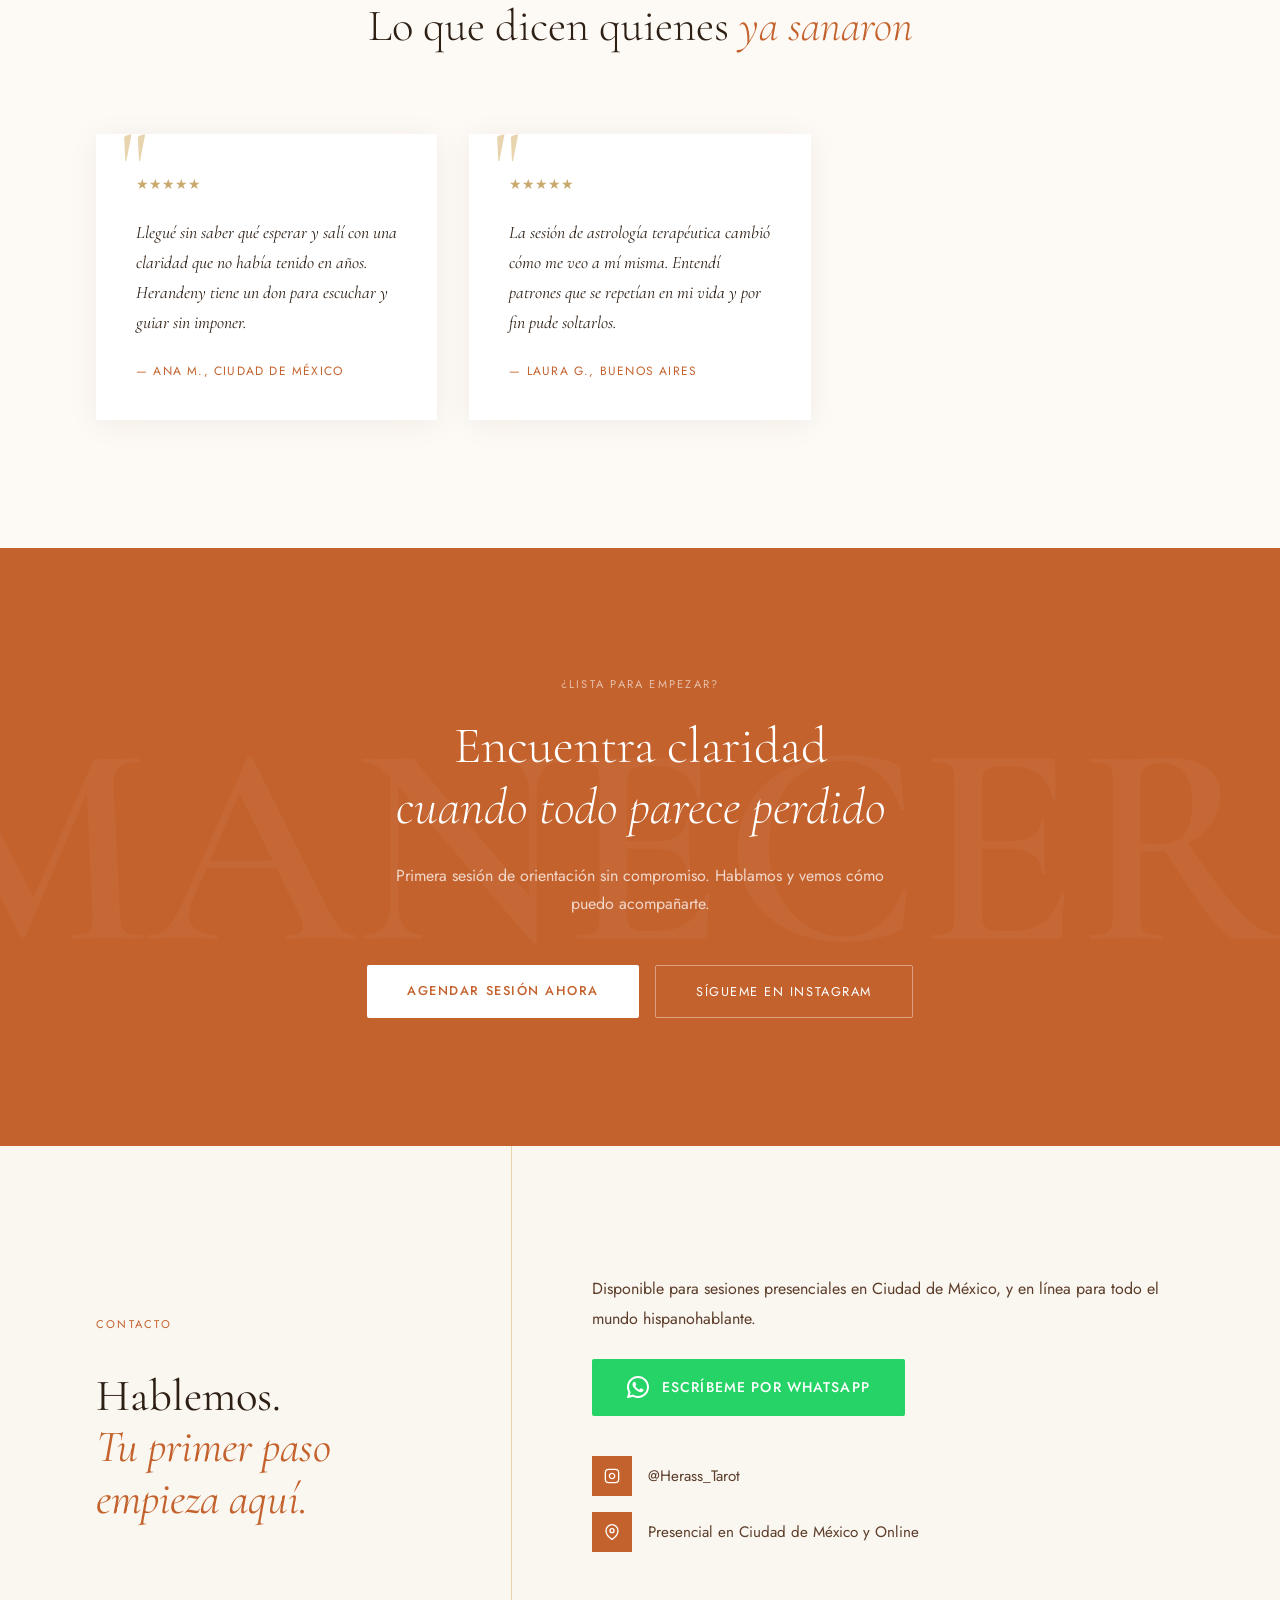
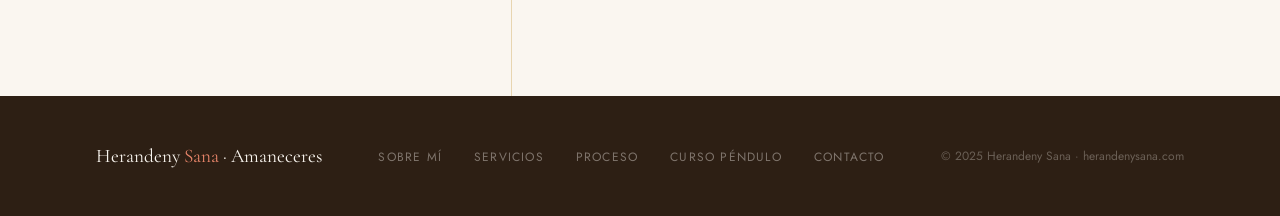
==== commit 27a7236c: "Update years of practice stat from 12+ to 8+" ====
--- a/index.html
+++ b/index.html
@@ -91,7 +91,7 @@
     </p>
     <div class="about-stats">
       <div>
-        <div class="stat-number">12+</div>
+        <div class="stat-number">8+</div>
         <div class="stat-label">Años de práctica</div>
       </div>
       <div>
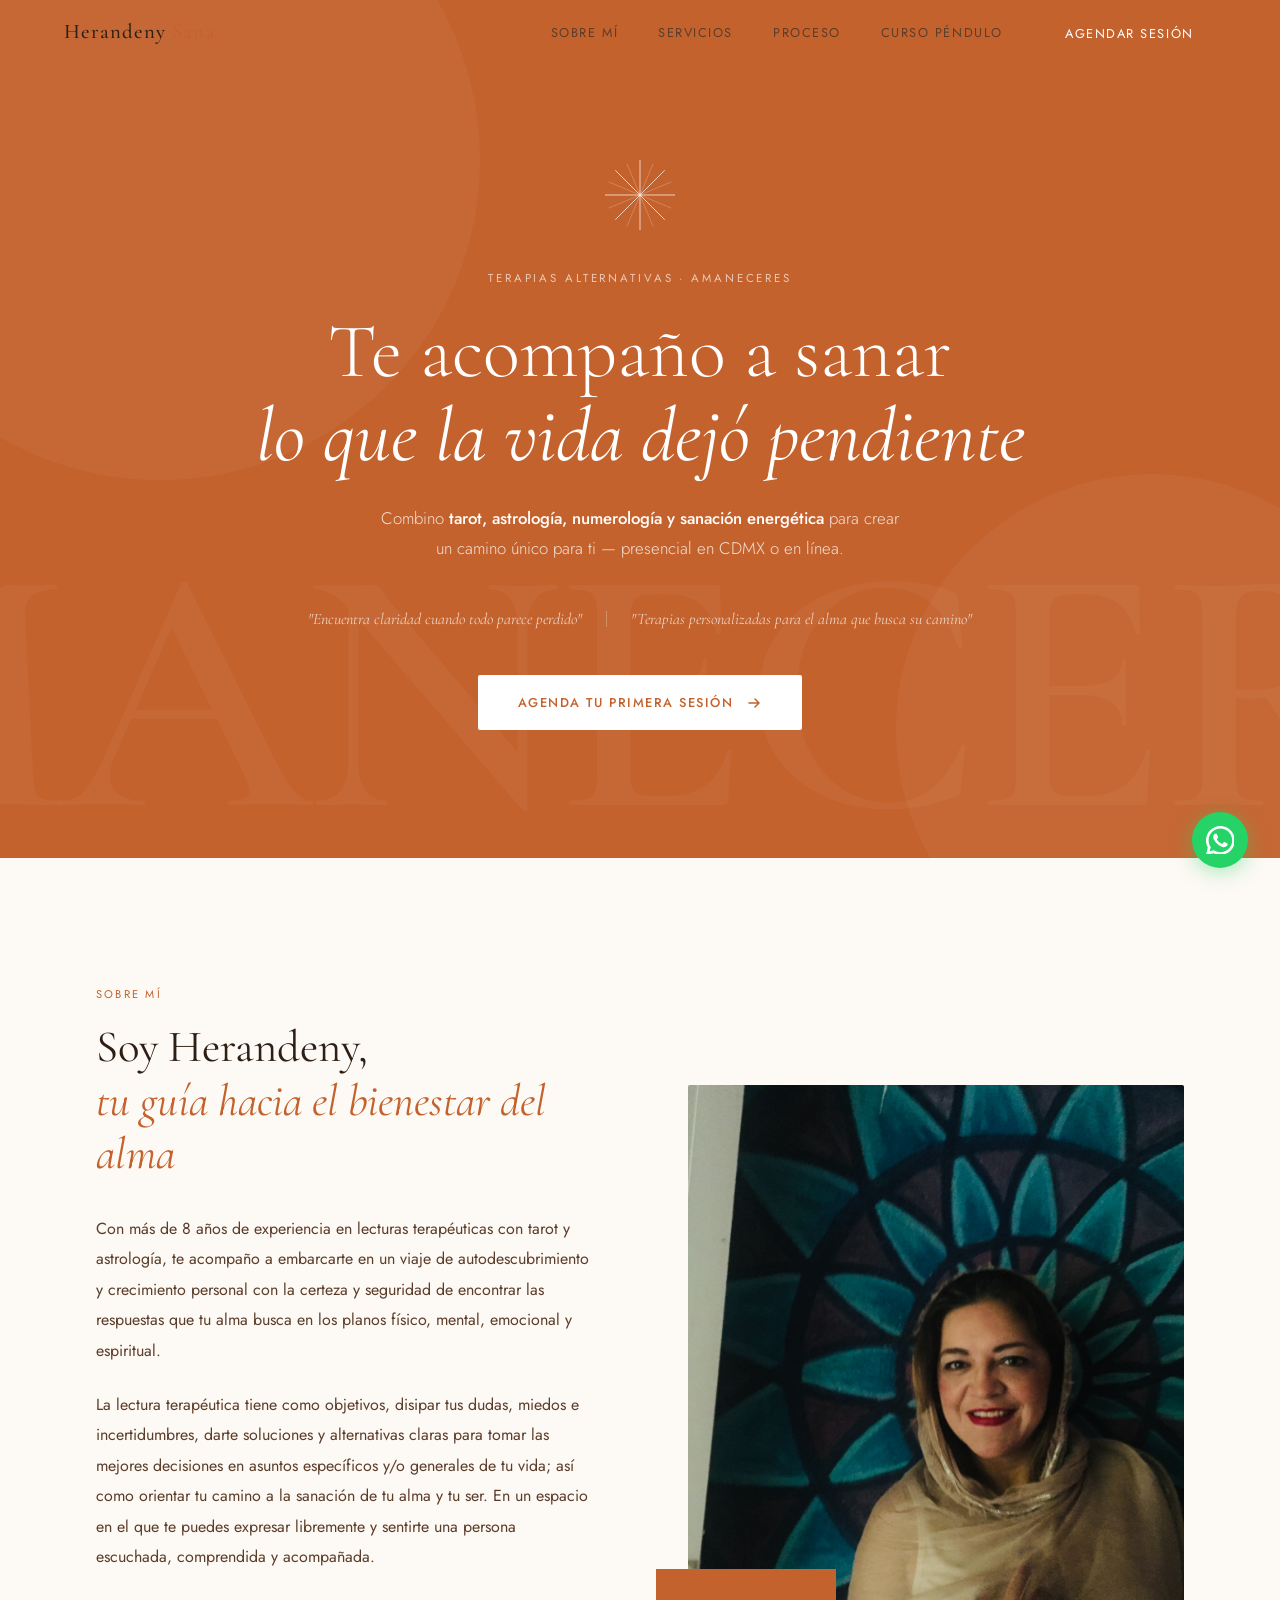
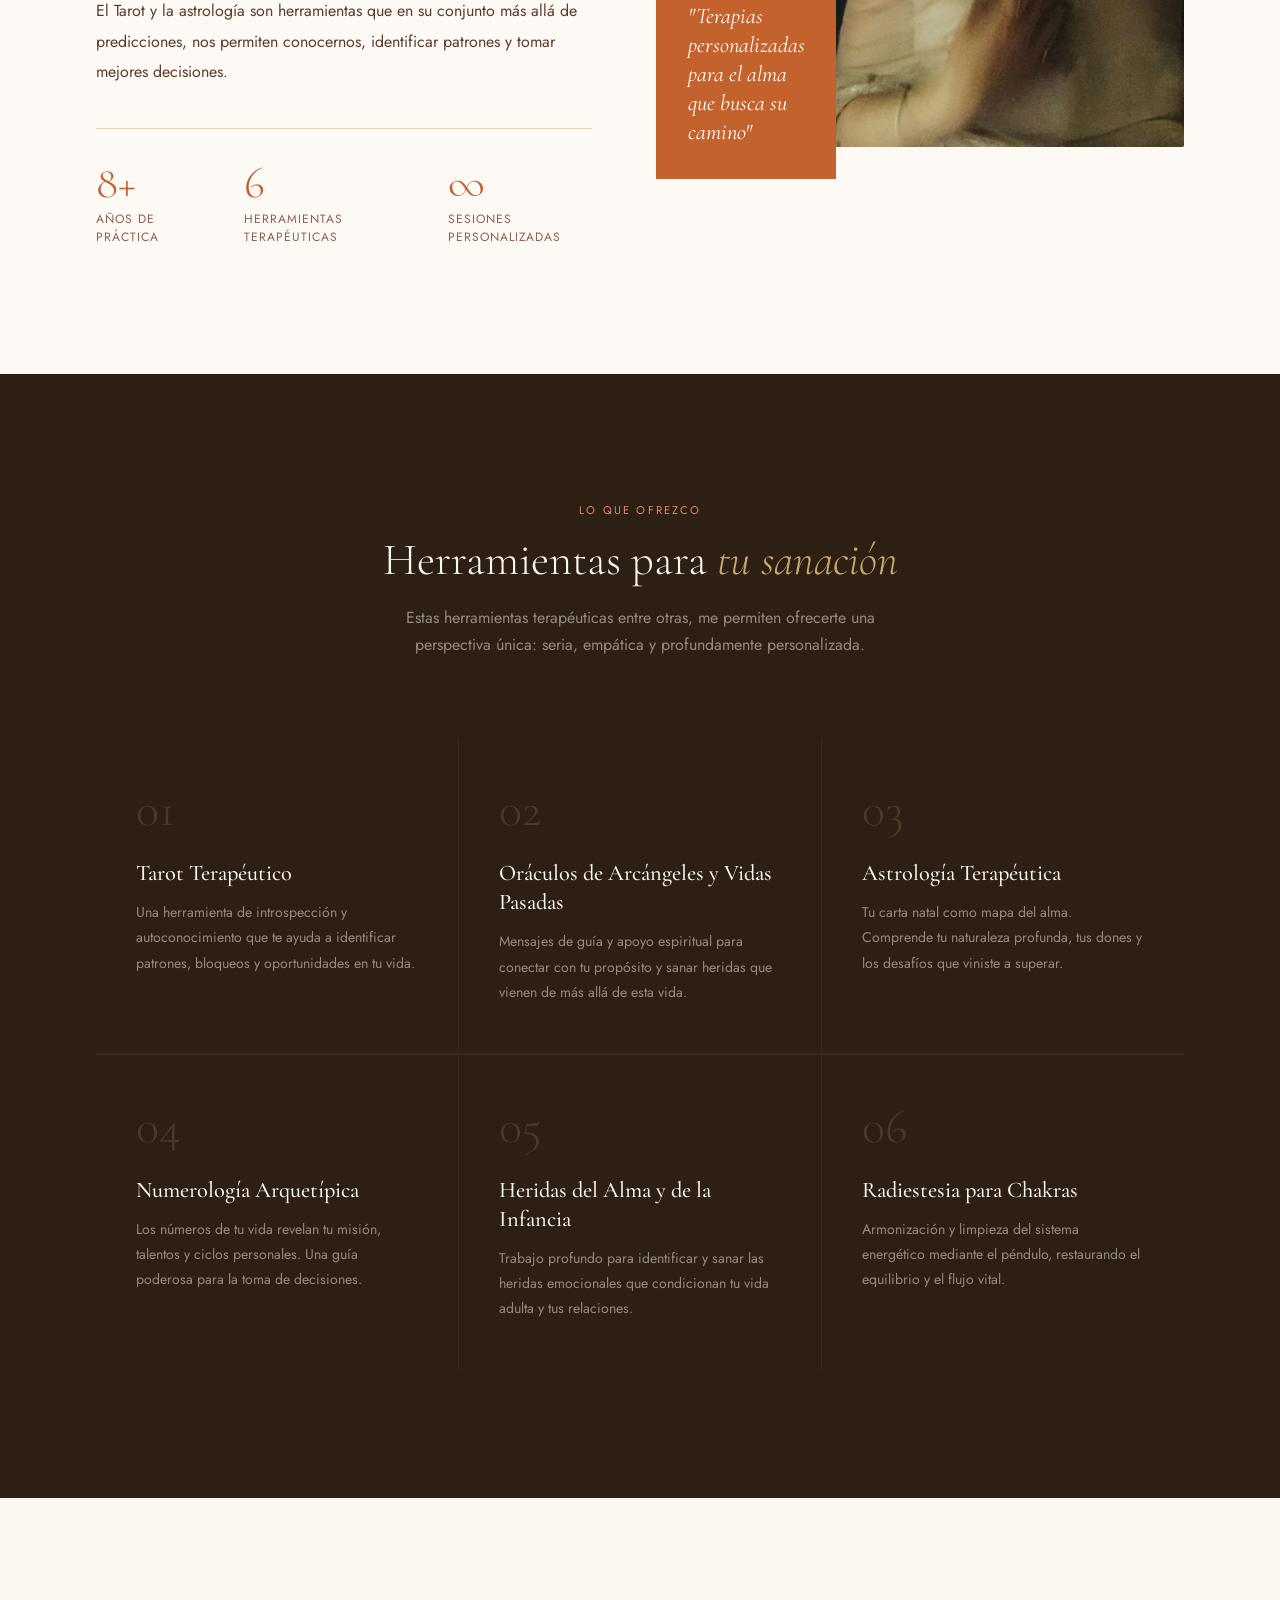
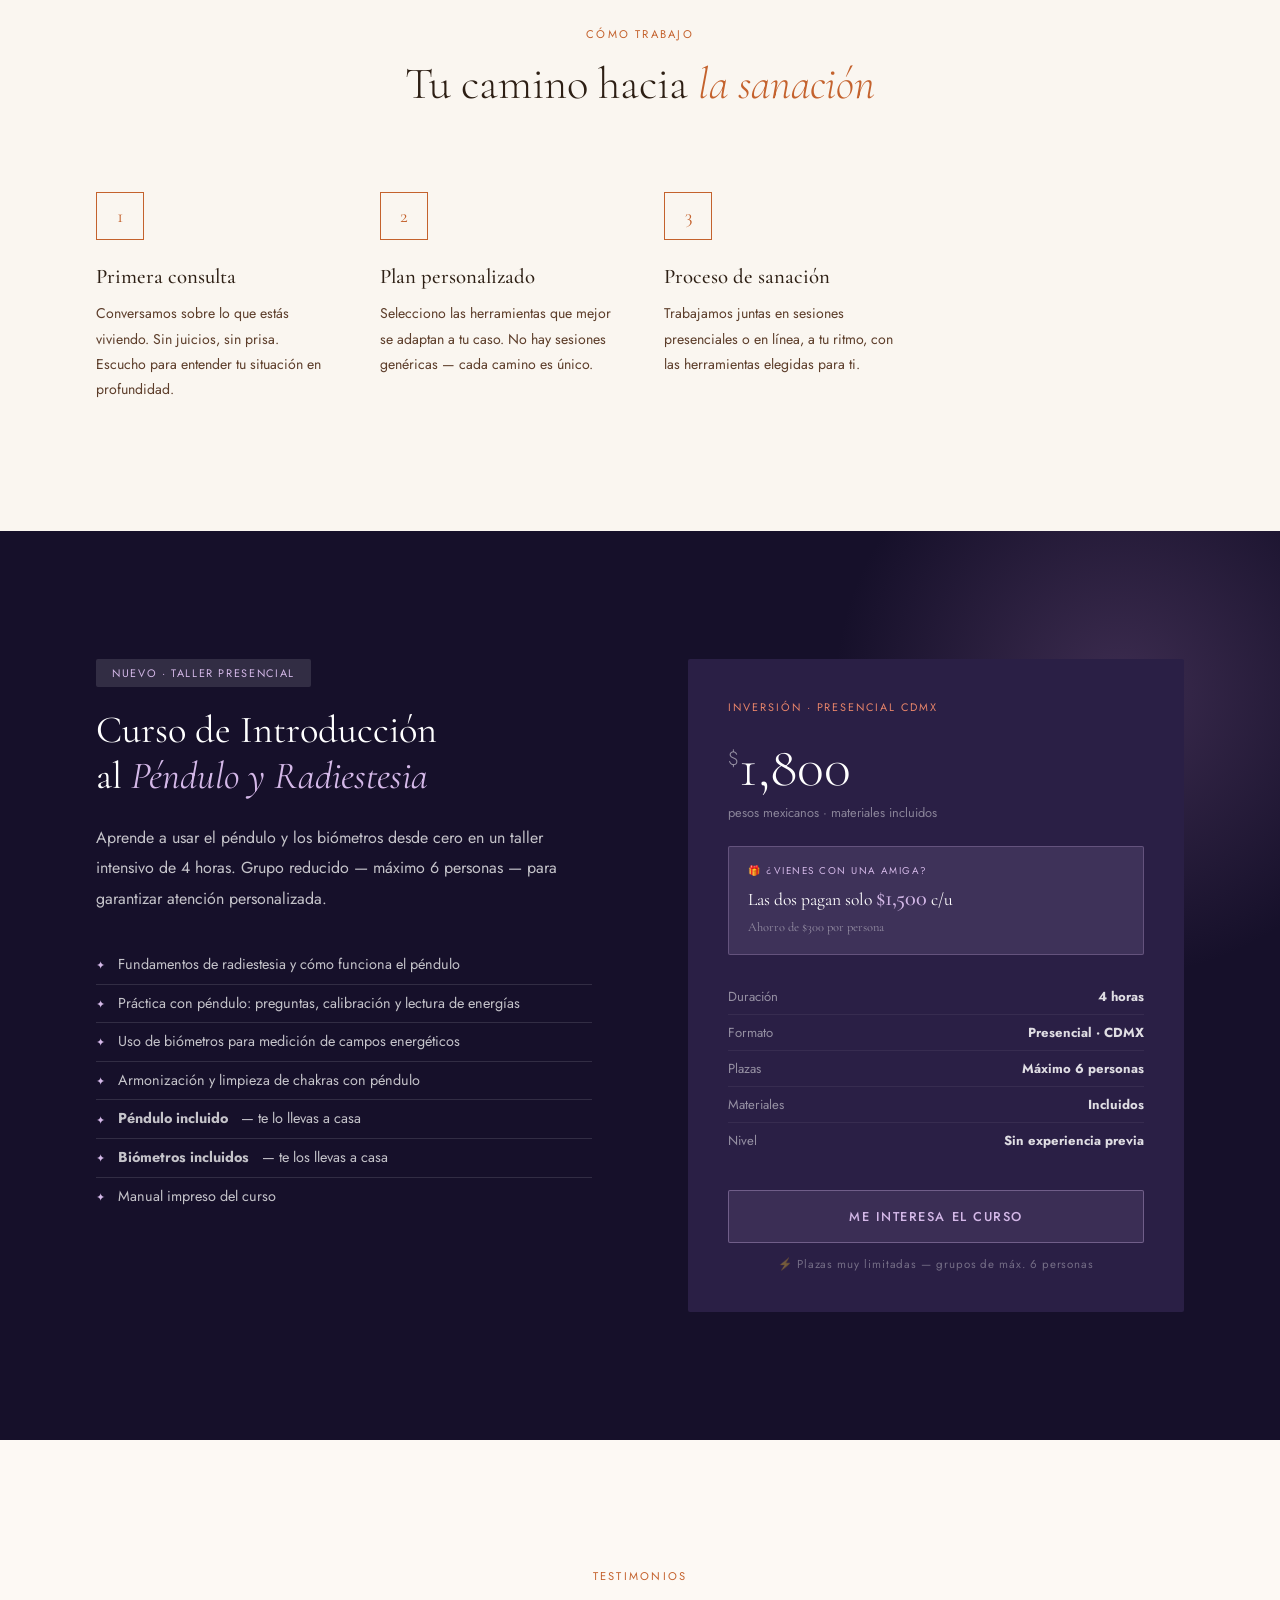
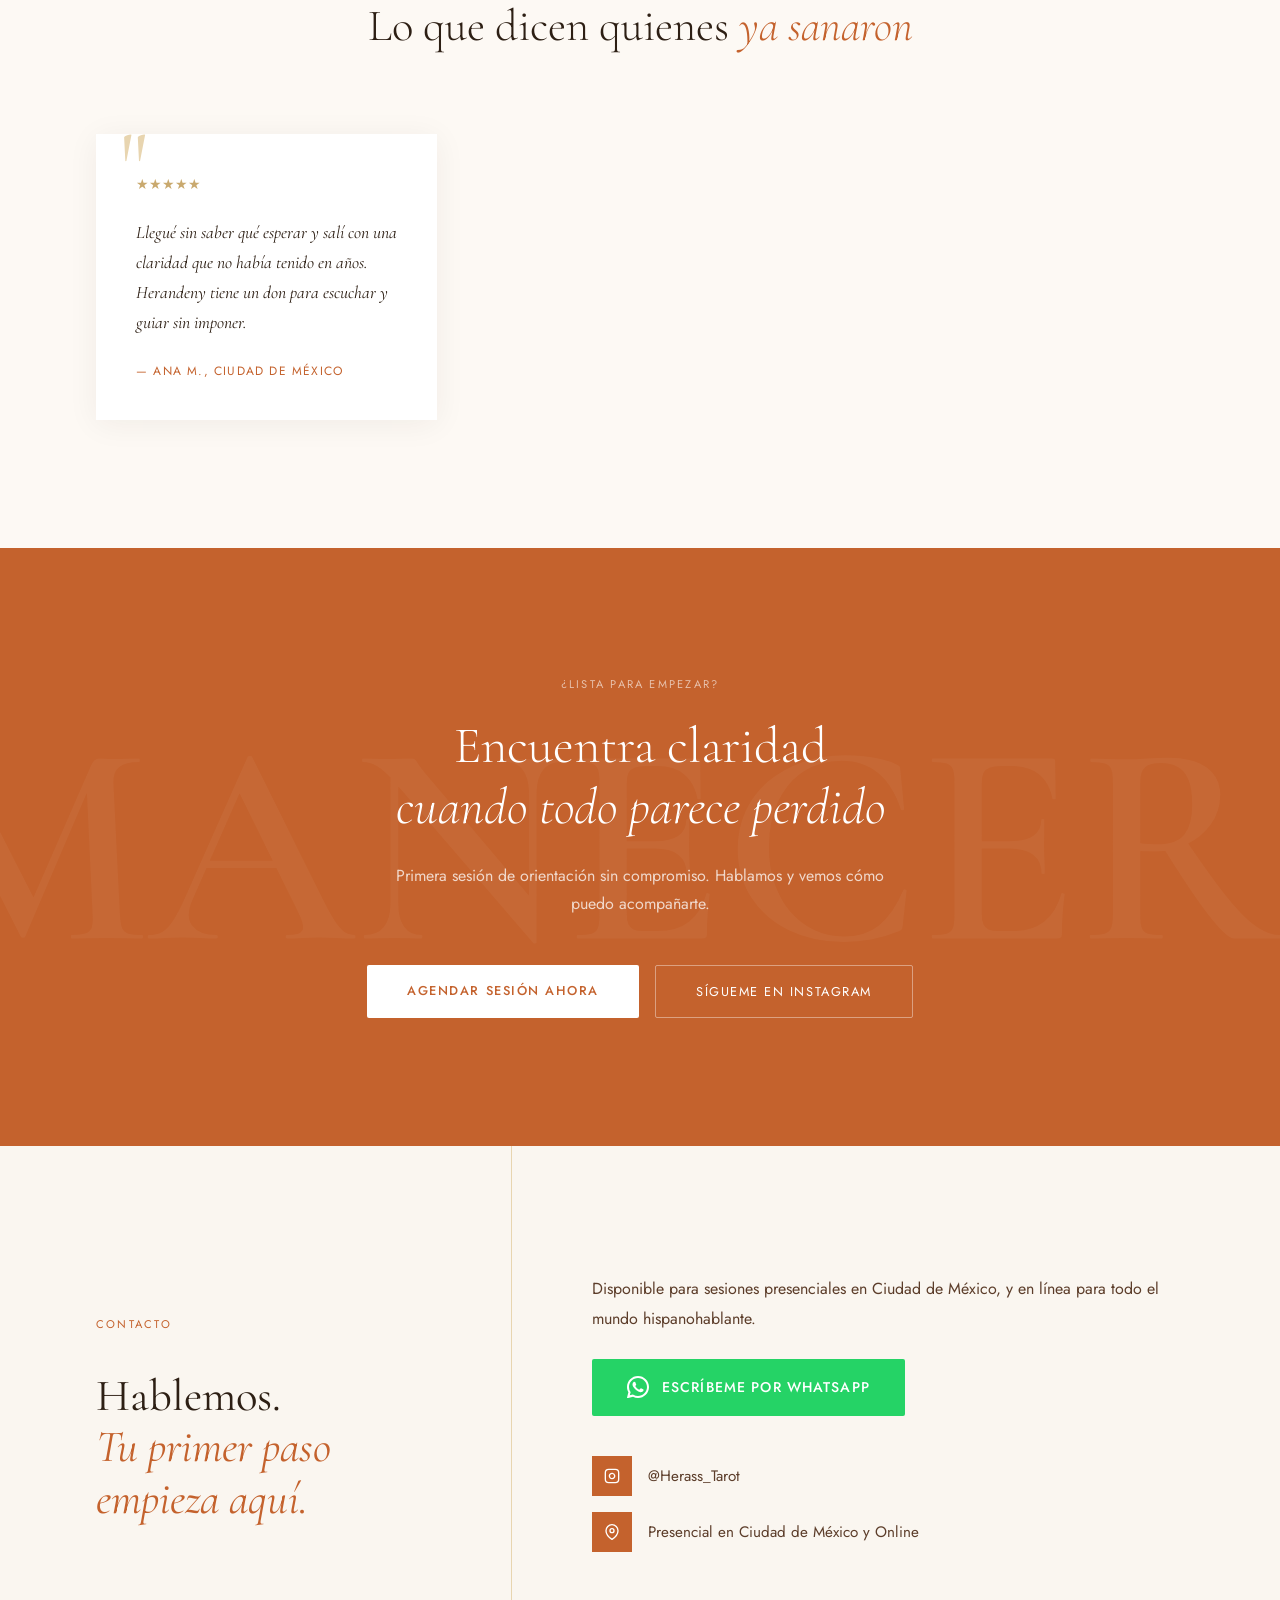
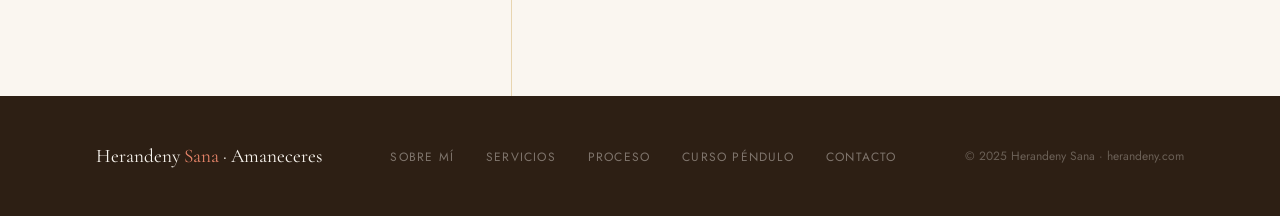
==== commit 6e776285: "Replace herandenysana.com with herandeny.com sitewide" ====
--- a/index.html
+++ b/index.html
@@ -8,7 +8,7 @@
   <meta property="og:title" content="Herandeny Sana — Terapias Alternativas Amaneceres">
   <meta property="og:description" content="Te acompaño a sanar lo que la vida dejó pendiente. Sesiones personalizadas en CDMX y online.">
   <meta property="og:type" content="website">
-  <meta property="og:url" content="https://herandenysana.com">
+  <meta property="og:url" content="https://herandeny.com">
   <!-- TODO: añadir og:image con foto de Herandeny -->
   <title>Herandeny Sana — Terapias Alternativas Amaneceres</title>
   <link rel="preconnect" href="https://fonts.googleapis.com">
@@ -339,7 +339,7 @@
     <li><a href="#curso">Curso Péndulo</a></li>
     <li><a href="#contacto">Contacto</a></li>
   </ul>
-  <p class="footer-copy">© 2025 Herandeny Sana · herandenysana.com</p>
+  <p class="footer-copy">© 2025 Herandeny Sana · herandeny.com</p>
 </footer>
 
 <script src="js/main.js"></script>
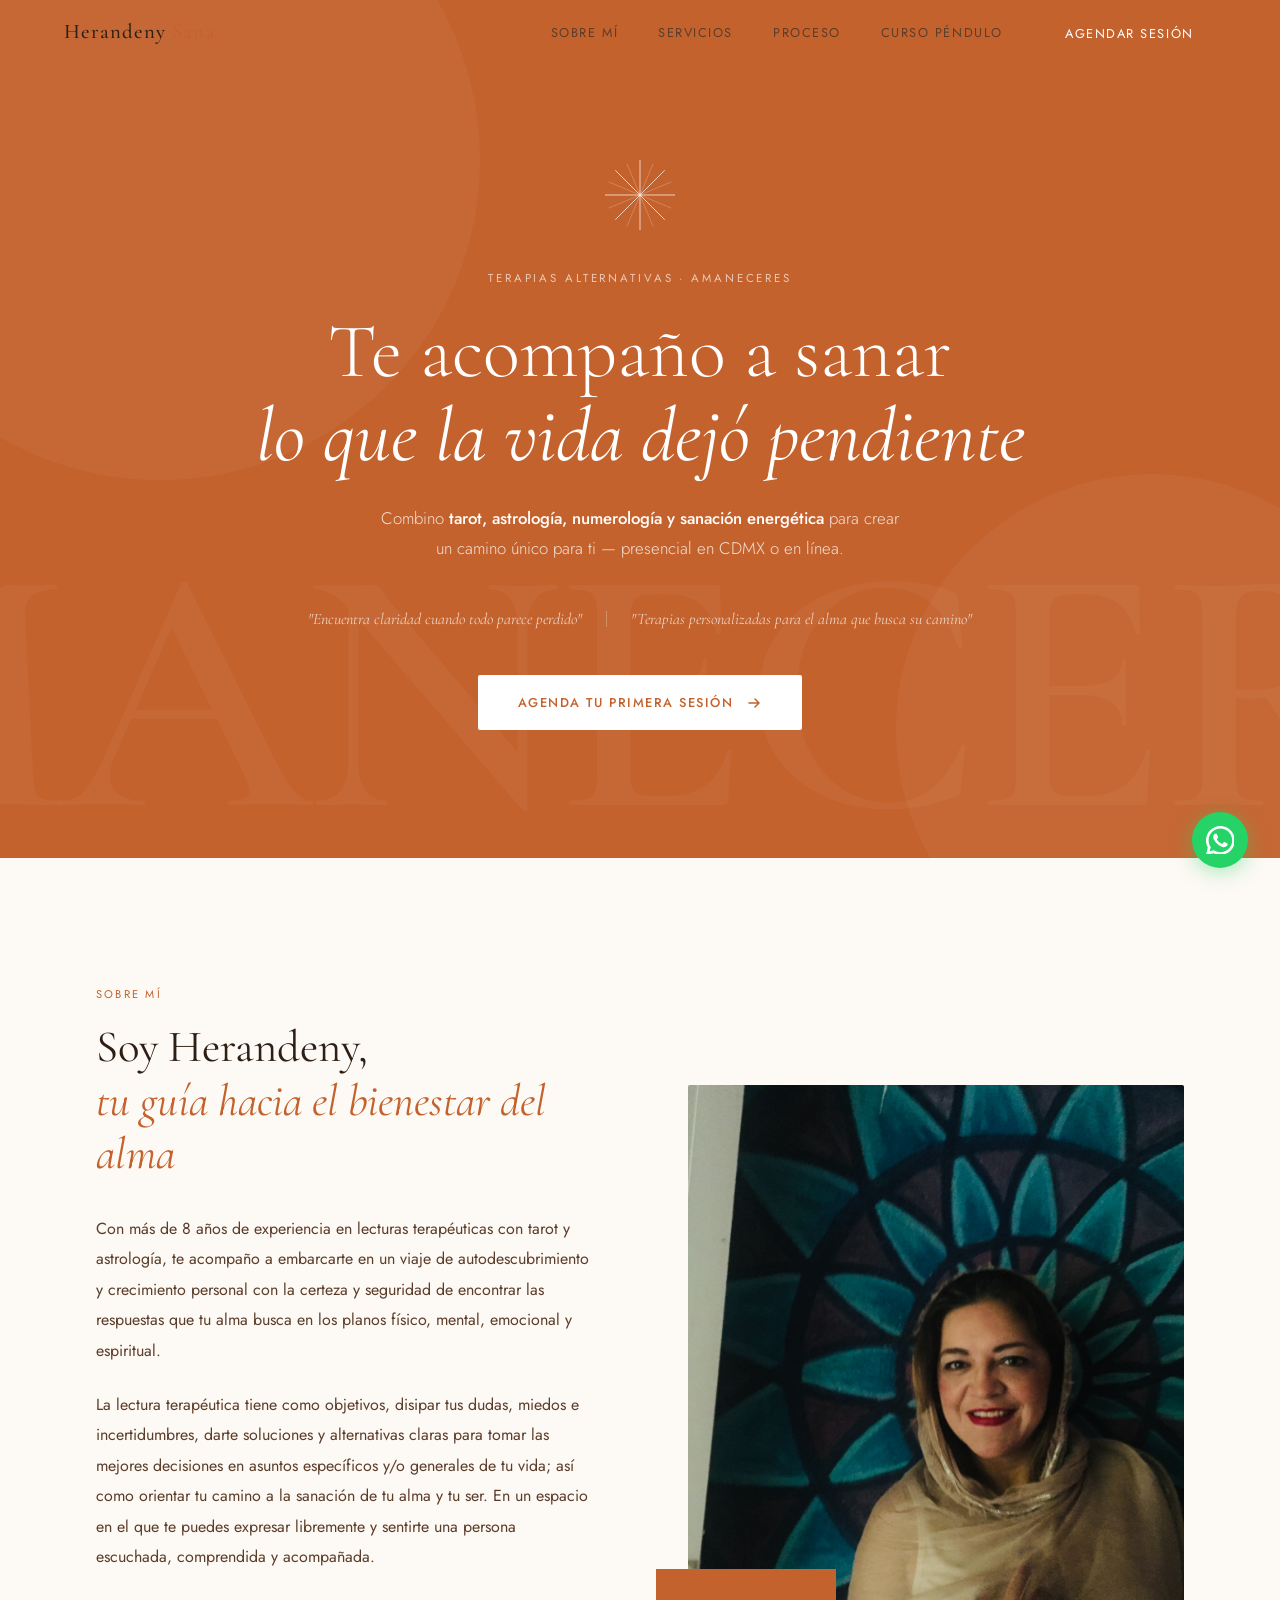
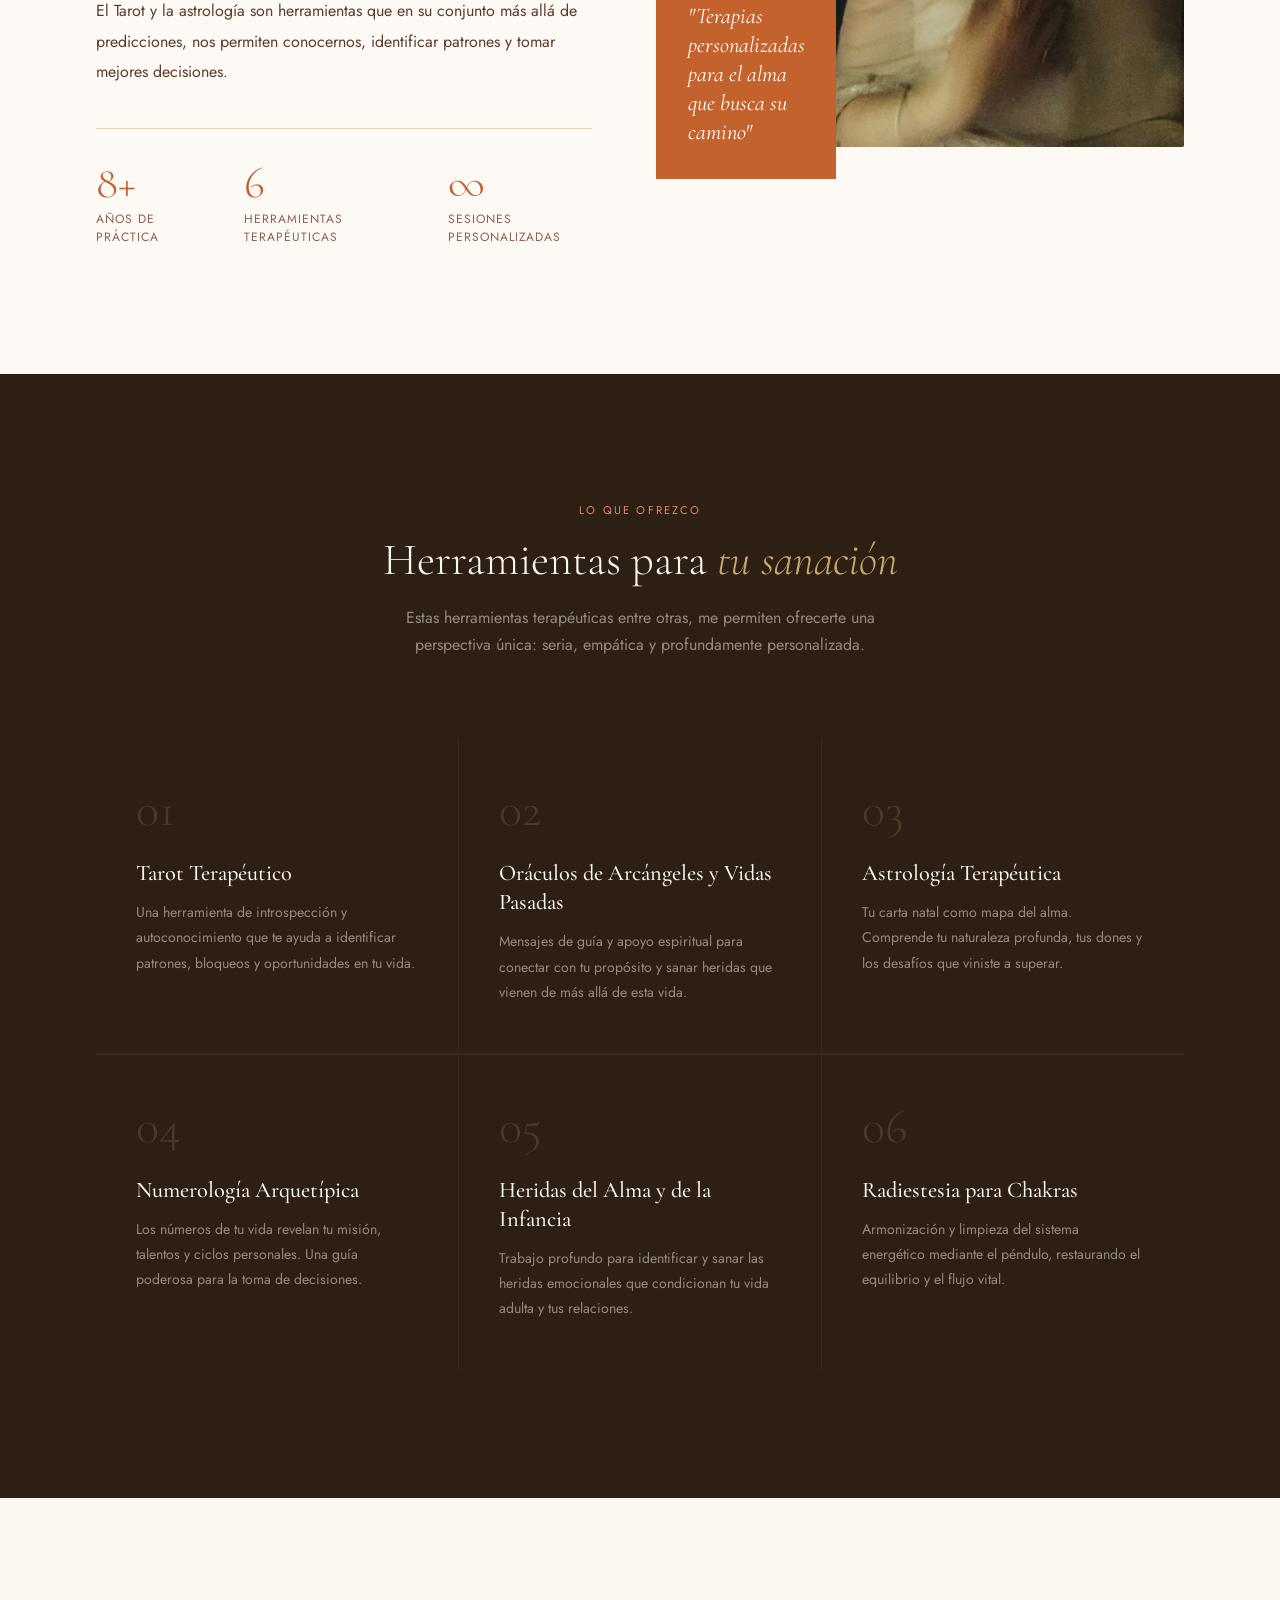
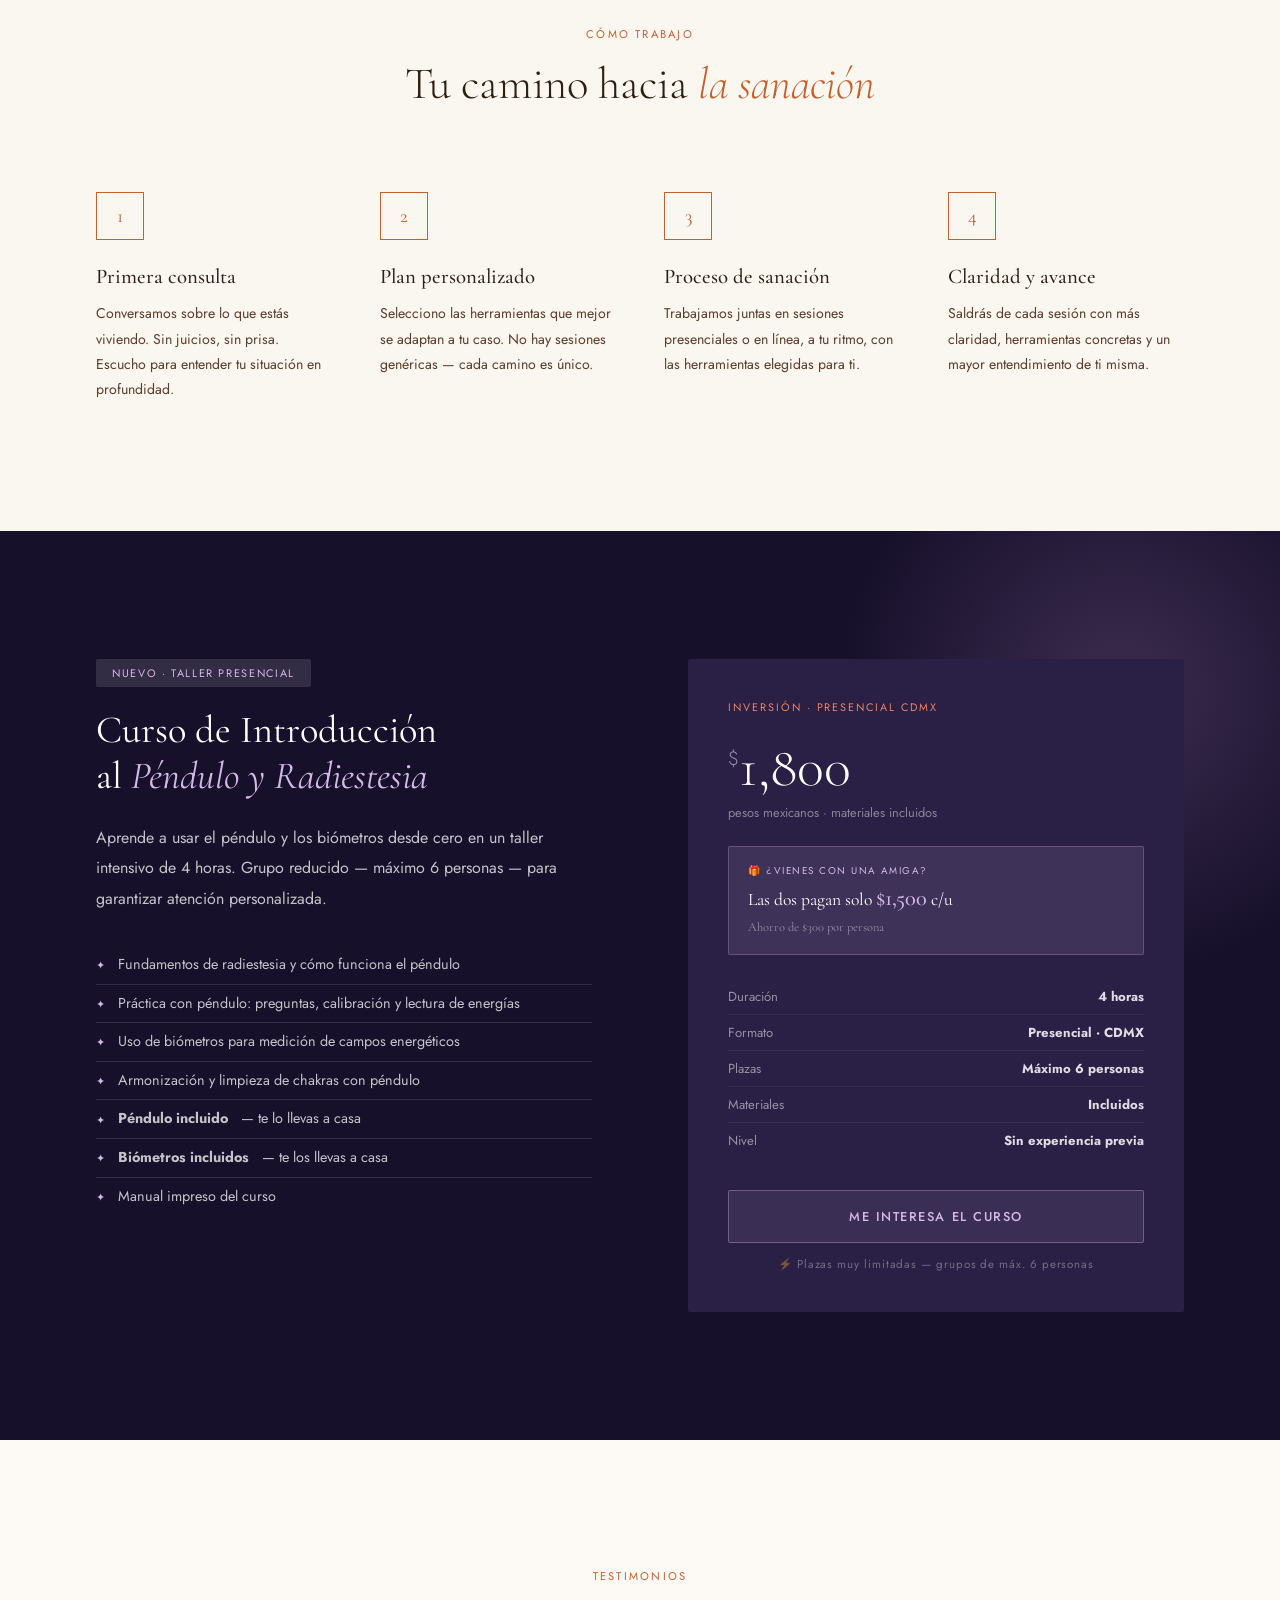
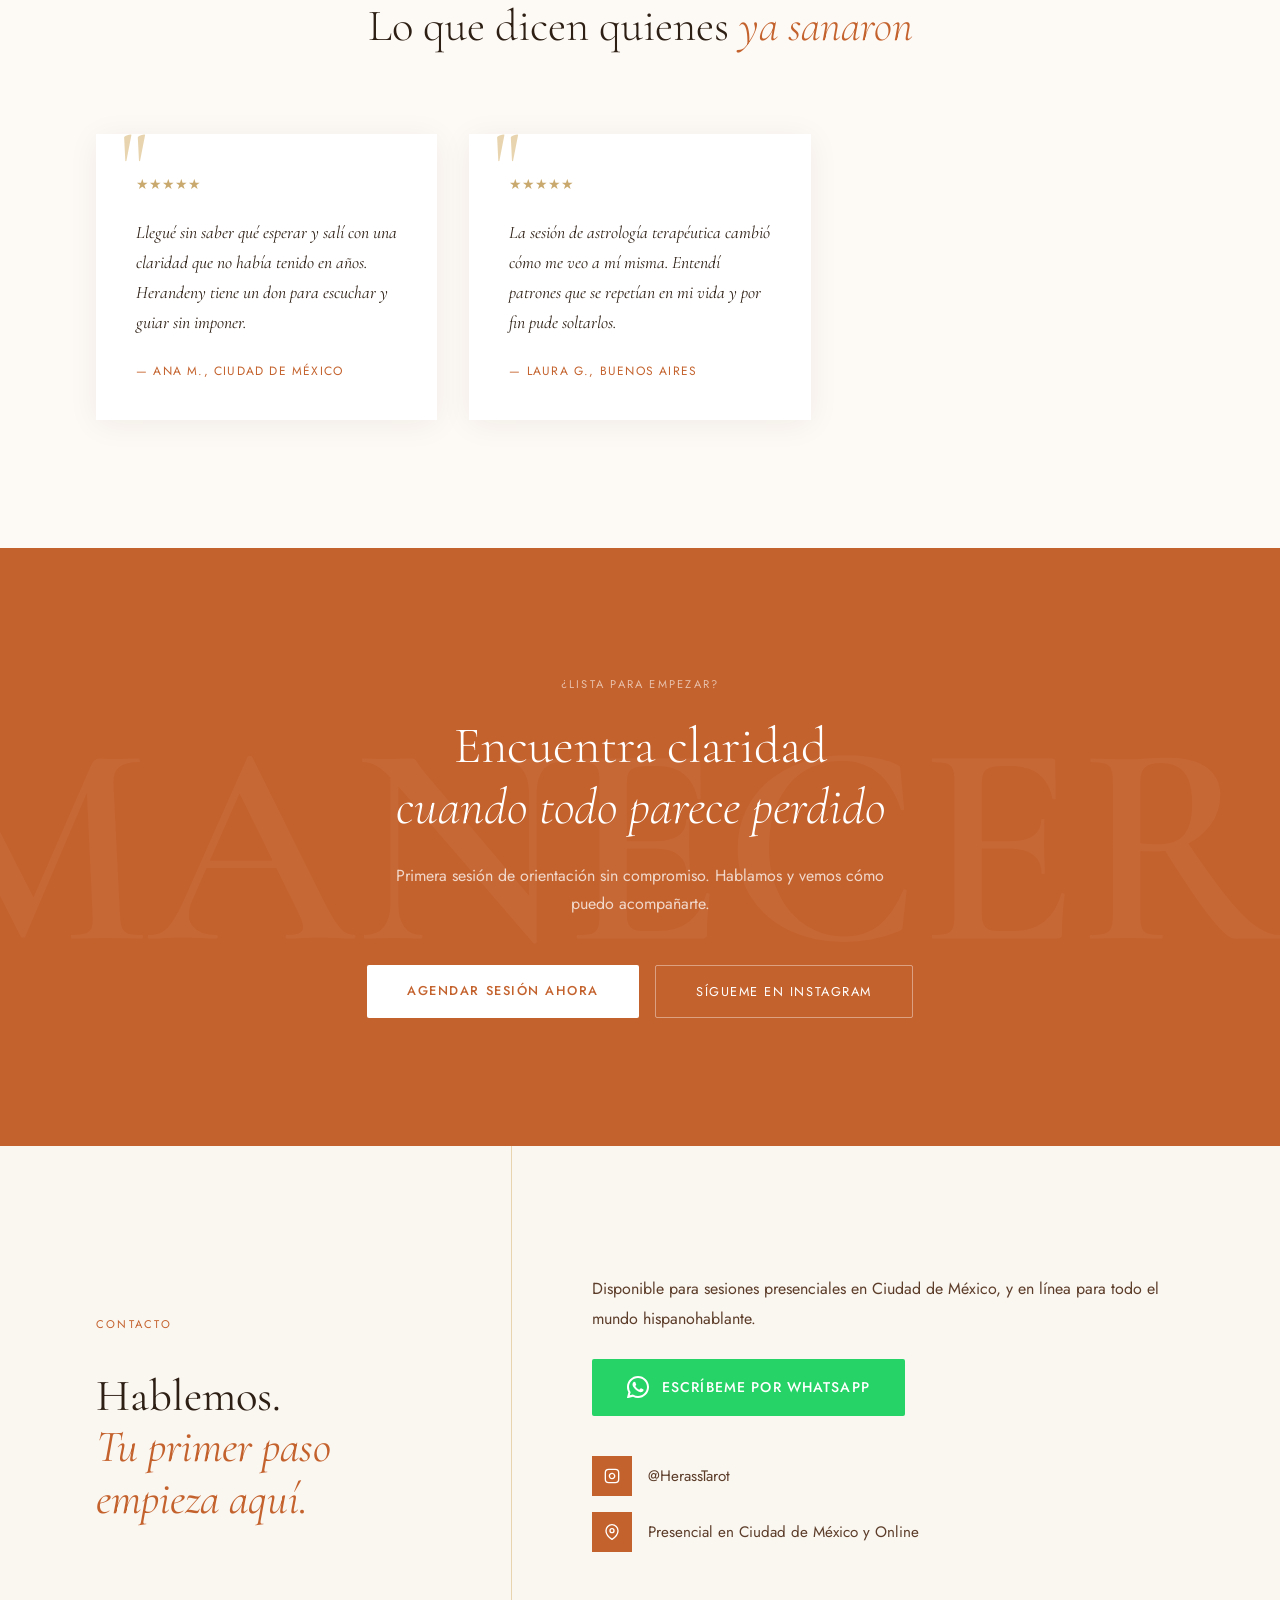
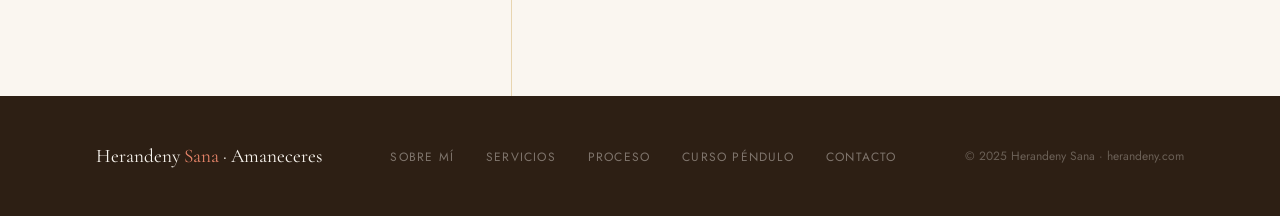
==== commit d1a78f48: "Remove underscore from @HerassTarot handle sitewide" ====
--- a/index.html
+++ b/index.html
@@ -26,7 +26,7 @@
     <li><a href="#servicios">Servicios</a></li>
     <li><a href="#proceso">Proceso</a></li>
     <li><a href="#curso">Curso Péndulo</a></li>
-    <li><a href="#contacto" class="nav-cta">Agendar sesión</a></li>
+    <li><a href="https://wa.me/5215523292224" target="_blank" rel="noopener" class="nav-cta">Agendar sesión</a></li>
   </ul>
 </nav>
 
@@ -63,7 +63,7 @@
     <span class="hero-tagline-pill">"Terapias personalizadas para el alma que busca su camino"</span>
   </div>
 
-  <a href="#contacto" class="hero-btn">
+  <a href="https://wa.me/5215523292224" target="_blank" rel="noopener" class="hero-btn">
     Agenda tu primera sesión
     <svg width="16" height="16" viewBox="0 0 16 16" fill="none">
       <path d="M3 8h10M9 4l4 4-4 4" stroke="currentColor" stroke-width="1.5" stroke-linecap="round" stroke-linejoin="round"/>
@@ -276,8 +276,8 @@
   </h2>
   <p class="cta-sub">Primera sesión de orientación sin compromiso. Hablamos y vemos cómo puedo acompañarte.</p>
   <div class="cta-buttons">
-    <a href="#contacto" class="btn-white">Agendar sesión ahora</a>
-    <a href="https://instagram.com/Herass_Tarot" target="_blank" rel="noopener" class="btn-outline-white">Sígueme en Instagram</a>
+    <a href="https://wa.me/5215523292224" target="_blank" rel="noopener" class="btn-white">Agendar sesión ahora</a>
+    <a href="https://instagram.com/HerassTarot" target="_blank" rel="noopener" class="btn-outline-white">Sígueme en Instagram</a>
   </div>
 </section>
 
@@ -308,7 +308,7 @@
           <rect x="2" y="2" width="20" height="20" rx="5"/><path d="M16 11.37A4 4 0 1112.63 8 4 4 0 0116 11.37z"/><line x1="17.5" y1="6.5" x2="17.51" y2="6.5"/>
         </svg>
       </div>
-      @Herass_Tarot
+      @HerassTarot
     </div>
     <div class="contact-item">
       <div class="contact-item-icon">
